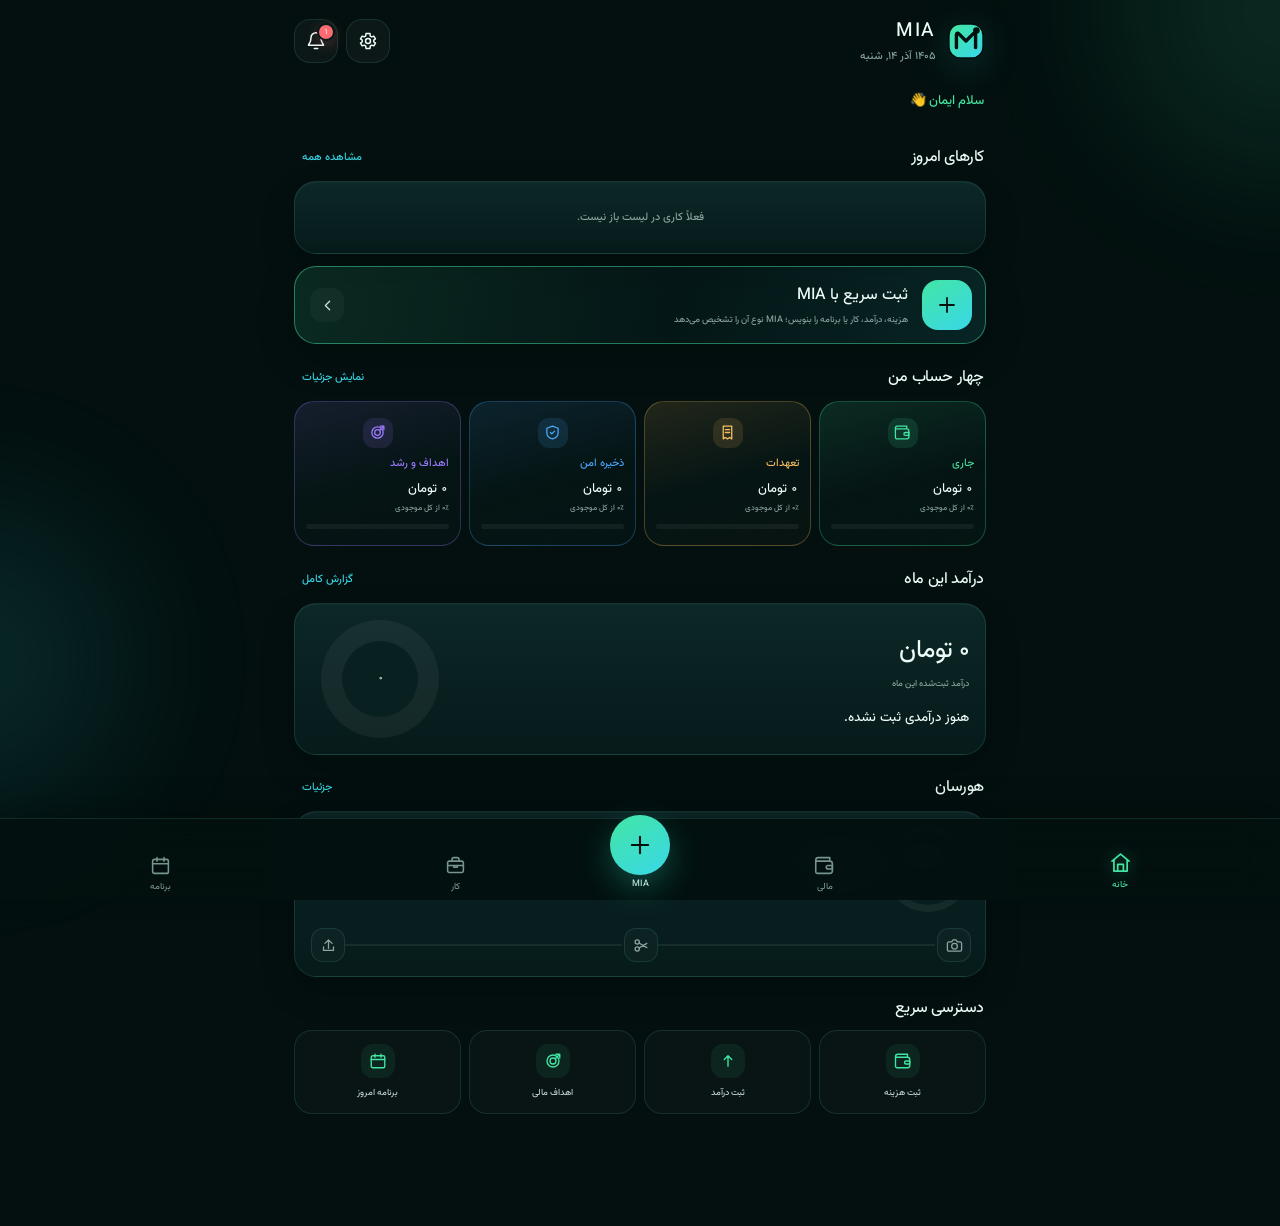
==== index.html @ 648a6f8f "Add files via upload" ====
<!doctype html>
<html lang="fa" dir="rtl">
<head>
<meta charset="utf-8">
<meta name="viewport" content="width=device-width,initial-scale=1,minimum-scale=1,maximum-scale=1,user-scalable=no,viewport-fit=cover,interactive-widget=resizes-content">
<meta name="theme-color" content="#041312">
<meta name="color-scheme" content="dark">
<meta name="apple-mobile-web-app-capable" content="yes">
<meta name="apple-mobile-web-app-status-bar-style" content="black-translucent">
<meta name="apple-mobile-web-app-title" content="MIA">
<title>MIA</title>
<link rel="manifest" href="manifest.json">
<link rel="apple-touch-icon" href="icon-192.png">
<link rel="preconnect" href="https://fonts.googleapis.com">
<link rel="preconnect" href="https://fonts.gstatic.com" crossorigin>
<link href="https://fonts.googleapis.com/css2?family=Vazirmatn:wght@400;500;600;700;800&display=swap" rel="stylesheet">
<link rel="stylesheet" href="styles.css">
</head>
<body>
<div class="bg-orb bg-a"></div><div class="bg-orb bg-b"></div>
<main class="app">
<header class="topbar">
  <div class="brand">
    <div class="brand-mark mia-logo-mark"><svg class="mia-logo-svg" viewBox="0 0 48 48" aria-hidden="true">
  <defs>
    <linearGradient id="miaG" x1="7" y1="7" x2="41" y2="41" gradientUnits="userSpaceOnUse">
      <stop stop-color="#42e6a4"/><stop offset="1" stop-color="#39d7e8"/>
    </linearGradient>
  </defs>
  <rect x="3.5" y="3.5" width="41" height="41" rx="13.5" fill="url(#miaG)"/>
  <path d="M12.5 32V16.2c0-1.4 1.7-2.1 2.7-1.1L24 24l8.8-8.9c1-1 2.7-.3 2.7 1.1V32"
        fill="none" stroke="#03110f" stroke-width="4.1" stroke-linecap="round" stroke-linejoin="round"/>
  <circle cx="36.5" cy="11.5" r="3.1" fill="#03110f"/>
</svg></div>
    <div><b>MIA</b><small id="todayLabel">دستیار مالی و کاری ایمان</small></div>
  </div>
  <div class="top-actions">
    <button class="icon-btn notification-btn" onclick="openNotifications()" aria-label="اعلان‌های MIA"><span data-icon="bell"></span><i id="notificationBadge">۰</i></button>
    <button class="icon-btn" onclick="openSettings()" aria-label="تنظیمات"><span data-icon="settings"></span></button>
  </div>
</header>

<!-- HOME -->
<section class="page active" id="home">
  <div class="hello home-welcome home-welcome-compact"><span>سلام ایمان 👋</span></div>

  <div class="section-head home-today-head"><h2>کارهای امروز</h2><button onclick="switchPage('planner');openPlannerTab('tasks')">مشاهده همه</button></div>
  <div class="panel compact-list home-task-card home-task-card-top" id="homeTasks"></div>

  <button class="quick-entry-card" onclick="openQuick()">
    <span class="quick-entry-icon" data-icon="plus"></span>
    <div><b>ثبت سریع با MIA</b><small>هزینه، درآمد، کار یا برنامه را بنویس؛ MIA نوع آن را تشخیص می‌دهد</small></div>
    <span class="quick-arrow" data-icon="chevron-left"></span>
  </button>

  <div class="section-head"><h2>چهار حساب من</h2><button onclick="switchPage('finance')">نمایش جزئیات</button></div>
  <div class="home-account-grid" id="homeAccounts"></div>

  <div class="section-head"><h2>درآمد این ماه</h2><button onclick="switchPage('finance');openFinanceTab('income')">گزارش کامل</button></div>
  <div class="panel home-income-card">
    <div class="home-income-copy">
      <strong id="homeIncomeTotal">۰ تومان</strong>
      <small id="homeIncomeTrend">درآمد ثبت‌شده این ماه</small>
      <div id="homeIncomeLegend" class="home-income-legend"></div>
    </div>
    <div class="donut home-donut" id="homeIncomeDonut"><span id="homeIncomeDonutText">۰</span></div>
  </div>

  <div class="section-head compact"><h2>هورسان</h2><button onclick="switchPage('work');openWorkTab('hoorsun')">جزئیات</button></div>
  <div class="panel home-hoorsun-card home-hoorsun-card-wide">
    <div class="home-hoorsun-top">
      <div class="ring mini-ring" id="homeReelRing"><strong id="homeReels">۰ / ۱۲</strong><small>ریلز</small></div>
      <div><b id="homeReelWeek">این هفته ۰ / ۳</b><small id="homeReelRemain">۱۲ ریلز باقی مانده</small></div>
    </div>
    <div class="home-stage-row">
      <span id="homeStageShoot" data-icon="camera"></span>
      <i></i>
      <span id="homeStageEdit" data-icon="scissors"></span>
      <i></i>
      <span id="homeStageUpload" data-icon="upload"></span>
    </div>
  </div>

  <div class="section-head"><h2>دسترسی سریع</h2></div>
  <div class="quick-access-grid">
    <button onclick="openQuick('expense')"><span data-icon="wallet"></span><small>ثبت هزینه</small></button>
    <button onclick="openQuick('income')"><span data-icon="arrow-up"></span><small>ثبت درآمد</small></button>
    <button onclick="switchPage('finance');openFinanceTab('overview')"><span data-icon="target"></span><small>اهداف مالی</small></button>
    <button onclick="switchPage('planner')"><span data-icon="calendar"></span><small>برنامه امروز</small></button>
  </div>
</section>

<!-- FINANCE -->
<section class="page" id="finance">
  <div class="page-title"><div><h1>مالی</h1><p>موجودی، بودجه و جریان درآمد در یک نگاه</p></div><button class="round-add" onclick="openQuick('expense')" aria-label="ثبت مالی"><span data-icon="plus"></span></button></div>

  <div class="finance-hero panel">
    <span>قابل خرج از حساب جاری</span>
    <strong id="financeSpendable">۰ تومان</strong>
    <small id="daysToPay">—</small>
  </div>

  <div class="segmented mia-subtabs" id="financeTabs">
    <button class="active" data-ftab="overview" onclick="openFinanceTab('overview')">نمای کلی</button>
    <button data-ftab="expenses" onclick="openFinanceTab('expenses')">هزینه‌ها</button>
    <button data-ftab="income" onclick="openFinanceTab('income')">درآمد</button>
    <button data-ftab="budget" onclick="openFinanceTab('budget')">بودجه</button>
  </div>

  <div class="finance-pane active" id="finance-overview">
    <div class="section-head"><h2>چهار حساب</h2><span>هر حساب را با بانک واقعی خودت هماهنگ کن</span></div>
    <div class="money-accounts" id="financeAccounts"></div>

    <div class="section-head"><h2>درآمد این ماه</h2><span id="incomeMonthTotal">۰ تومان</span></div>
    <div class="panel">
      <div class="income-donut-row">
        <div class="donut" id="incomeDonut"><span id="incomeDonutText">۰</span></div>
        <div class="income-legend" id="incomeLegend"></div>
      </div>
    </div>

    <div class="section-head"><h2>آخرین پیشنهاد تقسیم درآمد</h2></div>
    <div class="panel" id="lastAllocation"></div>

    <div class="section-head"><h2>اهداف</h2></div>
    <div id="goalsList"></div>
  </div>

  <div class="finance-pane" id="finance-expenses">
    <div class="section-head"><h2>ثبت سریع هزینه</h2><span>انتخاب دسته + وارد کردن مبلغ</span></div>
    <div class="expense-grid" id="expenseQuickGrid"></div>
    <div class="section-head"><h2>هزینه‌های اخیر</h2></div>
    <div class="panel transaction-list" id="expenseList"></div>
  </div>

  <div class="finance-pane" id="finance-income">
    <div class="section-head"><h2>منابع درآمد</h2><button onclick="openQuick('income')">+ درآمد</button></div>
    <div class="source-grid" id="incomeSourceCards"></div>
    <div class="section-head"><h2>دریافت‌های اخیر</h2></div>
    <div class="panel transaction-list" id="incomeList"></div>
  </div>

  <div class="finance-pane" id="finance-budget">
    <div class="section-head"><h2>بودجه دسته‌ها</h2><span>مصرف این ماه</span></div>
    <div id="budgetList"></div>
  </div>
</section>

<!-- WORK -->
<section class="page" id="work">
  <div class="page-title"><div><h1>کار</h1><p>پیگیری کار، خروجی و درآمد</p></div></div>
  <div class="segmented work-tabs mia-subtabs">
    <button class="active" data-wtab="hoorsun" onclick="openWorkTab('hoorsun')">هورسان</button>
    <button data-wtab="hirsa" onclick="openWorkTab('hirsa')">هیرسا</button>
    <button data-wtab="snapp" onclick="openWorkTab('snapp')">اسنپ</button>
    <button data-wtab="freelance" onclick="openWorkTab('freelance')">فریلنس</button>
  </div>

  <div class="work-pane active" id="work-hoorsun">
    <div class="reel-hero panel">
      <div class="ring" id="reelRing"><strong id="reelRingText">۰/۱۲</strong><small>ریلز</small></div>
      <div class="reel-copy"><span>چرخه فعلی هورسان</span><h2 id="reelValue">۰ تومان ارزش کار تکمیل‌شده</h2><p id="reelPlanText">هدف: ۳ ریلز در هفته</p></div>
    </div>
    <div class="section-head work-section-head"><h2>ریلز بعدی</h2><span id="stageProgressText">۰ از ۳ مرحله</span></div>
    <div class="reel-stages panel" id="reelStages">
      <button class="stage-card" id="stageShoot" onclick="toggleReelStage('shoot')">
        <span class="stage-icon" data-icon="camera"></span>
        <div><b>فیلم‌برداری</b><small>مرحله ۱</small></div>
        <span class="stage-check" data-icon="check"></span>
      </button>
      <button class="stage-card" id="stageEdit" onclick="toggleReelStage('edit')">
        <span class="stage-icon" data-icon="scissors"></span>
        <div><b>تدوین</b><small>مرحله ۲</small></div>
        <span class="stage-check" data-icon="check"></span>
      </button>
      <button class="stage-card" id="stageUpload" onclick="toggleReelStage('upload')">
        <span class="stage-icon" data-icon="upload"></span>
        <div><b>بارگذاری</b><small>مرحله ۳</small></div>
        <span class="stage-check" data-icon="check"></span>
      </button>
    </div>
    <div class="stage-hint">با تکمیل هر سه مرحله، یک ریلز به چرخه اضافه می‌شود و مراحل برای ریلز بعدی از نو آماده می‌شوند.</div>
    <div class="stats-3">
      <div><span>این هفته</span><b id="weekReels">۰ / ۳</b></div>
      <div><span>باقی‌مانده چرخه</span><b id="cycleRemain">۱۲</b></div>
      <div><span>روز فیلم‌برداری</span><b>پنجشنبه</b></div>
    </div>
    <div class="section-head"><h2>ریلزهای ثبت‌شده</h2></div>
    <div class="panel compact-list" id="reelsList"></div>
  </div>

  <div class="work-pane" id="work-hirsa">
    <div class="source-hero panel"><span>حقوق ثابت ماهانه</span><strong>۲۵ میلیون تومان</strong><small>پرداخت معمول: روزهای ۲۸ تا ۳۰</small></div>
    <div class="info-card warning"><b>درآمد پروژه‌ای هیرسا</b><p>تا زمان واریز واقعی، در بودجه و پول قابل خرج محاسبه نمی‌شود.</p></div>
    <button class="primary" onclick="openQuick('income','hirsa')">ثبت دریافت حقوق هیرسا</button>

    <div class="section-head hirsa-done-head">
      <div><h2>کارهای انجام‌شده هیرسا</h2><small>آخرین فعالیت‌های ثبت‌شده</small></div>
      <button onclick="openHirsaDone()">مشاهده همه</button>
    </div>

    <div class="hirsa-done-summary panel">
      <div class="hirsa-done-count">
        <span class="hirsa-done-icon" data-icon="check"></span>
        <div><strong id="hirsaDoneCount">۰</strong><small>کار انجام‌شده</small></div>
      </div>
      <div class="hirsa-done-month">
        <span>این ماه</span>
        <b id="hirsaDoneMonthCount">۰ مورد</b>
      </div>
    </div>

    <div class="hirsa-done-list" id="hirsaDoneList"></div>
  </div>

  <div class="work-pane" id="work-snapp">
    <div class="source-hero panel"><span>میانگین درآمد روزانه</span><strong>۸۵۰ هزار تومان</strong><small>منبع درآمد پشتیبان</small></div>
    <button class="primary" onclick="openQuick('income','snapp')">ثبت درآمد اسنپ</button>
    <div class="section-head"><h2>این ماه</h2></div><div class="panel" id="snappMonth"></div>
  </div>

  <div class="work-pane" id="work-freelance">
    <div class="source-hero panel"><span>تمرکز فریلنس</span><strong>طراحی سایت + تولید محتوا</strong><small>هدف: افزایش ارزش اقتصادی هر ساعت</small></div>
    <button class="primary" onclick="openProjectSheet()">+ پروژه فریلنس جدید</button>
    <div class="section-head"><h2>پروژه‌ها</h2></div><div id="projectsList"></div>
  </div>
</section>

<!-- PLANNER -->
<section class="page" id="planner">
  <div class="page-title"><div><h1>برنامه</h1><p>تقویم شمسی، کارها و برنامه‌های زمان‌دار</p></div><button class="round-add" onclick="openEventSheet()" aria-label="افزودن برنامه"><span data-icon="plus"></span></button></div>
  <div class="segmented planner-main-tabs">
    <button class="active" data-ptab="calendar" onclick="openPlannerTab('calendar')">تقویم</button>
    <button data-ptab="tasks" onclick="openPlannerTab('tasks')">کارهای باز</button>
    <button data-ptab="done" onclick="openPlannerTab('done')">انجام‌شده</button>
  </div>

  <div class="planner-pane active" id="planner-calendar">
    <div class="panel calendar-card">
      <div class="calendar-head"><button onclick="shiftMonth(-1)">‹</button><b id="monthTitle"></b><button onclick="shiftMonth(1)">›</button></div>
      <div class="week-labels"><span>ش</span><span>ی</span><span>د</span><span>س</span><span>چ</span><span>پ</span><span>ج</span></div>
      <div class="month-grid" id="monthGrid"></div>
    </div>
    <div class="section-head"><div><h2 id="selectedDate"></h2><small class="selected-day-help" id="selectedDayHelp">یک‌بار انتخاب کن؛ دوبار بزن تا جزئیات روز باز شود.</small></div><button onclick="addTaskForSelectedDay()">+ کار</button></div>
    <button class="panel day-preview-card" id="dayEvents" onclick="openSelectedDayDetails()">
      <span class="day-preview-icon" data-icon="calendar"></span>
      <div>
        <b id="dayPreviewTitle">جزئیات این روز</b>
        <small id="dayPreviewText">برای مشاهده کارها و برنامه‌ها، دوبار روی تاریخ بزن.</small>
      </div>
      <span class="day-preview-chevron" data-icon="chevron-left"></span>
    </button>
  </div>

  <div class="planner-pane" id="planner-tasks">
    <button class="primary" onclick="openTaskSheet()">+ کار جدید</button>
    <div class="panel compact-list" id="taskList"></div>
  </div>
  <div class="planner-pane" id="planner-done">
  <div id="monthlyDoneSummary"></div>
  <div class="section-head done-head"><div><h2>کارهای انجام‌شده</h2><small>مرتب‌شده بر اساس دسته و ماه</small></div><span>آرشیو ماهانه</span></div>
  <div class="done-filter-scroll" id="doneFilters"></div>
  <div id="doneList"></div>
</div>
</section>


<!-- SETTINGS PAGE -->
<section class="page" id="settingsPage">
  <div class="page-title settings-title">
    <div><h1>تنظیمات</h1><p>حساب، داده‌ها و شخصی‌سازی MIA</p></div>
    <button class="round-add" onclick="switchPage('home')" aria-label="بازگشت"><span data-icon="chevron-right"></span></button>
  </div>

  <div class="settings-profile panel">
    <div class="settings-avatar mia-settings-logo"><svg class="mia-logo-svg" viewBox="0 0 48 48" aria-hidden="true">
  <defs>
    <linearGradient id="miaG" x1="7" y1="7" x2="41" y2="41" gradientUnits="userSpaceOnUse">
      <stop stop-color="#42e6a4"/><stop offset="1" stop-color="#39d7e8"/>
    </linearGradient>
  </defs>
  <rect x="3.5" y="3.5" width="41" height="41" rx="13.5" fill="url(#miaG)"/>
  <path d="M12.5 32V16.2c0-1.4 1.7-2.1 2.7-1.1L24 24l8.8-8.9c1-1 2.7-.3 2.7 1.1V32"
        fill="none" stroke="#03110f" stroke-width="4.1" stroke-linecap="round" stroke-linejoin="round"/>
  <circle cx="36.5" cy="11.5" r="3.1" fill="#03110f"/>
</svg></div>
    <div><b>ایمان</b><small>دستیار شخصی مالی و کاری</small></div>
    <div class="settings-balance"><span>کل موجودی ثبت‌شده</span><strong id="settingsTotalBalance">۰ تومان</strong></div>
  </div>

  <div class="settings-group-title">مالی و حساب‌ها</div>
  <div class="panel settings-list">
    <button class="settings-row" onclick="switchPage('finance')"><span class="settings-row-icon account-current" data-icon="wallet"></span><div><b>چهار حساب مالی</b><small>جاری، تعهدات، ذخیره امن و اهداف</small></div><span data-icon="chevron-left"></span></button>
    <button class="settings-row" onclick="openQuick('income')"><span class="settings-row-icon" data-icon="arrow-up"></span><div><b>ثبت درآمد جدید</b><small>ثبت درآمد و پیشنهاد تقسیم هوشمند</small></div><span data-icon="chevron-left"></span></button>
  </div>

  <div class="settings-group-title">داده‌ها و ابزارها</div>
  <div class="panel settings-list">
    <a class="settings-row" href="setup-ios.html"><span class="settings-row-icon" data-icon="smartphone"></span><div><b>Action Button و یادآوری شبانه</b><small>ثبت سریع MIA + یادآوری روزانه ساعت ۰۰:۰۰ از iPhone</small></div><span data-icon="chevron-left"></span></a>
    <button class="settings-row" onclick="exportData()"><span class="settings-row-icon blue-icon" data-icon="download"></span><div><b>دریافت فایل پشتیبان</b><small>ذخیره اطلاعات MIA در قالب JSON</small></div><span data-icon="chevron-left"></span></button>
    <button class="settings-row" onclick="resetHoorsunCycle()"><span class="settings-row-icon purple-icon" data-icon="rotate-ccw"></span><div><b>شروع چرخه جدید هورسان</b><small>آرشیو چرخه فعلی و شروع ۱۲ ریلز جدید</small></div><span data-icon="chevron-left"></span></button>
  </div>

  <div class="settings-group-title">درباره MIA</div>
  <div class="panel settings-list">
    <div class="settings-static"><span class="settings-row-icon" data-icon="info"></span><div><b>MIA v0.9.1</b><small>دستیار مالی، کاری و برنامه‌ریزی شخصی ایمان</small></div></div>
  </div>
</section>

<div class="diagnostic" id="dbStatus">در حال آماده‌سازی…</div>
</main>

<!-- BOTTOM NAV -->
<nav class="bottomnav">
  <button class="nav active" data-page="home" onclick="switchPage('home')"><span class="nav-icon" data-icon="home"></span><small>خانه</small></button>
  <button class="nav" data-page="finance" onclick="switchPage('finance')"><span class="nav-icon" data-icon="wallet"></span><small>مالی</small></button>
  <button class="mia-action" onclick="openQuick()"><b><span data-icon="plus"></span></b><small>MIA</small></button>
  <button class="nav" data-page="work" onclick="switchPage('work')"><span class="nav-icon" data-icon="briefcase"></span><small>کار</small></button>
  <button class="nav" data-page="planner" onclick="switchPage('planner')"><span class="nav-icon" data-icon="calendar"></span><small>برنامه</small></button>
</nav>



<!-- CALENDAR DAY DETAIL -->
<div class="overlay" id="dayDetailSheet" onclick="closeOverlay(event,'dayDetailSheet')">
  <div class="sheet day-detail-sheet" onclick="event.stopPropagation()">
    <div class="handle"></div>
    <div class="sheet-title">
      <div>
        <span class="accent">جزئیات روز</span>
        <h2 id="dayDetailTitle">—</h2>
      </div>
      <button onclick="closeSheet('dayDetailSheet')">×</button>
    </div>

    <div class="day-detail-summary" id="dayDetailSummary"></div>
    <div class="day-detail-list" id="dayDetailList"></div>

    <div class="day-detail-actions">
      <button class="primary big" onclick="addTaskForSelectedDay()">
        <span data-icon="plus"></span>
        افزودن کار برای این روز
      </button>
      <button class="ghost" onclick="addEventForSelectedDay()">
        <span data-icon="calendar"></span>
        افزودن برنامه زمان‌دار
      </button>
    </div>
  </div>
</div>

<!-- NOTIFICATIONS -->
<div class="overlay" id="notificationSheet" onclick="closeOverlay(event,'notificationSheet')">
  <div class="sheet notification-sheet" onclick="event.stopPropagation()">
    <div class="handle"></div>
    <div class="sheet-title">
      <div><span class="accent">مرکز اعلان‌های MIA</span><h2>چه چیزی نیاز به توجه دارد؟</h2></div>
      <button onclick="closeSheet('notificationSheet')">×</button>
    </div>
    <div class="notification-summary" id="notificationSummary"></div>
    <div class="notification-list" id="notificationList"></div>
    <a class="notification-reminder-link" href="setup-ios.html">
      <span data-icon="bell"></span>
      <div><b>یادآوری شبانه ساعت ۰۰:۰۰</b><small>برای اعلان حتی وقتی MIA بسته است، از Reminder خود iPhone استفاده کن.</small></div>
      <span data-icon="chevron-left"></span>
    </a>
  </div>
</div>

<!-- QUICK ENTRY -->
<div class="overlay" id="quickSheet" onclick="closeOverlay(event,'quickSheet')">
  <div class="sheet quick-sheet" onclick="event.stopPropagation()">
    <div class="handle"></div>
    <div class="sheet-title"><div><span class="accent">ثبت سریع MIA</span><h2>چه چیزی ثبت کنیم؟</h2></div><button onclick="closeSheet('quickSheet')">×</button></div>
    <div class="quick-chips">
      <button onclick="prefillQuick('140 سیگار')">سیگار</button>
      <button onclick="prefillQuick('1.5 رستوران کیمیا')">کیمیا</button>
      <button onclick="prefillQuick('750 بنزین')">بنزین</button>
      <button onclick="prefillQuick('فیلم‌برداری هورسان انجام شد')">فیلم‌برداری هورسان</button>
    </div>
    <textarea id="quickInput" rows="3" placeholder="مثلاً: امروز باید ویدیو هورسان رو ادیت کنم&#10;یا: پیج هورسان رو افتتاح کردم"></textarea>
    <button class="primary big" onclick="submitQuick()">ثبت با MIA</button>
    <p class="quick-help">جمله را طبیعی بنویس؛ MIA عنوان کار، دسته، زمان و انجام‌شده یا باز بودن آن را خودش تشخیص می‌دهد.</p>
  </div>
</div>

<!-- AMOUNT SHEET -->
<div class="overlay" id="amountSheet" onclick="closeOverlay(event,'amountSheet')">
  <div class="sheet" onclick="event.stopPropagation()">
    <div class="handle"></div><div class="sheet-title"><div><span class="accent">ثبت هزینه</span><h2 id="amountCategoryTitle">مبلغ را وارد کن</h2></div><button onclick="closeSheet('amountSheet')">×</button></div>
    <div class="money-input"><input id="amountInput" inputmode="decimal" placeholder="مثلاً 140 یا 1.5"><span>تومان</span></div>
    <button class="primary big" onclick="saveQuickExpense()">ثبت هزینه</button>
  </div>
</div>

<!-- ALLOCATION -->
<div class="overlay" id="allocationSheet" onclick="closeOverlay(event,'allocationSheet')">
  <div class="sheet" onclick="event.stopPropagation()">
    <div class="handle"></div><div class="sheet-title"><div><span class="accent">تقسیم درآمد</span><h2 id="allocationTitle">پیشنهاد MIA</h2></div><button onclick="closeSheet('allocationSheet')">×</button></div>
    <p class="muted">MIA مبلغ و درصد پیشنهادی را حساب می‌کند. انتقال واقعی را خودت بین چهار بانک انجام بده؛ بعد دکمه «انتقال‌ها را انجام دادم» را بزن.</p>
    <div id="allocationRows"></div>
    <button class="primary big" onclick="confirmAllocation()">انتقال‌ها را انجام دادم</button>
    <button class="ghost big" onclick="closeSheet('allocationSheet')">بعداً انجام می‌دهم</button>
  </div>
</div>

<!-- ACCOUNT -->
<div class="overlay" id="accountSheet" onclick="closeOverlay(event,'accountSheet')">
  <div class="sheet" onclick="event.stopPropagation()">
    <div class="handle"></div><div class="sheet-title"><div><span class="accent">تطبیق با بانک</span><h2 id="accountSheetTitle"></h2></div><button onclick="closeSheet('accountSheet')">×</button></div>
    <label class="field-label">نام بانک / کارت این حساب</label>
    <input class="text-input" id="accountBankInput" placeholder="مثلاً ملت، پاسارگاد، سامان...">
    <label class="field-label account-balance-label">موجودی واقعی بانک</label>
    <div class="money-input"><input id="accountBalanceInput" inputmode="decimal"><span>تومان</span></div>
    <p class="muted account-note">این عدد فقط موجودی همین حساب را اصلاح می‌کند و درآمد یا هزینه جدید محسوب نمی‌شود.</p>
    <button class="primary big" onclick="saveAccountBalance()">ذخیره و تطبیق با بانک</button>
  </div>
</div>

<!-- EVENT -->
<div class="overlay" id="eventSheet" onclick="closeOverlay(event,'eventSheet')">
  <div class="sheet" onclick="event.stopPropagation()">
    <div class="handle"></div><div class="sheet-title"><div><span class="accent" id="eventModeLabel">برنامه جدید</span><h2 id="eventDateText"></h2></div><button onclick="closeSheet('eventSheet')">×</button></div>
    <input class="text-input" id="eventTitle" placeholder="عنوان برنامه">
    <div class="two-col"><input class="text-input" id="eventTime" type="time" value="10:00"><input class="text-input" id="eventDuration" inputmode="numeric" value="60" placeholder="مدت"></div>
    <button class="primary big" id="eventSaveBtn" onclick="saveEvent()">ثبت در تقویم</button>
  </div>
</div>

<!-- TASK -->
<div class="overlay" id="taskSheet" onclick="closeOverlay(event,'taskSheet')">
  <div class="sheet" onclick="event.stopPropagation()">
    <div class="handle"></div><div class="sheet-title"><div><span class="accent">کار جدید</span><h2>چه کاری باید انجام شود؟</h2><small class="sheet-date" id="taskDateText"></small></div><button onclick="closeSheet('taskSheet')">×</button></div>
    <input class="text-input" id="taskTitle" placeholder="عنوان کار">
    <button class="primary big" onclick="saveTask()">افزودن کار</button>
  </div>
</div>

<!-- PROJECT -->
<div class="overlay" id="projectSheet" onclick="closeOverlay(event,'projectSheet')">
  <div class="sheet" onclick="event.stopPropagation()">
    <div class="handle"></div><div class="sheet-title"><div><span class="accent">پروژه فریلنس</span><h2>پروژه جدید</h2></div><button onclick="closeSheet('projectSheet')">×</button></div>
    <input class="text-input" id="projectTitle" placeholder="نام پروژه">
    <input class="text-input" id="projectValue" inputmode="decimal" placeholder="ارزش پروژه، مثلاً 25 میلیون">
    <button class="primary big" onclick="saveProject()">ثبت پروژه</button>
  </div>
</div>

<div class="toast" id="toast"><span id="toastText"></span><button id="toastAction"></button></div>
<script type="module" src="app.js"></script><script>if("serviceWorker" in navigator)navigator.serviceWorker.register("./sw.js").catch(()=>{});</script>
</body></html>
---- styles.css ----
:root{
  --bg:#03100f;--bg2:#06191a;--panel:#0a2020;--panel2:#0d2929;--text:#eefcf8;--muted:#8ba6a2;
  --green:#42e6a4;--green2:#1dbd88;--cyan:#39d7e8;--cyan2:#1aa6bd;--line:rgba(111,242,220,.12);
  --green:#42e6a4;--yellow:#f4bf62;--blue:#4aa8ff;--purple:#9b7cff;
  --danger:#ff7676;--warn:#f4bf62;--navh:82px;
  --r-icon:14px;--r-control:16px;--r-card:22px;--r-hero:28px;--r-sheet:28px;
}
*{box-sizing:border-box;-webkit-tap-highlight-color:transparent}
html,body{margin:0;min-height:100%;background:var(--bg);color:var(--text);font-family:"Vazirmatn","Peyda",-apple-system,BlinkMacSystemFont,"SF Pro Display","SF Pro Text","Helvetica Neue",Arial,sans-serif}
body{overflow-x:hidden;-webkit-font-smoothing:antialiased;text-rendering:optimizeLegibility}
button,input,textarea{font:inherit}
button{cursor:pointer}
button,input,textarea,a{-webkit-touch-callout:none}
.bg-orb{position:fixed;border-radius:50%;filter:blur(80px);opacity:.12;pointer-events:none}
.bg-a{width:320px;height:320px;background:var(--green);top:-150px;right:-160px}
.bg-b{width:300px;height:300px;background:var(--cyan);bottom:90px;left:-180px}
.app{max-width:720px;margin:auto;padding:calc(env(safe-area-inset-top) + 12px) 14px calc(var(--navh) + env(safe-area-inset-bottom) + 30px);position:relative;z-index:1}
.topbar{height:58px;display:flex;align-items:center;justify-content:space-between;margin-bottom:8px}
.brand{display:flex;align-items:center;gap:10px}.brand-mark{width:40px;height:40px;border-radius:14px;display:grid;place-items:center;font-weight:800;font-size:20px;color:#02100e;background:linear-gradient(145deg,var(--green),var(--cyan));box-shadow:0 8px 25px rgba(54,220,196,.18)}
.brand b{display:block;font-size:19px;letter-spacing:.08em}.brand small{display:block;color:var(--muted);font-size:11px;margin-top:2px}
.icon-btn,.round-add{width:44px;height:44px;border-radius:15px;border:1px solid var(--line);background:rgba(255,255,255,.035);color:var(--text);font-size:20px}
.page{display:none}.page.active{display:block;animation:pageIn .22s ease}@keyframes pageIn{from{opacity:.4;transform:translateY(5px)}to{opacity:1;transform:none}}
.hello{padding:12px 2px 16px}.hello span{font-size:13px;color:var(--green)}.hello h1{font-size:22px;line-height:1.6;margin:4px 0 0;font-weight:650}
.panel,.hero-card,.mini-card,.money-card,.source-card,.budget-card,.goal-card{border-radius:var(--r-card);background:linear-gradient(180deg,rgba(14,43,43,.88),rgba(7,28,28,.9));border:1px solid var(--line);box-shadow:inset 0 1px 0 rgba(255,255,255,.03),0 14px 35px rgba(0,0,0,.18)}
.hero-card{width:100%;text-align:right;border-radius:28px;padding:20px;border-color:rgba(57,215,232,.22);color:var(--text);position:relative;overflow:hidden}
.hero-card:before{content:"";position:absolute;width:180px;height:180px;border-radius:50%;background:radial-gradient(circle,rgba(57,215,232,.18),transparent 68%);left:-50px;top:-80px}
.hero-label{font-size:12px;color:#b8cfcb;display:block}.hero-card strong{font-size:31px;display:block;margin:5px 0}.hero-card small{font-size:11px;color:var(--muted)}
.hero-line{height:5px;background:rgba(255,255,255,.05);border-radius:99px;margin-top:15px;overflow:hidden}.hero-line i{display:block;height:100%;width:50%;background:linear-gradient(90deg,var(--green),var(--cyan));border-radius:inherit}
.home-grid{display:grid;grid-template-columns:1fr 1fr;gap:9px;margin-top:9px}.mini-card{text-align:right;border-radius:20px;padding:14px;color:var(--text);border:1px solid var(--line);min-height:100px}.mini-card span{font-size:11px;color:var(--muted)}.mini-card strong{display:block;font-size:19px;margin:6px 0}.mini-card small{font-size:10px;color:#b7ceca}
.section-head{display:flex;align-items:center;justify-content:space-between;margin:19px 2px 9px}.section-head h2{font-size:16px;margin:0}.section-head button,.section-head span{border:0;background:none;color:var(--cyan);font-size:11px;padding:6px}
.account-strip{display:grid;grid-template-columns:repeat(4,1fr);gap:7px}.account-mini{border-radius:18px;padding:11px 7px;text-align:center;background:rgba(255,255,255,.025);border:1px solid var(--line)}.account-mini b{display:block;font-size:11px}.account-mini span{display:block;font-size:11px;margin-top:5px;color:#cfe9e4}
.page-title{display:flex;align-items:center;justify-content:space-between;margin:8px 2px 14px}.page-title h1{font-size:27px;margin:0}.page-title p{font-size:11px;color:var(--muted);margin:4px 0 0}
.finance-hero{border-radius:24px;padding:18px}.finance-hero span{font-size:11px;color:var(--muted)}.finance-hero strong{display:block;font-size:29px;margin:5px 0}.finance-hero small{font-size:11px;color:#b7ceca}
.segmented{display:flex;gap:5px;padding:5px;background:rgba(255,255,255,.025);border:1px solid var(--line);border-radius:17px;margin:12px 0}.segmented button{flex:1;min-height:40px;border:0;border-radius:12px;background:transparent;color:var(--muted);font-size:11px}.segmented button.active{background:linear-gradient(145deg,rgba(66,230,164,.16),rgba(57,215,232,.12));color:var(--text);box-shadow:inset 0 0 0 1px rgba(66,230,164,.13)}
.finance-pane,.work-pane,.planner-pane{display:none}.finance-pane.active,.work-pane.active,.planner-pane.active{display:block}
.money-accounts{display:grid;grid-template-columns:1fr 1fr;gap:9px}.money-card{border-radius:22px;padding:15px;text-align:right;color:var(--text);border:1px solid var(--line);min-height:126px}.money-card .money-icon{width:36px;height:36px;border-radius:13px;display:grid;place-items:center;margin-bottom:10px;background:rgba(66,230,164,.09);color:var(--green)}.money-card b{display:block;font-size:14px}.money-card strong{display:block;font-size:19px;margin:5px 0}.money-card small{display:block;color:var(--muted);font-size:10px}.money-card.current{border-color:rgba(57,215,232,.22)}.money-card.safe{border-color:rgba(66,230,164,.25)}
.income-donut-row{display:grid;grid-template-columns:125px 1fr;gap:14px;padding:15px;align-items:center}.donut{width:112px;height:112px;border-radius:50%;display:grid;place-items:center;background:conic-gradient(var(--green) 0 50%,var(--cyan) 50% 85%,#f4bf62 85% 100%);position:relative}.donut:after{content:"";position:absolute;width:72px;height:72px;background:#092020;border-radius:50%}.donut span{z-index:1;font-size:12px}.income-legend{display:grid;gap:8px}.legend-row{display:grid;grid-template-columns:9px 1fr auto;gap:7px;align-items:center;font-size:11px}.legend-row i{width:8px;height:8px;border-radius:50%}.legend-row small{color:var(--muted)}
.allocation-item{display:grid;grid-template-columns:1fr auto;gap:5px;align-items:center;padding:10px 0;border-bottom:1px solid var(--line)}.allocation-item:last-child{border:0}.allocation-item b{font-size:12px}.allocation-item span{font-size:12px}.allocation-item small{display:block;color:var(--muted);font-size:9px}
.goal-card{border-radius:19px;padding:13px;margin-bottom:8px}.goal-top{display:flex;justify-content:space-between;align-items:center}.goal-top b{font-size:12px}.goal-top span{font-size:11px;color:var(--green)}.bar{height:6px;background:rgba(255,255,255,.055);border-radius:99px;margin-top:9px;overflow:hidden}.bar i{height:100%;display:block;background:linear-gradient(90deg,var(--green),var(--cyan));border-radius:inherit}
.expense-grid{display:grid;grid-template-columns:repeat(3,1fr);gap:8px}.expense-cat{min-height:82px;border:1px solid var(--line);background:rgba(255,255,255,.025);border-radius:18px;color:var(--text);display:grid;place-items:center;padding:8px}.expense-cat i{font-style:normal;font-size:22px}.expense-cat span{font-size:10px}
.transaction-list{padding:5px 13px}.tx-row{display:grid;grid-template-columns:42px 1fr auto;gap:9px;align-items:center;padding:11px 0;border-bottom:1px solid var(--line)}.tx-row:last-child{border:0}.tx-icon{width:38px;height:38px;border-radius:13px;display:grid;place-items:center;background:rgba(255,255,255,.035)}.tx-row b{display:block;font-size:12px}.tx-row small{font-size:9px;color:var(--muted)}.tx-amount{font-size:12px}.tx-amount.expense{color:#ff9898}.tx-amount.income{color:var(--green)}
.source-grid{display:grid;grid-template-columns:1fr 1fr;gap:8px}.source-card{border-radius:19px;padding:13px}.source-card b{display:block;font-size:12px}.source-card strong{display:block;font-size:17px;margin:6px 0}.source-card small{font-size:9px;color:var(--muted)}
.budget-card{border-radius:18px;padding:12px;margin-bottom:8px}.budget-top{display:flex;justify-content:space-between}.budget-top b{font-size:11px}.budget-top span{font-size:10px;color:var(--muted)}
.reel-hero{border-radius:25px;padding:17px;display:grid;grid-template-columns:105px 1fr;gap:14px;align-items:center}.ring{width:96px;height:96px;border-radius:50%;display:grid;place-content:center;text-align:center;background:conic-gradient(var(--green) 0 0%,rgba(255,255,255,.06) 0);position:relative}.ring:after{content:"";position:absolute;inset:8px;border-radius:50%;background:#092020}.ring strong,.ring small{z-index:1}.ring strong{font-size:19px}.ring small{font-size:9px;color:var(--muted)}.reel-copy span{font-size:10px;color:var(--green)}.reel-copy h2{font-size:16px;line-height:1.6;margin:5px 0}.reel-copy p{font-size:10px;color:var(--muted)}
.primary,.ghost{border-radius:16px;min-height:44px;padding:10px 14px;font-weight:600;border:0}.primary{background:linear-gradient(135deg,var(--green),var(--cyan));color:#03110f}.ghost{background:rgba(255,255,255,.035);color:var(--text);border:1px solid var(--line)}.big{width:100%;min-height:52px;font-size:13px;margin-top:10px}
.stats-3{display:grid;grid-template-columns:repeat(3,1fr);gap:7px;margin:10px 0}.stats-3>div{text-align:center;padding:11px 5px;border-radius:17px;border:1px solid var(--line);background:rgba(255,255,255,.025)}.stats-3 span{display:block;font-size:9px;color:var(--muted)}.stats-3 b{display:block;font-size:12px;margin-top:5px}
.pipeline{display:flex;align-items:center;justify-content:space-between;padding:13px 9px;border-radius:20px}.pipeline div{text-align:center}.pipeline i{width:28px;height:28px;border-radius:10px;background:rgba(66,230,164,.1);color:var(--green);display:grid;place-items:center;margin:auto;font-size:10px}.pipeline span{font-size:8px;display:block;margin-top:5px}.pipeline em{color:#4d7772;font-style:normal}
.source-hero{border-radius:24px;padding:18px;margin-bottom:10px}.source-hero span{font-size:10px;color:var(--muted)}.source-hero strong{display:block;font-size:22px;margin:6px 0}.source-hero small{font-size:10px;color:#b7ceca}.info-card{border-radius:18px;padding:13px;margin:9px 0}.info-card.warning{background:rgba(244,191,98,.055);border:1px solid rgba(244,191,98,.13)}.info-card b{font-size:12px}.info-card p{font-size:10px;color:var(--muted);line-height:1.8;margin:5px 0 0}
.project-card{width:100%;text-align:right;color:var(--text);border:1px solid var(--line);background:rgba(255,255,255,.025);border-radius:18px;padding:13px;margin-bottom:7px}.project-card b{display:block}.project-card small{color:var(--muted);font-size:9px}
.calendar-card{border-radius:22px;padding:11px}.calendar-head{display:grid;grid-template-columns:40px 1fr 40px;align-items:center;margin-bottom:10px}.calendar-head b{text-align:center}.calendar-head button{height:38px;border:0;border-radius:12px;background:rgba(255,255,255,.035);color:var(--text)}.week-labels,.month-grid{display:grid;grid-template-columns:repeat(7,1fr);gap:4px}.week-labels span{text-align:center;font-size:9px;color:var(--muted);padding:6px}.day-cell{aspect-ratio:1;border:0;border-radius:12px;background:transparent;color:#dcefeb;font-size:11px;position:relative}.day-cell.muted{opacity:.28}.day-cell.today{box-shadow:inset 0 0 0 1px var(--cyan)}.day-cell.selected{background:linear-gradient(145deg,rgba(66,230,164,.18),rgba(57,215,232,.12));color:white}.day-dot{position:absolute;width:4px;height:4px;border-radius:50%;background:var(--green);bottom:5px;left:50%;transform:translateX(-50%)}
.timeline{padding:4px 13px}.event-row,.list-row{display:grid;grid-template-columns:52px 1fr auto;gap:8px;align-items:center;padding:11px 0;border-bottom:1px solid var(--line)}.event-row:last-child,.list-row:last-child{border:0}.event-time{font-size:11px;color:var(--cyan)}.event-row b,.list-row b{font-size:12px}.event-row small,.list-row small{display:block;color:var(--muted);font-size:9px;margin-top:2px}.check-btn{width:36px;height:36px;border-radius:12px;border:1px solid var(--line);background:rgba(255,255,255,.03);color:var(--green)}
.compact-list{padding:5px 13px}.empty{text-align:center;padding:22px 8px;color:var(--muted);font-size:11px}
.bottomnav{position:fixed;z-index:50;right:0;left:0;bottom:0;height:calc(var(--navh) + env(safe-area-inset-bottom));padding:7px 13px env(safe-area-inset-bottom);display:grid;grid-template-columns:1fr 1fr 74px 1fr 1fr;align-items:end;background:rgba(3,16,15,.94);border-top:1px solid var(--line);backdrop-filter:blur(18px);-webkit-backdrop-filter:blur(18px)}
.nav{height:60px;border:0;background:transparent;color:#77948f;display:grid;place-items:center;align-content:center;gap:3px}.nav span{font-size:19px}.nav small{font-size:9px}.nav.active{color:var(--green)}.mia-action{border:0;background:transparent;color:white;display:grid;place-items:center;gap:2px;transform:translateY(-12px)}.mia-action b{width:60px;height:60px;border-radius:50%;display:grid;place-items:center;font-size:28px;color:#03110f;background:linear-gradient(145deg,var(--green),var(--cyan));box-shadow:0 12px 30px rgba(47,221,190,.28)}.mia-action small{font-size:9px;color:#bde8df}
.overlay{position:fixed;z-index:100;inset:0;background:rgba(0,8,8,.64);display:none;align-items:flex-end;justify-content:center;padding:0}.overlay.show{display:flex}.sheet{width:min(720px,100%);max-height:88dvh;overflow:auto;background:#08201f;border:1px solid rgba(111,242,220,.14);border-radius:28px 28px 0 0;padding:10px 16px calc(18px + env(safe-area-inset-bottom));box-shadow:0 -25px 70px rgba(0,0,0,.4);animation:sheetUp .24s ease}@keyframes sheetUp{from{transform:translateY(45px);opacity:.4}to{transform:none;opacity:1}}.handle{width:44px;height:5px;border-radius:99px;background:#31514d;margin:0 auto 12px}.sheet-title{display:flex;align-items:flex-start;justify-content:space-between;margin-bottom:13px}.sheet-title h2{font-size:21px;margin:4px 0}.sheet-title>button{width:38px;height:38px;border-radius:13px;border:1px solid var(--line);background:rgba(255,255,255,.03);color:white;font-size:20px}.accent{font-size:10px;color:var(--green);letter-spacing:.04em}.quick-chips{display:flex;gap:6px;overflow:auto;padding-bottom:8px}.quick-chips button{white-space:nowrap;border:1px solid var(--line);border-radius:99px;background:rgba(255,255,255,.03);color:#cce4df;padding:7px 10px;font-size:10px}.quick-sheet textarea,.text-input{width:100%;border:1px solid var(--line);background:#061817;color:white;border-radius:18px;padding:13px;outline:none;resize:none;font-size:14px}.quick-sheet textarea{min-height:100px;line-height:1.8}.quick-sheet textarea:focus,.text-input:focus{border-color:rgba(66,230,164,.35);box-shadow:0 0 0 3px rgba(66,230,164,.05)}.quick-help,.muted{font-size:10px;color:var(--muted);line-height:1.8}.money-input{display:flex;align-items:center;border:1px solid var(--line);background:#061817;border-radius:18px;padding:0 12px}.money-input input{width:100%;height:55px;border:0;outline:none;background:none;color:white;font-size:22px;text-align:right}.money-input span{font-size:10px;color:var(--muted)}.field-label{font-size:10px;color:var(--muted);display:block;margin-bottom:6px}.two-col{display:grid;grid-template-columns:1fr 1fr;gap:8px;margin-top:8px}.settings-row{width:100%;display:flex;justify-content:space-between;align-items:center;text-align:right;background:transparent;color:var(--text);text-decoration:none;border:0;border-bottom:1px solid var(--line);padding:13px 2px}.settings-row b{display:block;font-size:12px}.settings-row small{display:block;font-size:9px;color:var(--muted);margin-top:3px}
.toast{position:fixed;z-index:200;bottom:calc(var(--navh) + env(safe-area-inset-bottom) + 12px);left:14px;right:14px;max-width:690px;margin:auto;background:#10302e;border:1px solid var(--line);border-radius:16px;padding:11px 13px;display:none;align-items:center;justify-content:space-between;gap:10px;box-shadow:0 14px 35px rgba(0,0,0,.3)}.toast.show{display:flex}.toast span{font-size:11px}.toast button{border:0;background:none;color:var(--cyan);font-size:10px}
.diagnostic{display:none}
@media(max-width:390px){.app{padding-left:11px;padding-right:11px}.income-donut-row{grid-template-columns:105px 1fr}.donut{width:96px;height:96px}.donut:after{width:62px;height:62px}.home-grid{grid-template-columns:1fr 1fr}.account-strip{gap:5px}.account-mini{padding:9px 4px}.money-card{padding:13px}.reel-hero{grid-template-columns:92px 1fr}.ring{width:84px;height:84px}.expense-grid{grid-template-columns:repeat(3,1fr)}}
@media(prefers-reduced-motion:reduce){*{animation:none!important;transition:none!important;scroll-behavior:auto!important}}

/* MIA v0.8.1 polish */
button{font-family:inherit}svg{display:block;width:100%;height:100%;fill:none;stroke:currentColor;stroke-width:1.8;stroke-linecap:round;stroke-linejoin:round}
.icon-btn,.round-add{border-radius:var(--r-control)}.icon-btn span,.round-add span{width:20px;height:20px;display:grid;place-items:center;margin:auto}.brand-mark{border-radius:var(--r-icon)}
.hero-card,.finance-hero,.reel-hero,.source-hero{border-radius:var(--r-hero)}.mini-card,.account-mini,.money-card,.source-card,.budget-card,.goal-card,.project-card,.calendar-card,.info-card,.stats-3>div{border-radius:var(--r-card)}
.segmented{border-radius:var(--r-card)}.segmented button,.primary,.ghost{border-radius:var(--r-control)}.sheet{border-radius:var(--r-sheet) var(--r-sheet) 0 0}.quick-sheet textarea,.text-input,.money-input{border-radius:var(--r-control)}
.empty{border-radius:var(--r-card);background:linear-gradient(180deg,rgba(14,43,43,.48),rgba(7,28,28,.46));border:1px solid var(--line);margin:6px 0}.compact-list>.empty,.timeline>.empty{border:0;background:transparent;margin:0}

.account-current{--account-color:var(--green);--account-rgb:66,230,164}.account-obligations{--account-color:var(--yellow);--account-rgb:244,191,98}.account-safe{--account-color:var(--blue);--account-rgb:74,168,255}.account-growth{--account-color:var(--purple);--account-rgb:155,124,255}
.account-mini{position:relative;overflow:hidden;min-height:96px;padding:10px 6px;border-color:rgba(var(--account-rgb),.23);background:linear-gradient(180deg,rgba(var(--account-rgb),.105),rgba(var(--account-rgb),.035))}
.account-mini-icon{width:30px;height:30px;border-radius:11px;display:grid;place-items:center;margin:0 auto 7px;color:var(--account-color);background:rgba(var(--account-rgb),.12)}.account-mini-icon svg{width:17px;height:17px}.account-mini b{color:var(--account-color)}
.money-card{border-color:rgba(var(--account-rgb),.27)!important;background:linear-gradient(155deg,rgba(var(--account-rgb),.12),rgba(8,31,30,.82) 48%,rgba(var(--account-rgb),.035))}.money-card .money-icon{border-radius:var(--r-icon);background:rgba(var(--account-rgb),.13);color:var(--account-color)}.money-card .money-icon svg{width:19px;height:19px}.money-card b{color:var(--account-color)}
.account-accent-current{--allocation:var(--green)}.account-accent-obligations{--allocation:var(--yellow)}.account-accent-safe{--allocation:var(--blue)}.account-accent-growth{--allocation:var(--purple)}.allocation-item b{display:flex;align-items:center;gap:7px}.allocation-dot{width:8px;height:8px;border-radius:50%;background:var(--allocation)}

.nav-icon{width:22px;height:22px;display:grid;place-items:center}.nav-icon svg{width:21px;height:21px}.mia-action b span{width:28px;height:28px}.expense-cat i{font-style:normal;width:36px;height:36px;border-radius:var(--r-icon);display:grid;place-items:center;background:rgba(57,215,232,.07);color:var(--cyan)}.expense-cat i svg{width:20px;height:20px}
.tx-icon,.row-icon{border-radius:var(--r-icon)}.tx-icon svg,.row-icon svg{width:18px;height:18px}.settings-row{display:grid;grid-template-columns:38px 1fr 22px;gap:10px}.settings-row-icon{width:36px;height:36px;border-radius:var(--r-icon);display:grid;place-items:center;background:rgba(66,230,164,.07);color:var(--green)}.settings-row-icon svg,.settings-row>span:last-child svg{width:18px;height:18px}

.reel-stages{padding:8px;display:grid;gap:7px}.stage-card{width:100%;min-height:68px;border:1px solid var(--line);background:rgba(255,255,255,.022);color:var(--text);border-radius:var(--r-control);display:grid;grid-template-columns:44px 1fr 34px;align-items:center;gap:10px;text-align:right;padding:9px 10px}.stage-icon{width:42px;height:42px;border-radius:var(--r-icon);display:grid;place-items:center;background:rgba(57,215,232,.07);color:var(--cyan)}.stage-icon svg{width:21px;height:21px}.stage-card b{display:block;font-size:13px}.stage-card small{display:block;font-size:9px;color:var(--muted);margin-top:3px}.stage-check{width:30px;height:30px;border-radius:11px;display:grid;place-items:center;border:1px solid rgba(255,255,255,.08);color:transparent}.stage-check svg{width:17px;height:17px}.stage-card.done{border-color:rgba(66,230,164,.28);background:linear-gradient(90deg,rgba(66,230,164,.11),rgba(66,230,164,.025))}.stage-card.done .stage-icon{background:rgba(66,230,164,.13);color:var(--green)}.stage-card.done .stage-check{background:var(--green);color:#03110f;border-color:var(--green)}.stage-hint{font-size:10px;color:var(--muted);line-height:1.8;padding:8px 3px 1px}.status-pill{padding:5px 8px;border-radius:99px;background:rgba(66,230,164,.08);color:var(--green);font-size:9px}.reel-history-row{grid-template-columns:40px 1fr auto}

.calendar-card{overflow:hidden}.month-grid{gap:5px}.day-cell{border-radius:var(--r-icon);display:grid;place-items:center;align-content:center;gap:4px;min-height:43px}.day-indicator{width:7px;height:7px;border-radius:50%;background:var(--cyan);box-shadow:0 0 0 3px rgba(57,215,232,.07)}.day-indicator.task{background:var(--green);box-shadow:0 0 0 3px rgba(66,230,164,.07)}.day-indicator.mixed{background:linear-gradient(135deg,var(--green) 0 50%,var(--cyan) 50%)}
.row-actions{display:flex;gap:5px}.mini-action{width:34px;height:34px;border-radius:12px;border:1px solid var(--line);background:rgba(255,255,255,.025);color:var(--muted);display:grid;place-items:center}.mini-action svg{width:16px;height:16px}.mini-action.success{color:var(--green)}.mini-action.danger{color:#ff9292}.check-btn{display:grid;place-items:center;border-radius:12px}.check-btn svg{width:18px;height:18px}.done-check{background:rgba(66,230,164,.10);color:var(--green)}.sheet-date{display:block;color:var(--muted);font-size:10px;margin-top:5px}
.month-summary{padding:15px;margin-bottom:12px;border-color:rgba(66,230,164,.16)}.month-summary-head{display:flex;align-items:center;justify-content:space-between}.month-summary-head span:first-child{font-size:10px;color:var(--muted);display:block}.month-summary-head b{font-size:16px;display:block;margin-top:4px}.summary-check{width:44px;height:44px;border-radius:var(--r-icon);display:grid;place-items:center;background:rgba(66,230,164,.11);color:var(--green)}.summary-check svg{width:24px;height:24px}.summary-grid{display:grid;grid-template-columns:repeat(4,1fr);gap:6px;margin-top:13px}.summary-grid>div{text-align:center;padding:9px 4px;border-radius:14px;background:rgba(255,255,255,.026);border:1px solid var(--line)}.summary-grid b{display:block;font-size:15px}.summary-grid span{font-size:8px;color:var(--muted)}.done-month-group{margin-bottom:12px}.done-month-title{display:flex;justify-content:space-between;align-items:center;padding:4px 3px 7px}.done-month-title b{font-size:13px}.done-month-title span{font-size:9px;color:var(--muted)}
.bottomnav{box-shadow:0 -10px 32px rgba(0,0,0,.22)}


/* ==========================================================
   MIA v0.8.2 — Visual Dashboard
   ========================================================== */
.top-actions{display:flex;gap:8px;direction:ltr}
.notification-btn{position:relative}.notification-btn i{position:absolute;width:7px;height:7px;border-radius:50%;background:var(--green);top:7px;right:7px;box-shadow:0 0 10px rgba(66,230,164,.55)}

.home-welcome{padding-top:18px}
.quick-entry-card{
  width:100%;display:grid;grid-template-columns:52px 1fr 36px;align-items:center;gap:12px;text-align:right;
  border-radius:var(--r-card);padding:13px;border:1px solid rgba(66,230,164,.48);color:var(--text);
  background:linear-gradient(100deg,rgba(66,230,164,.12),rgba(57,215,232,.035) 55%,rgba(57,215,232,.10));
  box-shadow:0 16px 38px rgba(0,0,0,.20);
}
.quick-entry-icon{width:50px;height:50px;border-radius:16px;display:grid;place-items:center;background:linear-gradient(145deg,var(--green),var(--cyan));color:#03110f}
.quick-entry-icon svg{width:24px;height:24px}.quick-entry-card b{font-size:16px}.quick-entry-card small{display:block;color:var(--muted);font-size:9px;margin-top:5px}
.quick-arrow{width:34px;height:34px;border-radius:12px;display:grid;place-items:center;background:rgba(255,255,255,.035);color:#bfe7df}.quick-arrow svg{width:17px;height:17px}

.home-account-grid{display:grid;grid-template-columns:repeat(4,1fr);gap:8px}
.home-account-card{position:relative;overflow:hidden;text-align:right;min-height:145px;padding:11px;border-radius:20px;border:1px solid rgba(var(--account-rgb),.28);color:var(--text);background:linear-gradient(165deg,rgba(var(--account-rgb),.13),rgba(6,22,22,.78) 55%,rgba(var(--account-rgb),.025))}
.home-account-card b{font-size:11px;color:var(--account-color);display:block}.home-account-card strong{font-size:13px;display:block;margin:7px 0 3px;line-height:1.55}.home-account-card small{font-size:8px;color:var(--muted);display:block}
.mini-progress{height:5px;border-radius:99px;background:rgba(255,255,255,.055);overflow:hidden;margin-top:10px}.mini-progress i{height:100%;display:block;background:var(--account-color,var(--green));border-radius:inherit}

.home-income-card{display:grid;grid-template-columns:1fr 128px;gap:14px;padding:16px;align-items:center}
.home-income-copy strong{display:block;font-size:25px}.home-income-copy>small{font-size:9px;color:var(--muted)}
.home-income-legend{display:grid;grid-template-columns:1fr 1fr;gap:7px;margin-top:12px}
.home-income-legend>div{display:grid;grid-template-columns:8px 1fr auto;align-items:center;gap:6px;font-size:9px}.home-income-legend i{width:7px;height:7px;border-radius:50%}
.home-donut{width:118px;height:118px}.home-donut:after{width:76px;height:76px}.home-donut span{max-width:66px;text-align:center;font-size:8px;line-height:1.4}

.home-two-col{display:grid;grid-template-columns:1fr 1fr;gap:10px}.section-head.compact{margin-top:18px}
.home-task-card{min-height:180px}
.home-hoorsun-card{min-height:180px;padding:14px}.home-hoorsun-top{display:grid;grid-template-columns:92px 1fr;align-items:center;gap:10px}.home-hoorsun-top b{font-size:13px}.home-hoorsun-top small{display:block;color:var(--muted);font-size:9px;margin-top:5px}
.mini-ring{width:86px;height:86px}.mini-ring:after{inset:7px}.mini-ring strong{font-size:14px}
.home-stage-row{display:grid;grid-template-columns:36px 1fr 36px 1fr 36px;align-items:center;margin-top:16px}.home-stage-row span{width:34px;height:34px;border-radius:12px;display:grid;place-items:center;border:1px solid var(--line);color:var(--muted);background:rgba(255,255,255,.025)}.home-stage-row span.done{color:#04120f;background:var(--green);border-color:var(--green)}.home-stage-row span svg{width:17px;height:17px}.home-stage-row i{height:2px;background:rgba(255,255,255,.07)}.home-stage-row span.done+i{background:rgba(66,230,164,.45)}

.quick-access-grid{display:grid;grid-template-columns:repeat(4,1fr);gap:8px}
.quick-access-grid button{min-height:84px;border-radius:18px;border:1px solid var(--line);background:rgba(255,255,255,.025);color:var(--text);display:grid;place-items:center;align-content:center;gap:8px;padding:8px}
.quick-access-grid span{width:34px;height:34px;border-radius:12px;display:grid;place-items:center;background:rgba(66,230,164,.07);color:var(--green)}.quick-access-grid span svg{width:18px;height:18px}.quick-access-grid small{font-size:9px;color:#c5d9d5}

.money-card{position:relative}.money-card-pct{position:absolute;left:12px;top:13px;padding:4px 7px;border-radius:9px;background:rgba(var(--account-rgb),.10);color:var(--account-color);font-size:9px}
.money-card .mini-progress{margin:9px 0 7px}.money-card .mini-progress i{background:var(--account-color)}

.settings-title{margin-top:8px}.settings-profile{display:grid;grid-template-columns:58px 1fr auto;align-items:center;gap:12px;padding:15px}.settings-avatar{width:56px;height:56px;border-radius:18px;display:grid;place-items:center;background:linear-gradient(145deg,var(--green),var(--cyan));font-size:28px;font-weight:800;color:#03110f}.settings-profile b{font-size:17px}.settings-profile small{display:block;color:var(--muted);font-size:9px;margin-top:3px}.settings-balance{text-align:left}.settings-balance span{display:block;color:var(--muted);font-size:8px}.settings-balance strong{display:block;font-size:13px;margin-top:4px}
.settings-group-title{font-size:12px;color:#cbdeda;margin:20px 3px 8px}.settings-list{padding:0 12px}.settings-list .settings-row:last-child{border-bottom:0}.settings-static{display:grid;grid-template-columns:38px 1fr;gap:10px;align-items:center;padding:13px 2px}.settings-static b{font-size:12px}.settings-static small{display:block;color:var(--muted);font-size:9px;margin-top:3px}.blue-icon{color:var(--blue);background:rgba(74,168,255,.08)}.purple-icon{color:var(--purple);background:rgba(155,124,255,.08)}

@media(max-width:520px){
  .home-account-grid{grid-template-columns:1fr 1fr}.home-account-card{min-height:125px}
  .home-two-col{grid-template-columns:1fr}.home-income-card{grid-template-columns:1fr 108px}
  .home-donut{width:100px;height:100px}.home-donut:after{width:64px;height:64px}
}


/* ==========================================================
   MIA v0.8.3 — Spec Complete
   ========================================================== */
.account-balance-label{margin-top:14px}
.account-note{margin:7px 2px 0}
.selected-day-help{display:block;color:var(--muted);font-size:9px;margin-top:4px}

.source-card-top{display:flex;align-items:center;justify-content:space-between}
.source-card-top span{font-size:10px;color:var(--green);padding:3px 7px;border-radius:9px;background:rgba(66,230,164,.07)}
.source-progress{height:5px;border-radius:99px;background:rgba(255,255,255,.055);overflow:hidden;margin:9px 0 7px}
.source-progress i{display:block;height:100%;border-radius:inherit}

.month-closed{display:flex!important;align-items:center;gap:5px!important}
.month-closed i{width:15px;height:15px;display:grid;place-items:center;color:var(--green)}
.month-closed i svg{width:14px;height:14px}

/* tighter iOS visual consistency */
.money-card,.home-account-card,.stage-card,.event-row,.list-row,.settings-row,.expense-cat,.source-card,.budget-card,.goal-card{
  -webkit-font-smoothing:antialiased;
}
.event-row,.list-row{border-radius:0}
.event-row:first-child,.list-row:first-child{border-top-left-radius:14px;border-top-right-radius:14px}
.event-row:last-child,.list-row:last-child{border-bottom-left-radius:14px;border-bottom-right-radius:14px}


/* ==========================================================
   MIA v0.8.4 — Persian Typography + Smart Done Categories
   ========================================================== */
html,body,button,input,textarea,select{
  font-family:"Vazirmatn","Peyda",-apple-system,BlinkMacSystemFont,"SF Pro Display","SF Pro Text","Helvetica Neue",Arial,sans-serif;
  font-variation-settings:"wght" 450;
}
h1,h2,h3,.page-title h1,.hero-card strong,.finance-hero strong,.reel-copy strong,.home-income-copy strong{
  font-weight:700;
  letter-spacing:-.025em;
}
b,strong,.brand b,.section-head h2{font-weight:650}
small,.muted{font-weight:400}
input,textarea{font-weight:450}
.money-card strong,.home-account-card strong,.tx-amount,.summary-grid b{font-variant-numeric:tabular-nums}

/* Done section */
.done-head small{display:block;color:var(--muted);font-size:9px;margin-top:4px}
.done-filter-scroll{
  display:flex;gap:7px;overflow-x:auto;scrollbar-width:none;padding:2px 1px 12px;
  -webkit-overflow-scrolling:touch;
}
.done-filter-scroll::-webkit-scrollbar{display:none}
.done-filter{
  --cat-color:var(--green);--cat-rgb:66,230,164;
  flex:0 0 auto;height:42px;padding:0 10px;border-radius:14px;border:1px solid var(--line);
  background:rgba(255,255,255,.025);color:var(--muted);display:flex;align-items:center;gap:6px;
}
.done-filter>span{width:25px;height:25px;border-radius:9px;display:grid;place-items:center;background:rgba(var(--cat-rgb),.08);color:var(--cat-color)}
.done-filter>span svg{width:14px;height:14px}
.done-filter b{font-size:10px;white-space:nowrap}.done-filter small{min-width:18px;height:18px;border-radius:8px;display:grid;place-items:center;background:rgba(255,255,255,.05);font-size:8px}
.done-filter.active{border-color:rgba(var(--cat-rgb),.30);background:rgba(var(--cat-rgb),.10);color:var(--text);box-shadow:inset 0 0 0 1px rgba(var(--cat-rgb),.04)}
.done-filter.active small{background:rgba(var(--cat-rgb),.15);color:var(--cat-color)}

.cat-hirsa{--cat-color:#f4bf62;--cat-rgb:244,191,98}
.cat-hoorsun{--cat-color:#42e6a4;--cat-rgb:66,230,164}
.cat-freelance{--cat-color:#8c9fff;--cat-rgb:140,159,255}
.cat-personal{--cat-color:#39d7e8;--cat-rgb:57,215,232}
.cat-other{--cat-color:#9baaa7;--cat-rgb:155,170,167}

.done-card-list{display:grid;gap:8px}
.done-card{
  --cat-color:#9baaa7;--cat-rgb:155,170,167;
  display:grid;grid-template-columns:46px 1fr auto;align-items:center;gap:10px;padding:11px;
  border-radius:18px;border:1px solid rgba(var(--cat-rgb),.16);
  background:
    radial-gradient(circle at 100% 0,rgba(var(--cat-rgb),.08),transparent 38%),
    linear-gradient(150deg,rgba(var(--cat-rgb),.055),rgba(7,27,27,.84) 55%);
}
.done-cat-icon{width:44px;height:44px;border-radius:14px;display:grid;place-items:center;background:rgba(var(--cat-rgb),.10);color:var(--cat-color);border:1px solid rgba(var(--cat-rgb),.12)}
.done-cat-icon span{width:21px;height:21px}.done-cat-icon svg{width:21px;height:21px}
.done-card-copy{min-width:0}.done-card-copy>b{display:block;font-size:12px;line-height:1.75;margin-top:5px;white-space:normal}.done-card-copy>small{display:block;color:var(--muted);font-size:8px;margin-top:3px}
.done-card-top{display:flex;align-items:center;gap:6px;flex-wrap:wrap}
.done-category-badge{height:23px;padding:0 8px;border-radius:9px;display:inline-flex;align-items:center;background:rgba(var(--cat-rgb),.10);color:var(--cat-color);font-size:8px;font-weight:600}
.done-status{height:23px;padding:0 7px;border-radius:9px;display:inline-flex;align-items:center;gap:4px;background:rgba(66,230,164,.07);color:#72eab6;font-size:8px}
.done-status i{width:12px;height:12px;display:grid;place-items:center}.done-status svg{width:11px;height:11px}
.done-actions{display:flex;flex-direction:column;gap:5px}.done-actions .mini-action{width:31px;height:31px;border-radius:10px}
.done-month-title{margin-top:4px}
.done-month-title b{font-size:12px}.done-month-title .month-closed{font-size:8px}

@media(max-width:390px){
  .done-card{grid-template-columns:42px 1fr auto;padding:10px;gap:8px}
  .done-cat-icon{width:40px;height:40px;border-radius:13px}
  .done-actions .mini-action{width:29px;height:29px}
}

/* MIA v0.8.5 UX audit polish */
.notification-btn i{display:none}
.quick-help{line-height:1.9}
.selected-day-help{line-height:1.6}
.settings-static small,.settings-row small{line-height:1.65}
.stage-hint{max-width:95%}


/* ==========================================================
   MIA v0.8.6 — Smart Tasks + Motion + Notification Center
   ========================================================== */
html{scroll-behavior:smooth;overflow-x:hidden}
body{
  overflow-x:hidden!important;
  overflow-y:auto!important;
  overscroll-behavior-y:auto;
  -webkit-overflow-scrolling:touch;
}
.app{min-height:100dvh}
.page{transform-origin:50% 18%}
.page.active{display:block;animation:none}
.page.page-entering{animation:miaPageEnter .34s cubic-bezier(.22,.8,.22,1) both}
.page.page-leaving{display:block;position:absolute;inset:auto 14px;pointer-events:none;animation:miaPageLeave .12s ease both}
@keyframes miaPageEnter{from{opacity:0;transform:translateY(10px) scale(.992);filter:blur(2px)}to{opacity:1;transform:none;filter:none}}
@keyframes miaPageLeave{to{opacity:0;transform:translateY(-4px) scale(.995)}}

.panel,.hero-card,.money-card,.source-card,.budget-card,.goal-card,.home-account-card,.done-card,
.quick-entry-card,.stage-card,.settings-row,.list-row,.event-row,.expense-cat,.quick-access-grid button{
  transition:transform .22s cubic-bezier(.2,.75,.2,1),border-color .22s ease,background-color .22s ease,box-shadow .22s ease,opacity .22s ease;
}
button{transition:transform .16s ease,opacity .16s ease,background-color .2s ease,border-color .2s ease}
button:active,.settings-row:active{transform:scale(.975)}
@media(hover:hover) and (pointer:fine){
  .panel:hover,.money-card:hover,.source-card:hover,.goal-card:hover,.home-account-card:hover,.done-card:hover,.quick-entry-card:hover,.stage-card:hover,.expense-cat:hover,.quick-access-grid button:hover{
    transform:translateY(-2px);border-color:rgba(111,242,220,.22);box-shadow:0 16px 38px rgba(0,0,0,.22);
  }
  button:hover{filter:brightness(1.055)}
}

.overlay.show{animation:miaOverlayIn .18s ease both}
.overlay.show .sheet{animation:miaSheetSpring .34s cubic-bezier(.16,.85,.25,1.05) both}
@keyframes miaOverlayIn{from{background:rgba(0,8,8,0)}to{background:rgba(0,8,8,.64)}}
@keyframes miaSheetSpring{from{transform:translateY(52px) scale(.985);opacity:0}to{transform:none;opacity:1}}

.bottomnav .nav,.bottomnav .mia-action{transition:transform .22s cubic-bezier(.2,.8,.2,1),color .22s ease,background-color .22s ease}
.bottomnav .nav.active{transform:translateY(-2px)}
.bottomnav .nav.active .nav-icon{filter:drop-shadow(0 0 8px rgba(66,230,164,.42))}
.mia-action b{animation:miaActionFloat 3.4s ease-in-out infinite}
@keyframes miaActionFloat{0%,100%{transform:translateY(0)}50%{transform:translateY(-3px)}}

/* MIA identity */
.mia-logo-mark{padding:0!important;background:none!important;box-shadow:none!important;overflow:visible}
.mia-logo-svg{width:100%;height:100%;display:block;filter:drop-shadow(0 8px 18px rgba(57,215,232,.16))}
.mia-logo-svg circle{transform-origin:36.5px 11.5px;animation:miaLogoDot 2.8s ease-in-out infinite}
@keyframes miaLogoDot{0%,100%{opacity:1;transform:scale(1)}50%{opacity:.55;transform:scale(.72)}}
.mia-home-signature{display:flex;align-items:center;gap:9px;margin:6px 2px 2px;opacity:.94}
.mia-home-logo{width:34px;height:34px}
.mia-home-signature b{font-size:15px;letter-spacing:.12em}.mia-home-signature small{display:block;color:var(--muted);font-size:7.5px;letter-spacing:.08em;margin-top:1px}
.mia-settings-logo{padding:0!important;background:none!important}.mia-settings-logo .mia-logo-svg{width:56px;height:56px}

/* Notification center */
.notification-btn i{
  display:grid!important;place-items:center;position:absolute!important;top:3px!important;right:2px!important;
  min-width:18px!important;height:18px!important;padding:0 4px;border-radius:99px!important;
  background:#ff6b73!important;color:white!important;font-style:normal;font-size:8px;font-weight:700;
  border:2px solid #061817;box-shadow:0 4px 14px rgba(255,107,115,.28)!important;
}
.notification-btn i.hidden{display:none!important}
.notification-sheet{max-height:82dvh}
.notification-summary{display:flex;align-items:center;justify-content:space-between;padding:13px 14px;margin-bottom:9px;border-radius:18px;border:1px solid rgba(66,230,164,.14);background:linear-gradient(135deg,rgba(66,230,164,.085),rgba(57,215,232,.04))}
.notification-summary b{display:block;font-size:13px}.notification-summary small{display:block;color:var(--muted);font-size:8px;margin-top:3px}
.notification-summary>span{width:38px;height:38px;border-radius:13px;display:grid;place-items:center;background:rgba(66,230,164,.09);color:var(--green)}
.notification-summary>span svg{width:19px;height:19px}
.notification-list{display:grid;gap:7px}
.notification-item{--tone:66,230,164;width:100%;display:grid;grid-template-columns:42px 1fr 25px;gap:10px;align-items:center;text-align:right;padding:10px;border-radius:17px;border:1px solid rgba(var(--tone),.12);background:rgba(var(--tone),.035);color:var(--text)}
.notification-item.tone-blue{--tone:74,168,255}.notification-item.tone-purple{--tone:155,124,255}.notification-item.tone-yellow{--tone:244,191,98}
.notification-item-icon{width:40px;height:40px;border-radius:13px;display:grid;place-items:center;background:rgba(var(--tone),.09);color:rgb(var(--tone))}
.notification-item-icon svg{width:19px;height:19px}.notification-item b{display:block;font-size:11px}.notification-item small{display:block;color:var(--muted);font-size:8px;line-height:1.7;margin-top:3px}
.notification-chevron{width:18px;height:18px;color:var(--muted)}
.notification-reminder-link{display:grid;grid-template-columns:38px 1fr 20px;gap:9px;align-items:center;margin-top:10px;padding:11px;border-radius:17px;border:1px solid var(--line);background:rgba(255,255,255,.025);text-decoration:none;color:var(--text)}
.notification-reminder-link>span:first-child{width:36px;height:36px;border-radius:12px;display:grid;place-items:center;background:rgba(57,215,232,.07);color:var(--cyan)}
.notification-reminder-link span svg{width:17px;height:17px}.notification-reminder-link b{display:block;font-size:10px}.notification-reminder-link small{display:block;color:var(--muted);font-size:8px;line-height:1.65;margin-top:3px}

/* Smart task list */
.task-row{--cat-color:#9baaa7;--cat-rgb:155,170,167;grid-template-columns:38px 1fr 34px!important}
.task-row-copy{min-width:0}.task-row-copy>b{display:block;font-size:11.5px;line-height:1.7;margin-top:4px}
.task-row-meta{display:flex;align-items:center;gap:6px}.task-row-meta small{font-size:8px!important;color:var(--muted)}
.task-cat-pill{height:20px;padding:0 7px;border-radius:8px;display:inline-flex;align-items:center;background:rgba(var(--cat-rgb),.09);color:var(--cat-color);font-size:7.5px;font-weight:650}
.task-row .check-btn{border-color:rgba(var(--cat-rgb),.18);color:var(--cat-color);background:rgba(var(--cat-rgb),.055)}
.home-task-card .task-row{min-height:66px}

/* Horizontal scroll only where it adds value */
.done-filter-scroll,.quick-chips,.work-tabs{
  overflow-x:auto!important;overflow-y:hidden!important;-webkit-overflow-scrolling:touch;
  scrollbar-width:none;overscroll-behavior-x:contain;scroll-snap-type:x proximity;
}
.done-filter-scroll::-webkit-scrollbar,.quick-chips::-webkit-scrollbar,.work-tabs::-webkit-scrollbar{display:none}
.done-filter,.quick-chips button,.work-tabs button{scroll-snap-align:start}
@media(max-width:430px){
  .work-tabs{justify-content:flex-start!important}
  .work-tabs button{flex:0 0 auto!important;min-width:88px}
  .planner-main-tabs{overflow-x:auto;scrollbar-width:none;-webkit-overflow-scrolling:touch}
  .planner-main-tabs::-webkit-scrollbar{display:none}
  .planner-main-tabs button{min-width:92px}
}
@media(prefers-reduced-motion:reduce){
  .mia-action b,.mia-logo-svg circle{animation:none!important}
}


/* ==========================================================
   MIA v0.8.7 — Home cleanup
   ========================================================== */
.mia-home-signature{display:none!important}
.home-welcome-compact{
  padding-top:10px;
  margin-bottom:2px;
}
.home-welcome-compact span{
  font-size:13px;
  font-weight:700;
  color:var(--green);
}
.home-today-head{
  margin-top:14px;
}
.home-task-card-top{
  min-height:auto;
  max-height:226px;
  overflow-y:auto;
  overscroll-behavior:contain;
  -webkit-overflow-scrolling:touch;
  scrollbar-width:none;
  margin-bottom:12px;
}
.home-task-card-top::-webkit-scrollbar{display:none}
.home-hoorsun-card-wide{
  width:100%;
  min-height:150px;
}


/* ==========================================================
   MIA v0.8.8 — Interaction Polish
   1. Expense quick-sheet fix
   2. Zoom lock
   3. Selection/long-press lock
   4. Smooth page & notification motion
   5. Native-feeling +MIA bottom sheet
   ========================================================== */

/* Native app interaction: scrolling allowed, pinch zoom disallowed. */
html,body{
  width:100%;
  max-width:100%;
  overflow-x:hidden!important;
  touch-action:pan-x pan-y;
  -webkit-text-size-adjust:100%;
}
body{
  overscroll-behavior-x:none;
  -webkit-tap-highlight-color:transparent;
  -webkit-user-select:none!important;
  user-select:none!important;
  -webkit-touch-callout:none!important;
}
body *{
  -webkit-user-select:inherit;
  user-select:inherit;
  -webkit-touch-callout:inherit;
}
input,textarea,select,[contenteditable="true"]{
  -webkit-user-select:text!important;
  user-select:text!important;
  -webkit-touch-callout:default!important;
  touch-action:manipulation;
}
/* iOS Safari will auto-zoom focused fields below 16px. */
input,textarea,select{
  font-size:16px!important;
}
.money-input input{font-size:22px!important}

/* Expense cards get a clear press response so the sheet feels connected. */
.expense-cat{
  cursor:pointer;
  touch-action:manipulation;
}
.expense-cat:active{
  transform:scale(.965)!important;
  border-color:rgba(57,215,232,.34)!important;
  background:rgba(57,215,232,.075)!important;
}

/* ----------------------------------------------------------
   Native-feeling Bottom Sheets
   Keep overlays mounted so closing can animate instead of
   disappearing immediately.
   ---------------------------------------------------------- */
.overlay{
  display:flex!important;
  opacity:0;
  visibility:hidden;
  pointer-events:none;
  background:rgba(0,8,8,0)!important;
  transition:
    opacity .24s ease,
    background-color .24s ease,
    visibility 0s linear .31s;
  will-change:opacity;
}
.overlay.show{
  opacity:1;
  visibility:visible;
  pointer-events:auto;
  background:rgba(0,8,8,.64)!important;
  transition-delay:0s;
  animation:none!important;
}
.overlay.closing{
  pointer-events:none;
}
.overlay .sheet{
  opacity:0;
  transform:translate3d(0,44px,0) scale(.985);
  transform-origin:50% 100%;
  animation:none!important;
  transition:
    transform .31s cubic-bezier(.22,.88,.26,1),
    opacity .20s ease;
  will-change:transform,opacity;
  -webkit-overflow-scrolling:touch;
}
.overlay.show .sheet{
  opacity:1;
  transform:translate3d(0,0,0) scale(1);
  animation:none!important;
}
.overlay:not(.show) .sheet{
  transition:
    transform .25s cubic-bezier(.4,0,.7,.2),
    opacity .18s ease;
}

/* +MIA feels slightly more springy than utility sheets. */
#quickSheet .sheet{
  transition:
    transform .34s cubic-bezier(.18,.9,.24,1.04),
    opacity .21s ease;
}
#notificationSheet .sheet{
  transition:
    transform .32s cubic-bezier(.2,.84,.24,1),
    opacity .21s ease;
}

/* ----------------------------------------------------------
   Bottom navigation / page transitions
   RTL tab order: Home -> Finance -> Work -> Planner.
   ---------------------------------------------------------- */
.app{position:relative}
.page{
  transform-origin:50% 10%;
  backface-visibility:hidden;
  -webkit-backface-visibility:hidden;
}
.page.active{display:block;animation:none!important}
.page.page-entering{
  animation:none!important;
  opacity:0;
}
.page.page-entering.motion-forward{
  transform:translate3d(-18px,2px,0) scale(.995);
}
.page.page-entering.motion-back{
  transform:translate3d(18px,2px,0) scale(.995);
}
.page.active:not(.page-entering):not(.page-leaving){
  opacity:1;
  transform:translate3d(0,0,0) scale(1);
  transition:
    transform .32s cubic-bezier(.22,.8,.22,1),
    opacity .25s ease;
}
.page.page-entering.active{
  transition:
    transform .32s cubic-bezier(.22,.8,.22,1),
    opacity .25s ease;
}
.page.page-entering.active:not(.dummy){
  opacity:1;
  transform:translate3d(0,0,0) scale(1);
}
.page.page-leaving{
  display:block!important;
  position:absolute;
  left:14px;
  right:14px;
  pointer-events:none;
  z-index:0;
  animation:none!important;
  transition:
    transform .27s cubic-bezier(.4,0,.5,1),
    opacity .20s ease;
}
.page.page-leaving.motion-forward{
  opacity:0;
  transform:translate3d(14px,-1px,0) scale(.997);
}
.page.page-leaving.motion-back{
  opacity:0;
  transform:translate3d(-14px,-1px,0) scale(.997);
}
.page.active:not(.page-leaving){position:relative;z-index:1}

.bottomnav .nav{
  transition:
    color .24s ease,
    transform .25s cubic-bezier(.2,.8,.2,1),
    background-color .24s ease,
    opacity .24s ease!important;
}
.bottomnav .nav .nav-icon{
  transition:transform .25s cubic-bezier(.2,.8,.2,1),filter .24s ease;
}
.bottomnav .nav.active .nav-icon{
  transform:translateY(-2px) scale(1.08);
}
.bottomnav .nav:active{transform:scale(.94)}

/* Horizontal movement exists only where a horizontal list is intended. */
.done-filter-scroll,.quick-chips,.work-tabs,.planner-main-tabs{
  touch-action:pan-x pan-y;
}


/* ==========================================================
   MIA v0.8.9 — Hirsa completed work inside Work > Hirsa
   ========================================================== */
.hirsa-done-head{margin-top:22px}
.hirsa-done-summary{
  display:grid;
  grid-template-columns:1fr auto;
  align-items:center;
  gap:14px;
  padding:14px;
  margin-bottom:8px;
  background:linear-gradient(135deg,rgba(66,230,164,.07),rgba(57,215,232,.025));
  border-color:rgba(66,230,164,.14);
}
.hirsa-done-count{display:flex;align-items:center;gap:10px}
.hirsa-done-icon{
  width:42px;height:42px;border-radius:14px;
  display:grid;place-items:center;
  color:var(--green);
  background:rgba(66,230,164,.10);
  border:1px solid rgba(66,230,164,.14);
}
.hirsa-done-icon svg{width:20px;height:20px}
.hirsa-done-count strong{display:block;font-size:19px;line-height:1}
.hirsa-done-count small{display:block;color:var(--muted);font-size:8px;margin-top:5px}
.hirsa-done-month{text-align:left}
.hirsa-done-month span{display:block;color:var(--muted);font-size:8px}
.hirsa-done-month b{display:block;color:var(--green);font-size:11px;margin-top:4px}

.hirsa-done-list{
  display:grid;
  gap:7px;
  max-height:330px;
  overflow-y:auto;
  -webkit-overflow-scrolling:touch;
  scrollbar-width:none;
}
.hirsa-done-list::-webkit-scrollbar{display:none}
.hirsa-done-row{
  display:grid;
  grid-template-columns:38px 1fr auto;
  align-items:center;
  gap:9px;
  padding:10px;
  border-radius:17px;
  border:1px solid rgba(66,230,164,.105);
  background:rgba(66,230,164,.025);
  transition:transform .2s ease,border-color .2s ease,background-color .2s ease;
}
.hirsa-done-row-icon{
  width:36px;height:36px;border-radius:12px;
  display:grid;place-items:center;
  color:var(--green);
  background:rgba(66,230,164,.08);
}
.hirsa-done-row-icon svg{width:17px;height:17px}
.hirsa-done-row b{display:block;font-size:10.5px;line-height:1.65}
.hirsa-done-row small{display:block;color:var(--muted);font-size:7.5px;margin-top:2px}
.hirsa-done-status{
  white-space:nowrap;
  padding:5px 7px;
  border-radius:9px;
  color:var(--green);
  background:rgba(66,230,164,.08);
  font-size:7.5px;
}
@media(hover:hover) and (pointer:fine){
  .hirsa-done-row:hover{
    transform:translateY(-1px);
    border-color:rgba(66,230,164,.22);
    background:rgba(66,230,164,.045);
  }
}


/* ==========================================================
   MIA v0.9.0 — Finance / Work Tab Motion + Calendar Interaction
   ========================================================== */

/* Finance and Work segmented headers */
.mia-subtabs{
  position:relative;
  isolation:isolate;
}
.mia-subtabs button{
  position:relative;
  overflow:hidden;
  cursor:pointer;
  transition:
    color .22s ease,
    background-color .22s ease,
    transform .18s cubic-bezier(.2,.75,.2,1),
    box-shadow .22s ease,
    border-color .22s ease!important;
}
.mia-subtabs button::before{
  content:"";
  position:absolute;
  inset:3px;
  border-radius:10px;
  background:linear-gradient(145deg,rgba(66,230,164,.10),rgba(57,215,232,.07));
  opacity:0;
  transform:scale(.92);
  transition:opacity .2s ease,transform .2s ease;
  z-index:-1;
}
.mia-subtabs button::after{
  content:"";
  position:absolute;
  right:22%;
  left:22%;
  bottom:4px;
  height:2px;
  border-radius:99px;
  background:linear-gradient(90deg,var(--green),var(--cyan));
  opacity:0;
  transform:scaleX(.35);
  transition:opacity .22s ease,transform .24s cubic-bezier(.2,.8,.2,1);
}
.mia-subtabs button.active::after{
  opacity:.88;
  transform:scaleX(1);
}
.mia-subtabs button.active{
  color:var(--text)!important;
  box-shadow:inset 0 0 0 1px rgba(66,230,164,.16),0 7px 18px rgba(0,0,0,.12)!important;
}
.mia-subtabs button.tab-pop{
  animation:miaTabPop .28s cubic-bezier(.22,.82,.25,1) both;
}
@keyframes miaTabPop{
  0%{transform:scale(.965)}
  55%{transform:scale(1.018)}
  100%{transform:scale(1)}
}
@media(hover:hover) and (pointer:fine){
  .mia-subtabs button:not(.active):hover{
    color:#d9f3ed;
    transform:translateY(-1px);
  }
  .mia-subtabs button:not(.active):hover::before{
    opacity:1;
    transform:scale(1);
  }
}
.mia-subtabs button:active{
  transform:scale(.965)!important;
}
.mia-subtabs button:active::before{
  opacity:1;
  transform:scale(.98);
}

/* Finance and Work pane entry/exit — no more instant content swap */
.finance-pane,.work-pane{
  transform-origin:50% 8%;
}
.finance-pane.pane-leaving,.work-pane.pane-leaving{
  display:block!important;
  opacity:0;
  pointer-events:none;
  transition:opacity .085s ease,transform .085s ease;
}
.finance-pane.pane-leaving.pane-forward,.work-pane.pane-leaving.pane-forward{
  transform:translate3d(8px,-1px,0) scale(.997);
}
.finance-pane.pane-leaving.pane-back,.work-pane.pane-leaving.pane-back{
  transform:translate3d(-8px,-1px,0) scale(.997);
}
.finance-pane.active.pane-entering,.work-pane.active.pane-entering{
  opacity:0;
}
.finance-pane.active.pane-entering.pane-forward,.work-pane.active.pane-entering.pane-forward{
  transform:translate3d(-12px,4px,0) scale(.995);
}
.finance-pane.active.pane-entering.pane-back,.work-pane.active.pane-entering.pane-back{
  transform:translate3d(12px,4px,0) scale(.995);
}
.finance-pane.active:not(.pane-entering),.work-pane.active:not(.pane-entering){
  opacity:1;
  transform:translate3d(0,0,0) scale(1);
  transition:
    opacity .22s ease,
    transform .25s cubic-bezier(.22,.8,.22,1);
}

/* Calendar day hover / press */
.day-cell{
  cursor:pointer;
  isolation:isolate;
  transition:
    transform .18s cubic-bezier(.2,.8,.2,1),
    background-color .2s ease,
    box-shadow .22s ease,
    color .2s ease,
    opacity .2s ease!important;
}
.day-cell::before{
  content:"";
  position:absolute;
  inset:3px;
  border-radius:10px;
  background:rgba(57,215,232,.07);
  opacity:0;
  transform:scale(.78);
  transition:opacity .18s ease,transform .2s ease;
  z-index:-1;
}
@media(hover:hover) and (pointer:fine){
  .day-cell:not(.selected):hover{
    color:white;
    transform:translateY(-2px) scale(1.035);
    box-shadow:0 8px 18px rgba(0,0,0,.16);
  }
  .day-cell:not(.selected):hover::before{
    opacity:1;
    transform:scale(1);
  }
}
.day-cell:active{
  transform:scale(.91)!important;
}
.day-cell.selected{
  box-shadow:inset 0 0 0 1px rgba(57,215,232,.62),0 7px 20px rgba(0,0,0,.14);
}
.day-cell.day-opened{
  animation:miaDayOpen .38s cubic-bezier(.2,.8,.2,1);
}
@keyframes miaDayOpen{
  0%{transform:scale(.9)}
  58%{transform:scale(1.08)}
  100%{transform:scale(1)}
}

/* A single click selects the date. Double click/tap opens its details softly. */
#dayEvents{
  overflow:hidden;
  transform-origin:50% 0;
  transition:
    opacity .24s ease,
    transform .28s cubic-bezier(.22,.8,.22,1),
    max-height .3s ease,
    padding-top .26s ease,
    padding-bottom .26s ease,
    border-color .22s ease;
}
#dayEvents.day-events-awaiting{
  max-height:0!important;
  opacity:0;
  transform:translateY(-8px) scaleY(.96);
  padding-top:0!important;
  padding-bottom:0!important;
  border-color:transparent!important;
  pointer-events:none;
}
#dayEvents.day-events-reveal{
  animation:miaDayDetailsReveal .42s cubic-bezier(.2,.84,.22,1) both;
}
@keyframes miaDayDetailsReveal{
  0%{opacity:0;transform:translateY(-9px) scale(.985)}
  62%{opacity:1;transform:translateY(2px) scale(1.003)}
  100%{opacity:1;transform:none}
}
#dayEvents.day-events-reveal .event-row{
  animation:miaEventRowIn .34s ease both;
}
#dayEvents.day-events-reveal .event-row:nth-child(2){animation-delay:.035s}
#dayEvents.day-events-reveal .event-row:nth-child(3){animation-delay:.07s}
#dayEvents.day-events-reveal .event-row:nth-child(4){animation-delay:.105s}
#dayEvents.day-events-reveal .event-row:nth-child(5){animation-delay:.14s}
@keyframes miaEventRowIn{
  from{opacity:0;transform:translateY(7px)}
  to{opacity:1;transform:none}
}

/* Hover feedback for daily task/event rows */
#dayEvents .event-row{
  border-radius:13px;
  padding-inline:7px;
  transition:
    background-color .2s ease,
    transform .18s ease,
    border-color .2s ease!important;
}
@media(hover:hover) and (pointer:fine){
  #dayEvents .event-row:hover{
    background:rgba(57,215,232,.045);
    transform:translateX(-2px);
  }
}
#dayEvents .event-row:active{
  background:rgba(66,230,164,.055);
  transform:scale(.99);
}

.selected-day-help{
  transition:color .2s ease,opacity .2s ease;
}


/* ==========================================================
   MIA v0.9.1 — Calendar Day Popup + Overdue Alerts
   ========================================================== */

/* Inline calendar preview */
.day-preview-card{
  width:100%;
  display:grid;
  grid-template-columns:42px 1fr 22px;
  gap:10px;
  align-items:center;
  text-align:right;
  padding:11px 12px!important;
  color:var(--text);
  cursor:pointer;
}
.day-preview-icon{
  width:40px;height:40px;border-radius:13px;
  display:grid;place-items:center;
  color:var(--cyan);
  background:rgba(57,215,232,.07);
}
.day-preview-icon svg{width:19px;height:19px}
.day-preview-card b{display:block;font-size:11px}
.day-preview-card small{display:block;color:var(--muted);font-size:8px;line-height:1.7;margin-top:3px}
.day-preview-chevron{width:17px;height:17px;color:var(--muted)}
@media(hover:hover) and (pointer:fine){
  .day-preview-card:hover{
    transform:translateY(-1px);
    border-color:rgba(57,215,232,.2);
    background:rgba(57,215,232,.035);
  }
}

/* Calendar day detail bottom sheet */
.day-detail-sheet{
  max-height:86dvh;
  display:flex;
  flex-direction:column;
}
.day-detail-summary{
  display:grid;
  grid-template-columns:repeat(4,1fr);
  gap:6px;
  margin-bottom:10px;
}
.day-detail-summary>div{
  text-align:center;
  padding:9px 4px;
  border-radius:14px;
  background:rgba(255,255,255,.026);
  border:1px solid var(--line);
}
.day-detail-summary b{display:block;font-size:16px}
.day-detail-summary span{display:block;color:var(--muted);font-size:8px;margin-top:2px}

.day-detail-list{
  display:grid;
  gap:7px;
  overflow-y:auto;
  max-height:48dvh;
  padding:1px 1px 8px;
  scrollbar-width:none;
  -webkit-overflow-scrolling:touch;
}
.day-detail-list::-webkit-scrollbar{display:none}

.day-detail-row{
  display:grid;
  grid-template-columns:40px 1fr auto;
  gap:9px;
  align-items:center;
  padding:10px;
  border-radius:17px;
  border:1px solid var(--line);
  background:rgba(255,255,255,.022);
  animation:miaDayPopupRow .28s ease both;
}
.day-detail-row:nth-child(2){animation-delay:.025s}
.day-detail-row:nth-child(3){animation-delay:.05s}
.day-detail-row:nth-child(4){animation-delay:.075s}
.day-detail-row:nth-child(5){animation-delay:.1s}
@keyframes miaDayPopupRow{
  from{opacity:0;transform:translateY(7px)}
  to{opacity:1;transform:none}
}
.day-detail-row-icon{
  width:38px;height:38px;border-radius:13px;
  display:grid;place-items:center;
  background:rgba(66,230,164,.07);
  color:var(--green);
}
.day-detail-row.event .day-detail-row-icon{
  color:var(--cyan);
  background:rgba(57,215,232,.07);
}
.day-detail-row.overdue{
  border-color:rgba(255,107,115,.22);
  background:rgba(255,107,115,.035);
}
.day-detail-row.overdue .day-detail-row-icon{
  color:#ff6b73;
  background:rgba(255,107,115,.09);
}
.day-detail-row.done{opacity:.72}
.day-detail-row-icon svg{width:18px;height:18px}
.day-detail-row b{display:block;font-size:11px;line-height:1.65}
.day-detail-row small{display:flex;align-items:center;gap:6px;color:var(--muted);font-size:8px;margin-top:3px}
.day-detail-category{
  padding:3px 6px;
  border-radius:7px;
  color:var(--cyan);
  background:rgba(57,215,232,.06);
}
.day-detail-row-actions{display:flex;gap:5px}
.day-detail-actions{
  display:grid;
  grid-template-columns:1fr 1fr;
  gap:8px;
  padding-top:9px;
  margin-top:auto;
  border-top:1px solid var(--line);
}
.day-detail-actions .primary,
.day-detail-actions .ghost{
  min-height:46px;
  display:flex;
  align-items:center;
  justify-content:center;
  gap:7px;
}
.day-detail-actions span{width:18px;height:18px}

/* Better double-tap affordance */
.day-cell.selected{
  position:relative;
}
.day-cell.selected::after{
  content:"••";
  position:absolute;
  left:50%;
  bottom:1px;
  transform:translateX(-50%);
  color:rgba(57,215,232,.72);
  font-size:7px;
  letter-spacing:1px;
}

/* Red overdue notifications */
.notification-item.tone-red{--tone:255,107,115}
.notification-item.tone-red{
  border-color:rgba(255,107,115,.22);
  background:linear-gradient(135deg,rgba(255,107,115,.08),rgba(255,107,115,.025));
}
.notification-item.tone-red .notification-item-icon{
  color:#ff6b73;
  background:rgba(255,107,115,.1);
}
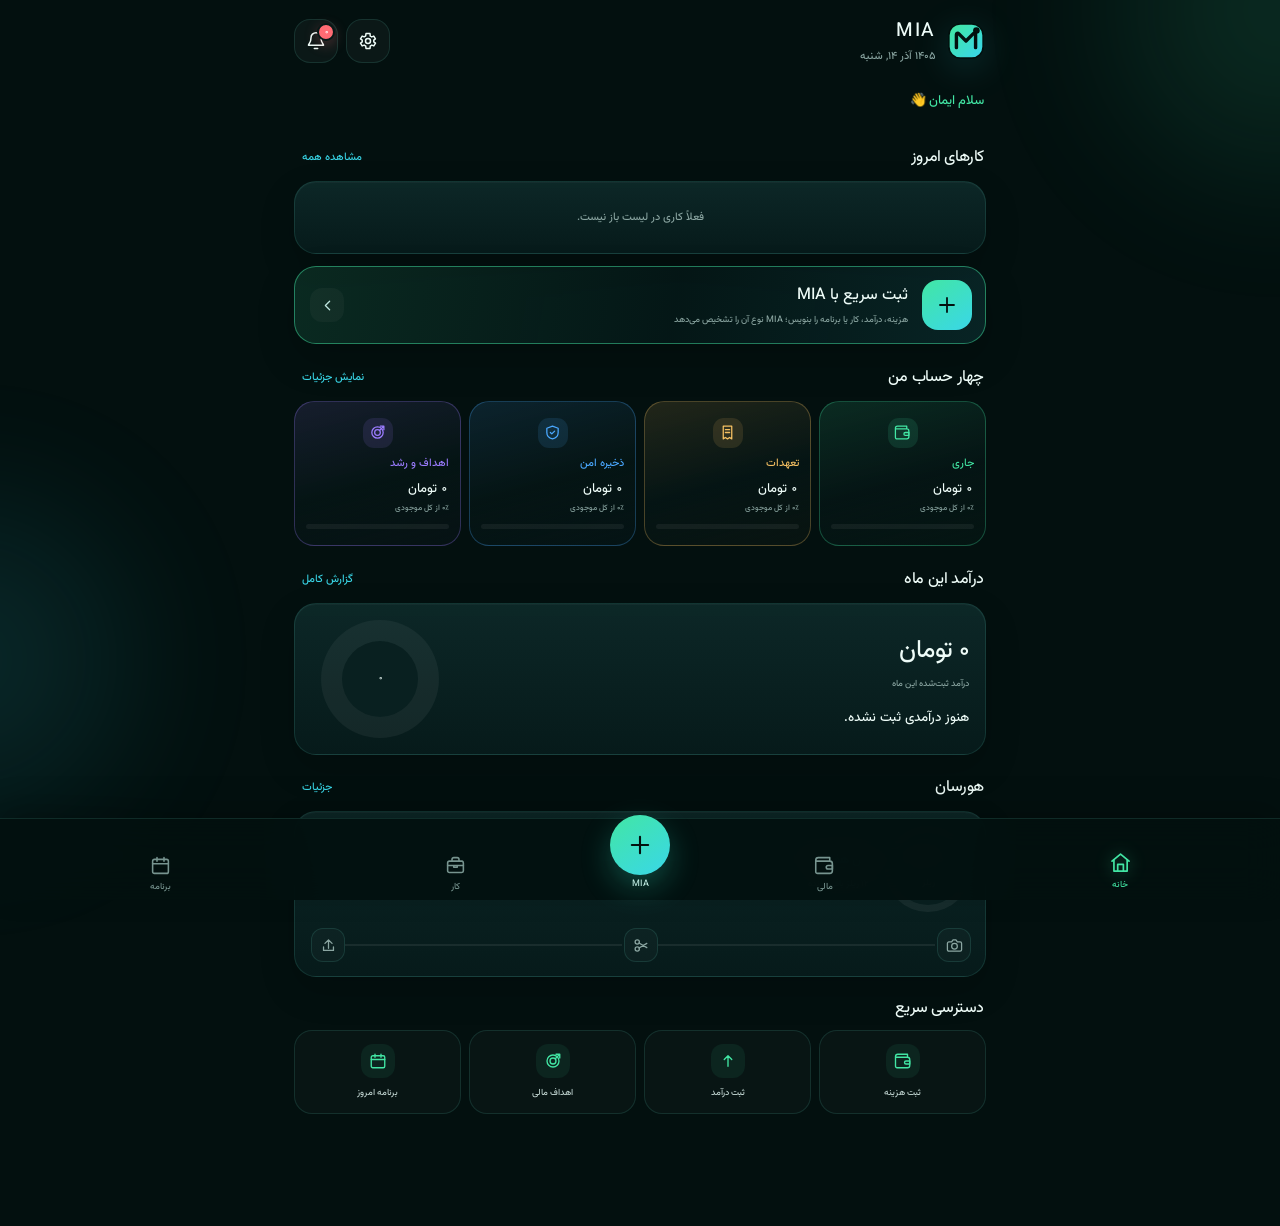
==== commit 49225d00: "Add files via upload" ====
--- a/index.html
+++ b/index.html
@@ -241,15 +241,17 @@
       <div class="week-labels"><span>ش</span><span>ی</span><span>د</span><span>س</span><span>چ</span><span>پ</span><span>ج</span></div>
       <div class="month-grid" id="monthGrid"></div>
     </div>
-    <div class="section-head"><div><h2 id="selectedDate"></h2><small class="selected-day-help" id="selectedDayHelp">یک‌بار انتخاب کن؛ دوبار بزن تا جزئیات روز باز شود.</small></div><button onclick="addTaskForSelectedDay()">+ کار</button></div>
-    <button class="panel day-preview-card" id="dayEvents" onclick="openSelectedDayDetails()">
-      <span class="day-preview-icon" data-icon="calendar"></span>
+    <div class="section-head selected-day-head">
       <div>
-        <b id="dayPreviewTitle">جزئیات این روز</b>
-        <small id="dayPreviewText">برای مشاهده کارها و برنامه‌ها، دوبار روی تاریخ بزن.</small>
+        <h2 id="selectedDate"></h2>
+        <small class="selected-day-help" id="selectedDayHelp">کارها و برنامه‌های همین روز</small>
       </div>
-      <span class="day-preview-chevron" data-icon="chevron-left"></span>
-    </button>
+      <div class="selected-day-actions">
+        <button class="calendar-add-task" onclick="addTaskForSelectedDay()"><span data-icon="plus"></span> کار</button>
+        <button class="calendar-add-event" onclick="openEventSheet()"><span data-icon="calendar"></span> برنامه</button>
+      </div>
+    </div>
+    <div class="panel timeline day-inline-list" id="dayEvents"></div>
   </div>
 
   <div class="planner-pane" id="planner-tasks">
@@ -303,7 +305,7 @@
 
   <div class="settings-group-title">درباره MIA</div>
   <div class="panel settings-list">
-    <div class="settings-static"><span class="settings-row-icon" data-icon="info"></span><div><b>MIA v0.9.1</b><small>دستیار مالی، کاری و برنامه‌ریزی شخصی ایمان</small></div></div>
+    <div class="settings-static"><span class="settings-row-icon" data-icon="info"></span><div><b>MIA v0.9.2</b><small>دستیار مالی، کاری و برنامه‌ریزی شخصی ایمان</small></div></div>
   </div>
 </section>
 
@@ -320,34 +322,6 @@
 </nav>
 
 
-
-<!-- CALENDAR DAY DETAIL -->
-<div class="overlay" id="dayDetailSheet" onclick="closeOverlay(event,'dayDetailSheet')">
-  <div class="sheet day-detail-sheet" onclick="event.stopPropagation()">
-    <div class="handle"></div>
-    <div class="sheet-title">
-      <div>
-        <span class="accent">جزئیات روز</span>
-        <h2 id="dayDetailTitle">—</h2>
-      </div>
-      <button onclick="closeSheet('dayDetailSheet')">×</button>
-    </div>
-
-    <div class="day-detail-summary" id="dayDetailSummary"></div>
-    <div class="day-detail-list" id="dayDetailList"></div>
-
-    <div class="day-detail-actions">
-      <button class="primary big" onclick="addTaskForSelectedDay()">
-        <span data-icon="plus"></span>
-        افزودن کار برای این روز
-      </button>
-      <button class="ghost" onclick="addEventForSelectedDay()">
-        <span data-icon="calendar"></span>
-        افزودن برنامه زمان‌دار
-      </button>
-    </div>
-  </div>
-</div>
 
 <!-- NOTIFICATIONS -->
 <div class="overlay" id="notificationSheet" onclick="closeOverlay(event,'notificationSheet')">
--- a/styles.css
+++ b/styles.css
@@ -1019,3 +1019,154 @@
   color:#ff6b73;
   background:rgba(255,107,115,.1);
 }
+
+
+/* ==========================================================
+   MIA v0.9.2 — Single-tap Calendar
+   ========================================================== */
+
+/* Disable old double-tap visual affordance. */
+.day-cell.selected::after{
+  content:none!important;
+}
+.day-cell.day-opened{
+  animation:none!important;
+}
+
+/* Single tap feedback */
+.day-cell.day-selected-pop{
+  animation:miaSingleDayTap .28s cubic-bezier(.2,.8,.2,1);
+}
+@keyframes miaSingleDayTap{
+  0%{transform:scale(.92)}
+  55%{transform:scale(1.055)}
+  100%{transform:scale(1)}
+}
+
+/* Selected-day controls */
+.selected-day-head{
+  align-items:flex-end;
+}
+.selected-day-actions{
+  display:flex;
+  gap:6px;
+  align-items:center;
+}
+.calendar-add-task,
+.calendar-add-event{
+  min-height:34px;
+  padding:0 10px;
+  border-radius:11px;
+  border:1px solid var(--line);
+  background:rgba(255,255,255,.028);
+  color:var(--text);
+  display:flex;
+  align-items:center;
+  justify-content:center;
+  gap:5px;
+  font-size:9px;
+  white-space:nowrap;
+  transition:
+    transform .17s ease,
+    border-color .2s ease,
+    background-color .2s ease,
+    color .2s ease;
+}
+.calendar-add-task{
+  color:var(--green);
+  border-color:rgba(66,230,164,.18);
+  background:rgba(66,230,164,.055);
+}
+.calendar-add-event{
+  color:var(--cyan);
+  border-color:rgba(57,215,232,.16);
+  background:rgba(57,215,232,.045);
+}
+.calendar-add-task span,
+.calendar-add-event span{
+  width:15px;height:15px;
+}
+.calendar-add-task:active,
+.calendar-add-event:active{
+  transform:scale(.95);
+}
+@media(hover:hover) and (pointer:fine){
+  .calendar-add-task:hover{
+    background:rgba(66,230,164,.10);
+    border-color:rgba(66,230,164,.30);
+    transform:translateY(-1px);
+  }
+  .calendar-add-event:hover{
+    background:rgba(57,215,232,.09);
+    border-color:rgba(57,215,232,.27);
+    transform:translateY(-1px);
+  }
+}
+
+/* Inline list under the calendar */
+.day-inline-list{
+  min-height:76px;
+  max-height:360px;
+  overflow-y:auto!important;
+  overflow-x:hidden!important;
+  scrollbar-width:none;
+  -webkit-overflow-scrolling:touch;
+}
+.day-inline-list::-webkit-scrollbar{display:none}
+.day-inline-list.day-list-enter{
+  animation:miaInlineDayList .34s cubic-bezier(.22,.8,.22,1) both;
+}
+@keyframes miaInlineDayList{
+  from{opacity:0;transform:translateY(8px) scale(.992)}
+  to{opacity:1;transform:none}
+}
+.day-inline-list.day-list-enter .event-row{
+  animation:miaInlineDayRow .3s ease both;
+}
+.day-inline-list.day-list-enter .event-row:nth-child(2){animation-delay:.035s}
+.day-inline-list.day-list-enter .event-row:nth-child(3){animation-delay:.07s}
+.day-inline-list.day-list-enter .event-row:nth-child(4){animation-delay:.105s}
+.day-inline-list.day-list-enter .event-row:nth-child(5){animation-delay:.14s}
+@keyframes miaInlineDayRow{
+  from{opacity:0;transform:translateY(6px)}
+  to{opacity:1;transform:none}
+}
+
+.calendar-empty-day{
+  min-height:72px;
+  display:grid;
+  grid-template-columns:38px 1fr;
+  gap:10px;
+  align-items:center;
+  padding:10px 2px;
+}
+.calendar-empty-day>span{
+  width:36px;height:36px;
+  border-radius:12px;
+  display:grid;place-items:center;
+  color:var(--cyan);
+  background:rgba(57,215,232,.06);
+}
+.calendar-empty-day>span svg{width:17px;height:17px}
+.calendar-empty-day b{display:block;font-size:10px}
+.calendar-empty-day small{
+  display:block;
+  color:var(--muted);
+  font-size:8px;
+  line-height:1.7;
+  margin-top:3px;
+}
+
+@media(max-width:390px){
+  .selected-day-head{
+    align-items:flex-start;
+  }
+  .selected-day-actions{
+    gap:4px;
+  }
+  .calendar-add-task,
+  .calendar-add-event{
+    padding:0 7px;
+    font-size:8px;
+  }
+}
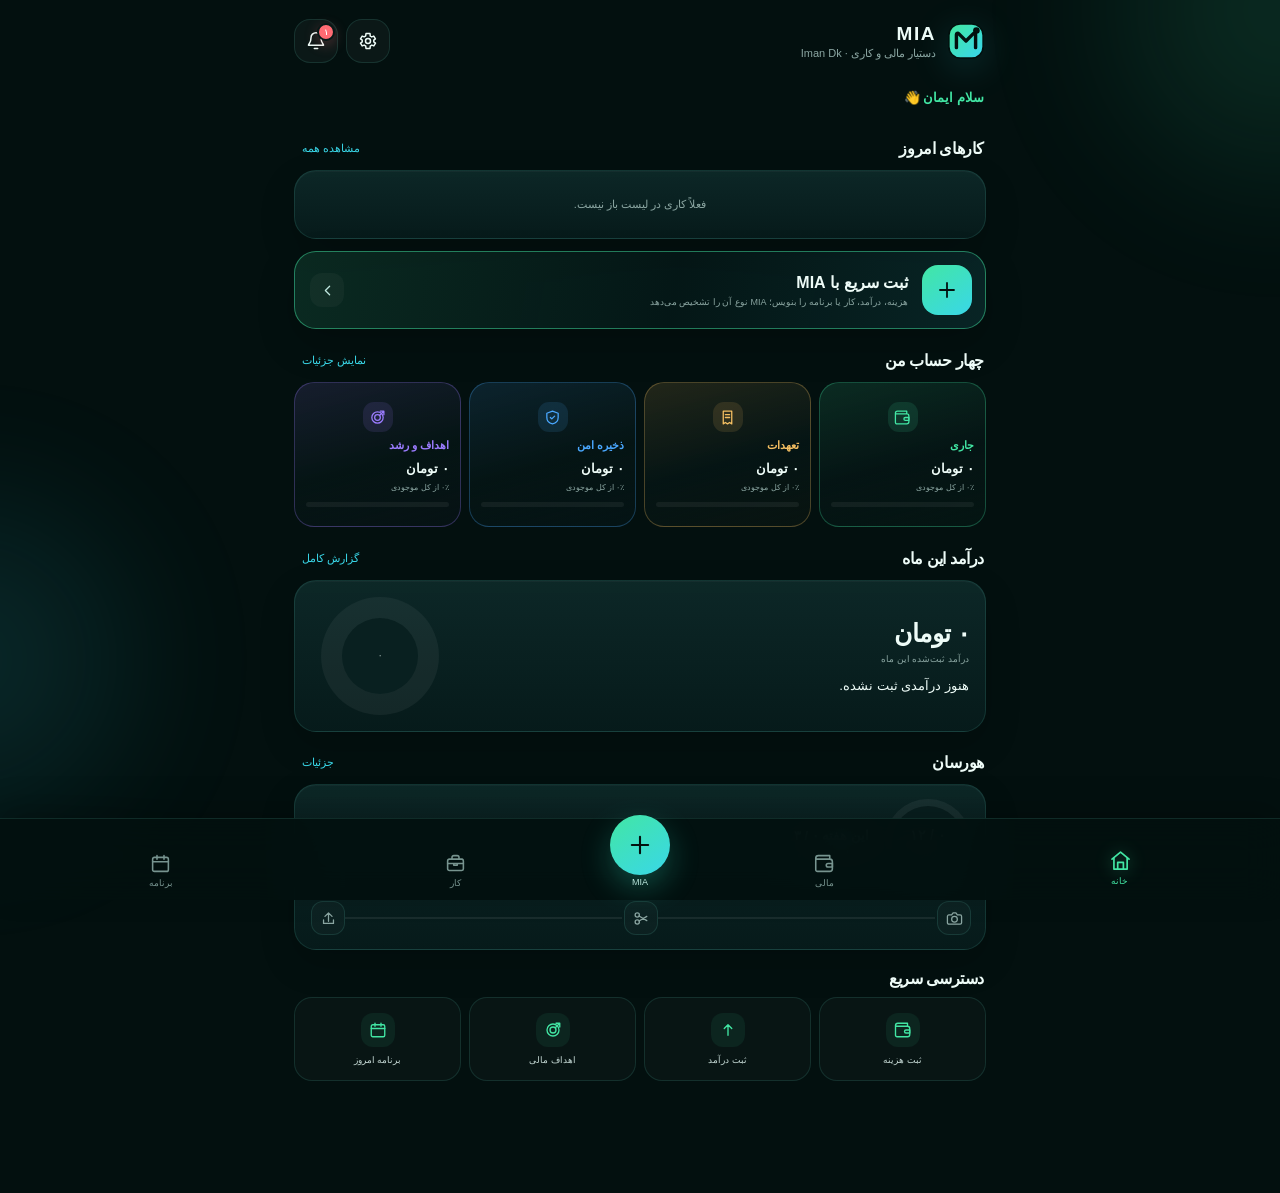
==== commit 5050d8d8: "Add files via upload" ====
--- a/index.html
+++ b/index.html
@@ -5,6 +5,8 @@
 <meta name="viewport" content="width=device-width,initial-scale=1,minimum-scale=1,maximum-scale=1,user-scalable=no,viewport-fit=cover,interactive-widget=resizes-content">
 <meta name="theme-color" content="#041312">
 <meta name="color-scheme" content="dark">
+<meta name="referrer" content="no-referrer">
+<meta http-equiv="Content-Security-Policy" content="default-src 'self'; script-src 'self'; style-src 'self' 'unsafe-inline' https://fonts.googleapis.com; font-src 'self' https://fonts.gstatic.com data:; img-src 'self' data: blob:; connect-src 'self' https://api.github.com; object-src 'none'; base-uri 'self'; form-action 'self'">
 <meta name="apple-mobile-web-app-capable" content="yes">
 <meta name="apple-mobile-web-app-status-bar-style" content="black-translucent">
 <meta name="apple-mobile-web-app-title" content="MIA">
@@ -14,9 +16,14 @@
 <link rel="preconnect" href="https://fonts.googleapis.com">
 <link rel="preconnect" href="https://fonts.gstatic.com" crossorigin>
 <link href="https://fonts.googleapis.com/css2?family=Vazirmatn:wght@400;500;600;700;800&display=swap" rel="stylesheet">
-<link rel="stylesheet" href="styles.css">
+<link rel="stylesheet" href="styles.css?v=110">
+<link rel="stylesheet" href="styles-features.css?v=110">
 </head>
 <body>
+<div class="app-health-banner" id="appHealthBanner" hidden>
+  <div><b id="appHealthTitle">MIA با خطا روبه‌رو شد</b><small id="appHealthMessage">بخش اصلی برنامه همچنان در دسترس است.</small></div>
+  <button data-action="retryAppStart()">تلاش دوباره</button>
+</div>
 <div class="bg-orb bg-a"></div><div class="bg-orb bg-b"></div>
 <main class="app">
 <header class="topbar">
@@ -32,11 +39,11 @@
         fill="none" stroke="#03110f" stroke-width="4.1" stroke-linecap="round" stroke-linejoin="round"/>
   <circle cx="36.5" cy="11.5" r="3.1" fill="#03110f"/>
 </svg></div>
-    <div><b>MIA</b><small id="todayLabel">دستیار مالی و کاری ایمان</small></div>
+    <div><b>MIA</b><small id="todayLabel">دستیار مالی و کاری · Iman Dk</small></div>
   </div>
   <div class="top-actions">
-    <button class="icon-btn notification-btn" onclick="openNotifications()" aria-label="اعلان‌های MIA"><span data-icon="bell"></span><i id="notificationBadge">۰</i></button>
-    <button class="icon-btn" onclick="openSettings()" aria-label="تنظیمات"><span data-icon="settings"></span></button>
+    <button class="icon-btn notification-btn" data-action="openNotifications()" aria-label="اعلان‌های MIA"><span data-icon="bell"></span><i id="notificationBadge">۰</i></button>
+    <button class="icon-btn" data-action="openSettings()" aria-label="تنظیمات"><span data-icon="settings"></span></button>
   </div>
 </header>
 
@@ -44,19 +51,19 @@
 <section class="page active" id="home">
   <div class="hello home-welcome home-welcome-compact"><span>سلام ایمان 👋</span></div>
 
-  <div class="section-head home-today-head"><h2>کارهای امروز</h2><button onclick="switchPage('planner');openPlannerTab('tasks')">مشاهده همه</button></div>
+  <div class="section-head home-today-head"><h2>کارهای امروز</h2><button data-action="switchPage(&#x27;planner&#x27;);openPlannerTab(&#x27;tasks&#x27;)">مشاهده همه</button></div>
   <div class="panel compact-list home-task-card home-task-card-top" id="homeTasks"></div>
 
-  <button class="quick-entry-card" onclick="openQuick()">
+  <button class="quick-entry-card" data-action="openQuick()">
     <span class="quick-entry-icon" data-icon="plus"></span>
     <div><b>ثبت سریع با MIA</b><small>هزینه، درآمد، کار یا برنامه را بنویس؛ MIA نوع آن را تشخیص می‌دهد</small></div>
     <span class="quick-arrow" data-icon="chevron-left"></span>
   </button>
 
-  <div class="section-head"><h2>چهار حساب من</h2><button onclick="switchPage('finance')">نمایش جزئیات</button></div>
+  <div class="section-head"><h2>چهار حساب من</h2><button data-action="switchPage(&#x27;finance&#x27;)">نمایش جزئیات</button></div>
   <div class="home-account-grid" id="homeAccounts"></div>
 
-  <div class="section-head"><h2>درآمد این ماه</h2><button onclick="switchPage('finance');openFinanceTab('income')">گزارش کامل</button></div>
+  <div class="section-head"><h2>درآمد این ماه</h2><button data-action="switchPage(&#x27;finance&#x27;);openFinanceTab(&#x27;income&#x27;)">گزارش کامل</button></div>
   <div class="panel home-income-card">
     <div class="home-income-copy">
       <strong id="homeIncomeTotal">۰ تومان</strong>
@@ -66,7 +73,7 @@
     <div class="donut home-donut" id="homeIncomeDonut"><span id="homeIncomeDonutText">۰</span></div>
   </div>
 
-  <div class="section-head compact"><h2>هورسان</h2><button onclick="switchPage('work');openWorkTab('hoorsun')">جزئیات</button></div>
+  <div class="section-head compact"><h2>هورسان</h2><button data-action="switchPage(&#x27;work&#x27;);openWorkTab(&#x27;hoorsun&#x27;)">جزئیات</button></div>
   <div class="panel home-hoorsun-card home-hoorsun-card-wide">
     <div class="home-hoorsun-top">
       <div class="ring mini-ring" id="homeReelRing"><strong id="homeReels">۰ / ۱۲</strong><small>ریلز</small></div>
@@ -83,16 +90,16 @@
 
   <div class="section-head"><h2>دسترسی سریع</h2></div>
   <div class="quick-access-grid">
-    <button onclick="openQuick('expense')"><span data-icon="wallet"></span><small>ثبت هزینه</small></button>
-    <button onclick="openQuick('income')"><span data-icon="arrow-up"></span><small>ثبت درآمد</small></button>
-    <button onclick="switchPage('finance');openFinanceTab('overview')"><span data-icon="target"></span><small>اهداف مالی</small></button>
-    <button onclick="switchPage('planner')"><span data-icon="calendar"></span><small>برنامه امروز</small></button>
+    <button data-action="openQuick(&#x27;expense&#x27;)"><span data-icon="wallet"></span><small>ثبت هزینه</small></button>
+    <button data-action="openQuick(&#x27;income&#x27;)"><span data-icon="arrow-up"></span><small>ثبت درآمد</small></button>
+    <button data-action="switchPage(&#x27;finance&#x27;);openFinanceTab(&#x27;overview&#x27;)"><span data-icon="target"></span><small>اهداف مالی</small></button>
+    <button data-action="switchPage(&#x27;planner&#x27;)"><span data-icon="calendar"></span><small>برنامه امروز</small></button>
   </div>
 </section>
 
 <!-- FINANCE -->
 <section class="page" id="finance">
-  <div class="page-title"><div><h1>مالی</h1><p>موجودی، بودجه و جریان درآمد در یک نگاه</p></div><button class="round-add" onclick="openQuick('expense')" aria-label="ثبت مالی"><span data-icon="plus"></span></button></div>
+  <div class="page-title"><div><h1>مالی</h1><p>موجودی، بودجه و جریان درآمد در یک نگاه</p></div><button class="round-add" data-action="openQuick(&#x27;expense&#x27;)" aria-label="ثبت مالی"><span data-icon="plus"></span></button></div>
 
   <div class="finance-hero panel">
     <span>قابل خرج از حساب جاری</span>
@@ -101,10 +108,10 @@
   </div>
 
   <div class="segmented mia-subtabs" id="financeTabs">
-    <button class="active" data-ftab="overview" onclick="openFinanceTab('overview')">نمای کلی</button>
-    <button data-ftab="expenses" onclick="openFinanceTab('expenses')">هزینه‌ها</button>
-    <button data-ftab="income" onclick="openFinanceTab('income')">درآمد</button>
-    <button data-ftab="budget" onclick="openFinanceTab('budget')">بودجه</button>
+    <button class="active" data-ftab="overview" data-action="openFinanceTab(&#x27;overview&#x27;)">نمای کلی</button>
+    <button data-ftab="expenses" data-action="openFinanceTab(&#x27;expenses&#x27;)">هزینه‌ها</button>
+    <button data-ftab="income" data-action="openFinanceTab(&#x27;income&#x27;)">درآمد</button>
+    <button data-ftab="budget" data-action="openFinanceTab(&#x27;budget&#x27;)">بودجه</button>
   </div>
 
   <div class="finance-pane active" id="finance-overview">
@@ -134,7 +141,7 @@
   </div>
 
   <div class="finance-pane" id="finance-income">
-    <div class="section-head"><h2>منابع درآمد</h2><button onclick="openQuick('income')">+ درآمد</button></div>
+    <div class="section-head"><h2>منابع درآمد</h2><button data-action="openQuick(&#x27;income&#x27;)">+ درآمد</button></div>
     <div class="source-grid" id="incomeSourceCards"></div>
     <div class="section-head"><h2>دریافت‌های اخیر</h2></div>
     <div class="panel transaction-list" id="incomeList"></div>
@@ -150,10 +157,10 @@
 <section class="page" id="work">
   <div class="page-title"><div><h1>کار</h1><p>پیگیری کار، خروجی و درآمد</p></div></div>
   <div class="segmented work-tabs mia-subtabs">
-    <button class="active" data-wtab="hoorsun" onclick="openWorkTab('hoorsun')">هورسان</button>
-    <button data-wtab="hirsa" onclick="openWorkTab('hirsa')">هیرسا</button>
-    <button data-wtab="snapp" onclick="openWorkTab('snapp')">اسنپ</button>
-    <button data-wtab="freelance" onclick="openWorkTab('freelance')">فریلنس</button>
+    <button class="active" data-wtab="hoorsun" data-action="openWorkTab(&#x27;hoorsun&#x27;)">هورسان</button>
+    <button data-wtab="hirsa" data-action="openWorkTab(&#x27;hirsa&#x27;)">هیرسا</button>
+    <button data-wtab="snapp" data-action="openWorkTab(&#x27;snapp&#x27;)">اسنپ</button>
+    <button data-wtab="freelance" data-action="openWorkTab(&#x27;freelance&#x27;)">فریلنس</button>
   </div>
 
   <div class="work-pane active" id="work-hoorsun">
@@ -163,17 +170,17 @@
     </div>
     <div class="section-head work-section-head"><h2>ریلز بعدی</h2><span id="stageProgressText">۰ از ۳ مرحله</span></div>
     <div class="reel-stages panel" id="reelStages">
-      <button class="stage-card" id="stageShoot" onclick="toggleReelStage('shoot')">
+      <button class="stage-card" id="stageShoot" data-action="toggleReelStage(&#x27;shoot&#x27;)">
         <span class="stage-icon" data-icon="camera"></span>
         <div><b>فیلم‌برداری</b><small>مرحله ۱</small></div>
         <span class="stage-check" data-icon="check"></span>
       </button>
-      <button class="stage-card" id="stageEdit" onclick="toggleReelStage('edit')">
+      <button class="stage-card" id="stageEdit" data-action="toggleReelStage(&#x27;edit&#x27;)">
         <span class="stage-icon" data-icon="scissors"></span>
         <div><b>تدوین</b><small>مرحله ۲</small></div>
         <span class="stage-check" data-icon="check"></span>
       </button>
-      <button class="stage-card" id="stageUpload" onclick="toggleReelStage('upload')">
+      <button class="stage-card" id="stageUpload" data-action="toggleReelStage(&#x27;upload&#x27;)">
         <span class="stage-icon" data-icon="upload"></span>
         <div><b>بارگذاری</b><small>مرحله ۳</small></div>
         <span class="stage-check" data-icon="check"></span>
@@ -192,11 +199,11 @@
   <div class="work-pane" id="work-hirsa">
     <div class="source-hero panel"><span>حقوق ثابت ماهانه</span><strong>۲۵ میلیون تومان</strong><small>پرداخت معمول: روزهای ۲۸ تا ۳۰</small></div>
     <div class="info-card warning"><b>درآمد پروژه‌ای هیرسا</b><p>تا زمان واریز واقعی، در بودجه و پول قابل خرج محاسبه نمی‌شود.</p></div>
-    <button class="primary" onclick="openQuick('income','hirsa')">ثبت دریافت حقوق هیرسا</button>
+    <button class="primary" data-action="openQuick(&#x27;income&#x27;,&#x27;hirsa&#x27;)">ثبت دریافت حقوق هیرسا</button>
 
     <div class="section-head hirsa-done-head">
       <div><h2>کارهای انجام‌شده هیرسا</h2><small>آخرین فعالیت‌های ثبت‌شده</small></div>
-      <button onclick="openHirsaDone()">مشاهده همه</button>
+      <button data-action="openHirsaDone()">مشاهده همه</button>
     </div>
 
     <div class="hirsa-done-summary panel">
@@ -215,29 +222,29 @@
 
   <div class="work-pane" id="work-snapp">
     <div class="source-hero panel"><span>میانگین درآمد روزانه</span><strong>۸۵۰ هزار تومان</strong><small>منبع درآمد پشتیبان</small></div>
-    <button class="primary" onclick="openQuick('income','snapp')">ثبت درآمد اسنپ</button>
+    <button class="primary" data-action="openQuick(&#x27;income&#x27;,&#x27;snapp&#x27;)">ثبت درآمد اسنپ</button>
     <div class="section-head"><h2>این ماه</h2></div><div class="panel" id="snappMonth"></div>
   </div>
 
   <div class="work-pane" id="work-freelance">
     <div class="source-hero panel"><span>تمرکز فریلنس</span><strong>طراحی سایت + تولید محتوا</strong><small>هدف: افزایش ارزش اقتصادی هر ساعت</small></div>
-    <button class="primary" onclick="openProjectSheet()">+ پروژه فریلنس جدید</button>
+    <button class="primary" data-action="openProjectSheet()">+ پروژه فریلنس جدید</button>
     <div class="section-head"><h2>پروژه‌ها</h2></div><div id="projectsList"></div>
   </div>
 </section>
 
 <!-- PLANNER -->
 <section class="page" id="planner">
-  <div class="page-title"><div><h1>برنامه</h1><p>تقویم شمسی، کارها و برنامه‌های زمان‌دار</p></div><button class="round-add" onclick="openEventSheet()" aria-label="افزودن برنامه"><span data-icon="plus"></span></button></div>
-  <div class="segmented planner-main-tabs">
-    <button class="active" data-ptab="calendar" onclick="openPlannerTab('calendar')">تقویم</button>
-    <button data-ptab="tasks" onclick="openPlannerTab('tasks')">کارهای باز</button>
-    <button data-ptab="done" onclick="openPlannerTab('done')">انجام‌شده</button>
+  <div class="page-title"><div><h1>برنامه</h1><p>تقویم شمسی، کارها و برنامه‌های زمان‌دار</p></div><button class="round-add" data-action="openEventSheet()" aria-label="افزودن برنامه"><span data-icon="plus"></span></button></div>
+  <div class="segmented planner-main-tabs mia-subtabs planner-subtabs">
+    <button class="active" data-ptab="calendar" data-action="openPlannerTab(&#x27;calendar&#x27;)">تقویم</button>
+    <button data-ptab="tasks" data-action="openPlannerTab(&#x27;tasks&#x27;)">کارهای باز</button>
+    <button data-ptab="done" data-action="openPlannerTab(&#x27;done&#x27;)">انجام‌شده</button>
   </div>
 
   <div class="planner-pane active" id="planner-calendar">
     <div class="panel calendar-card">
-      <div class="calendar-head"><button onclick="shiftMonth(-1)">‹</button><b id="monthTitle"></b><button onclick="shiftMonth(1)">›</button></div>
+      <div class="calendar-head"><button data-action="shiftMonth(-1)">‹</button><b id="monthTitle"></b><button data-action="shiftMonth(1)">›</button></div>
       <div class="week-labels"><span>ش</span><span>ی</span><span>د</span><span>س</span><span>چ</span><span>پ</span><span>ج</span></div>
       <div class="month-grid" id="monthGrid"></div>
     </div>
@@ -247,15 +254,15 @@
         <small class="selected-day-help" id="selectedDayHelp">کارها و برنامه‌های همین روز</small>
       </div>
       <div class="selected-day-actions">
-        <button class="calendar-add-task" onclick="addTaskForSelectedDay()"><span data-icon="plus"></span> کار</button>
-        <button class="calendar-add-event" onclick="openEventSheet()"><span data-icon="calendar"></span> برنامه</button>
+        <button class="calendar-add-task" data-action="addTaskForSelectedDay()"><span data-icon="plus"></span> کار</button>
+        <button class="calendar-add-event" data-action="openEventSheet()"><span data-icon="calendar"></span> برنامه</button>
       </div>
     </div>
     <div class="panel timeline day-inline-list" id="dayEvents"></div>
   </div>
 
   <div class="planner-pane" id="planner-tasks">
-    <button class="primary" onclick="openTaskSheet()">+ کار جدید</button>
+    <button class="primary" data-action="openTaskSheet()">+ کار جدید</button>
     <div class="panel compact-list" id="taskList"></div>
   </div>
   <div class="planner-pane" id="planner-done">
@@ -271,41 +278,64 @@
 <section class="page" id="settingsPage">
   <div class="page-title settings-title">
     <div><h1>تنظیمات</h1><p>حساب، داده‌ها و شخصی‌سازی MIA</p></div>
-    <button class="round-add" onclick="switchPage('home')" aria-label="بازگشت"><span data-icon="chevron-right"></span></button>
+    <button class="round-add" data-action="switchPage(&#x27;home&#x27;)" aria-label="بازگشت"><span data-icon="chevron-right"></span></button>
   </div>
 
   <div class="settings-profile panel">
     <div class="settings-avatar mia-settings-logo"><svg class="mia-logo-svg" viewBox="0 0 48 48" aria-hidden="true">
   <defs>
-    <linearGradient id="miaG" x1="7" y1="7" x2="41" y2="41" gradientUnits="userSpaceOnUse">
+    <linearGradient id="miaGSettings" x1="7" y1="7" x2="41" y2="41" gradientUnits="userSpaceOnUse">
       <stop stop-color="#42e6a4"/><stop offset="1" stop-color="#39d7e8"/>
     </linearGradient>
   </defs>
-  <rect x="3.5" y="3.5" width="41" height="41" rx="13.5" fill="url(#miaG)"/>
+  <rect x="3.5" y="3.5" width="41" height="41" rx="13.5" fill="url(#miaGSettings)"/>
   <path d="M12.5 32V16.2c0-1.4 1.7-2.1 2.7-1.1L24 24l8.8-8.9c1-1 2.7-.3 2.7 1.1V32"
         fill="none" stroke="#03110f" stroke-width="4.1" stroke-linecap="round" stroke-linejoin="round"/>
   <circle cx="36.5" cy="11.5" r="3.1" fill="#03110f"/>
 </svg></div>
-    <div><b>ایمان</b><small>دستیار شخصی مالی و کاری</small></div>
+    <div><b>Iman Dk</b><small>حساب اصلی MIA · دستیار شخصی مالی و کاری</small></div>
     <div class="settings-balance"><span>کل موجودی ثبت‌شده</span><strong id="settingsTotalBalance">۰ تومان</strong></div>
+  </div>
+
+  <div class="settings-group-title">حساب و همگام‌سازی</div>
+  <div class="panel cloud-account-card">
+    <div class="cloud-account-avatar"><span data-icon="user"></span></div>
+    <div class="cloud-account-copy">
+      <b>Iman Dk</b>
+      <small id="cloudAccountStatus">ذخیره محلی فعال · GitHub هنوز متصل نیست</small>
+      <span id="cloudLastSync">آخرین همگام‌سازی: —</span>
+    </div>
+    <i class="cloud-status-dot" id="cloudStatusDot"></i>
+  </div>
+  <div class="panel settings-list">
+    <button class="settings-row" data-action="openCloudSyncSettings()">
+      <span class="settings-row-icon cloud-icon" data-icon="shield"></span>
+      <div><b>پشتیبان‌گیری خودکار GitHub</b><small>بکاپ رمزگذاری‌شده روی شاخه جداگانه mia-backup</small></div>
+      <span data-icon="chevron-left"></span>
+    </button>
+    <button class="settings-row" data-action="runHealthCheck(true)">
+      <span class="settings-row-icon health-icon" data-icon="check"></span>
+      <div><b>بررسی سلامت MIA</b><small id="appHealthText">در حال بررسی ساختار برنامه…</small></div>
+      <span data-icon="chevron-left"></span>
+    </button>
   </div>
 
   <div class="settings-group-title">مالی و حساب‌ها</div>
   <div class="panel settings-list">
-    <button class="settings-row" onclick="switchPage('finance')"><span class="settings-row-icon account-current" data-icon="wallet"></span><div><b>چهار حساب مالی</b><small>جاری، تعهدات، ذخیره امن و اهداف</small></div><span data-icon="chevron-left"></span></button>
-    <button class="settings-row" onclick="openQuick('income')"><span class="settings-row-icon" data-icon="arrow-up"></span><div><b>ثبت درآمد جدید</b><small>ثبت درآمد و پیشنهاد تقسیم هوشمند</small></div><span data-icon="chevron-left"></span></button>
+    <button class="settings-row" data-action="switchPage(&#x27;finance&#x27;)"><span class="settings-row-icon account-current" data-icon="wallet"></span><div><b>چهار حساب مالی</b><small>جاری، تعهدات، ذخیره امن و اهداف</small></div><span data-icon="chevron-left"></span></button>
+    <button class="settings-row" data-action="openQuick(&#x27;income&#x27;)"><span class="settings-row-icon" data-icon="arrow-up"></span><div><b>ثبت درآمد جدید</b><small>ثبت درآمد و پیشنهاد تقسیم هوشمند</small></div><span data-icon="chevron-left"></span></button>
   </div>
 
   <div class="settings-group-title">داده‌ها و ابزارها</div>
   <div class="panel settings-list">
     <a class="settings-row" href="setup-ios.html"><span class="settings-row-icon" data-icon="smartphone"></span><div><b>Action Button و یادآوری شبانه</b><small>ثبت سریع MIA + یادآوری روزانه ساعت ۰۰:۰۰ از iPhone</small></div><span data-icon="chevron-left"></span></a>
-    <button class="settings-row" onclick="exportData()"><span class="settings-row-icon blue-icon" data-icon="download"></span><div><b>دریافت فایل پشتیبان</b><small>ذخیره اطلاعات MIA در قالب JSON</small></div><span data-icon="chevron-left"></span></button>
-    <button class="settings-row" onclick="resetHoorsunCycle()"><span class="settings-row-icon purple-icon" data-icon="rotate-ccw"></span><div><b>شروع چرخه جدید هورسان</b><small>آرشیو چرخه فعلی و شروع ۱۲ ریلز جدید</small></div><span data-icon="chevron-left"></span></button>
+    <button class="settings-row" data-action="exportData()"><span class="settings-row-icon blue-icon" data-icon="download"></span><div><b>دریافت فایل پشتیبان</b><small>ذخیره اطلاعات MIA در قالب JSON</small></div><span data-icon="chevron-left"></span></button>
+    <button class="settings-row" data-action="resetHoorsunCycle()"><span class="settings-row-icon purple-icon" data-icon="rotate-ccw"></span><div><b>شروع چرخه جدید هورسان</b><small>آرشیو چرخه فعلی و شروع ۱۲ ریلز جدید</small></div><span data-icon="chevron-left"></span></button>
   </div>
 
   <div class="settings-group-title">درباره MIA</div>
   <div class="panel settings-list">
-    <div class="settings-static"><span class="settings-row-icon" data-icon="info"></span><div><b>MIA v0.9.2</b><small>دستیار مالی، کاری و برنامه‌ریزی شخصی ایمان</small></div></div>
+    <div class="settings-static"><span class="settings-row-icon" data-icon="info"></span><div><b>MIA v1.1.0</b><small>نسخه پایدار دستیار شخصی Iman Dk</small></div></div>
   </div>
 </section>
 
@@ -314,22 +344,77 @@
 
 <!-- BOTTOM NAV -->
 <nav class="bottomnav">
-  <button class="nav active" data-page="home" onclick="switchPage('home')"><span class="nav-icon" data-icon="home"></span><small>خانه</small></button>
-  <button class="nav" data-page="finance" onclick="switchPage('finance')"><span class="nav-icon" data-icon="wallet"></span><small>مالی</small></button>
-  <button class="mia-action" onclick="openQuick()"><b><span data-icon="plus"></span></b><small>MIA</small></button>
-  <button class="nav" data-page="work" onclick="switchPage('work')"><span class="nav-icon" data-icon="briefcase"></span><small>کار</small></button>
-  <button class="nav" data-page="planner" onclick="switchPage('planner')"><span class="nav-icon" data-icon="calendar"></span><small>برنامه</small></button>
+  <button class="nav active" data-page="home" data-action="switchPage(&#x27;home&#x27;)"><span class="nav-icon" data-icon="home"></span><small>خانه</small></button>
+  <button class="nav" data-page="finance" data-action="switchPage(&#x27;finance&#x27;)"><span class="nav-icon" data-icon="wallet"></span><small>مالی</small></button>
+  <button class="mia-action" data-action="openQuick()"><b><span data-icon="plus"></span></b><small>MIA</small></button>
+  <button class="nav" data-page="work" data-action="switchPage(&#x27;work&#x27;)"><span class="nav-icon" data-icon="briefcase"></span><small>کار</small></button>
+  <button class="nav" data-page="planner" data-action="switchPage(&#x27;planner&#x27;)"><span class="nav-icon" data-icon="calendar"></span><small>برنامه</small></button>
 </nav>
 
 
 
+<!-- CLOUD SYNC -->
+<div class="overlay" id="cloudSyncSheet" data-action="closeOverlay(event,&#x27;cloudSyncSheet&#x27;)">
+  <div class="sheet cloud-sync-sheet" data-action="stopPropagation">
+    <div class="handle"></div>
+    <div class="sheet-title">
+      <div><span class="accent">حساب Iman Dk</span><h2>همگام‌سازی امن GitHub</h2></div>
+      <button data-action="closeSheet(&#x27;cloudSyncSheet&#x27;)">×</button>
+    </div>
+
+    <div class="cloud-sync-hero">
+      <div class="cloud-sync-state">
+        <i class="cloud-status-dot" id="cloudSheetStatusDot"></i>
+        <div><b id="cloudSheetStatus">ذخیره محلی فعال</b><small id="cloudSheetLastSync">هنوز بکاپ ابری ثبت نشده.</small></div>
+      </div>
+      <span class="cloud-encrypted-badge"><span data-icon="shield"></span> AES‑GCM</span>
+    </div>
+
+    <div class="cloud-fields">
+      <label><span>GitHub Username</span><input id="cloudOwnerInput" value="ImanDk" autocomplete="off" spellcheck="false"></label>
+      <label><span>Repository</span><input id="cloudRepoInput" value="NOVA" autocomplete="off" spellcheck="false"></label>
+      <label><span>Backup Branch</span><input id="cloudBranchInput" value="mia-backup" autocomplete="off" spellcheck="false"></label>
+      <label class="cloud-field-wide"><span>Backup File</span><input id="cloudPathInput" value="mia-data/iman-dk.mia.json" autocomplete="off" spellcheck="false"></label>
+      <label class="cloud-field-wide"><span>Fine-grained GitHub Token</span><input id="cloudTokenInput" type="password" placeholder="توکن را فقط بار اول وارد کن" autocomplete="new-password" spellcheck="false"></label>
+    </div>
+
+    <div class="cloud-security-note">
+      <span data-icon="shield"></span>
+      <div><b>اطلاعات مالی به‌صورت خام آپلود نمی‌شود.</b><small>فایل بکاپ قبل از ارسال با کلید بازیابی اختصاصی Iman Dk رمزگذاری می‌شود. توکن GitHub نیز داخل فایل بکاپ قرار نمی‌گیرد.</small></div>
+    </div>
+
+    <button class="primary big" id="cloudConnectBtn" data-action="connectCloudGitHub()">اتصال و فعال‌سازی بکاپ خودکار</button>
+
+    <div class="cloud-action-grid">
+      <button class="ghost" data-action="manualCloudSync()"><span data-icon="upload"></span><b>همگام‌سازی الان</b><small>ارسال آخرین اطلاعات</small></button>
+      <button class="ghost" data-action="restoreCloudBackup()"><span data-icon="download"></span><b>بازیابی از GitHub</b><small>جایگزینی اطلاعات محلی</small></button>
+    </div>
+
+    <div class="cloud-recovery-card">
+      <div><b>کلید بازیابی</b><small>برای انتقال MIA به دستگاه دیگر، این کلید را جداگانه نگه دار.</small></div>
+      <div class="cloud-recovery-row">
+        <code id="cloudRecoveryKey">••••••••••••••••••••••••</code>
+        <button data-action="copyCloudRecoveryKey()">کپی</button>
+      </div>
+      <input id="cloudRecoveryInput" placeholder="برای بازیابی روی دستگاه جدید، کلید را اینجا وارد کن" autocomplete="off" spellcheck="false">
+    </div>
+
+    <div class="cloud-footer-actions">
+      <button class="ghost cloud-toggle-btn" id="cloudAutoToggle" data-action="toggleCloudAutoSync()">بکاپ خودکار: خاموش</button>
+      <button class="danger-outline" data-action="disconnectCloudSync()">قطع اتصال GitHub</button>
+    </div>
+
+    <p class="cloud-footnote">برای اتصال، توکن GitHub باید فقط به Repository «NOVA» و دسترسی Contents: Read and write محدود شود.</p>
+  </div>
+</div>
+
 <!-- NOTIFICATIONS -->
-<div class="overlay" id="notificationSheet" onclick="closeOverlay(event,'notificationSheet')">
-  <div class="sheet notification-sheet" onclick="event.stopPropagation()">
+<div class="overlay" id="notificationSheet" data-action="closeOverlay(event,&#x27;notificationSheet&#x27;)">
+  <div class="sheet notification-sheet" data-action="stopPropagation">
     <div class="handle"></div>
     <div class="sheet-title">
       <div><span class="accent">مرکز اعلان‌های MIA</span><h2>چه چیزی نیاز به توجه دارد؟</h2></div>
-      <button onclick="closeSheet('notificationSheet')">×</button>
+      <button data-action="closeSheet(&#x27;notificationSheet&#x27;)">×</button>
     </div>
     <div class="notification-summary" id="notificationSummary"></div>
     <div class="notification-list" id="notificationList"></div>
@@ -342,84 +427,84 @@
 </div>
 
 <!-- QUICK ENTRY -->
-<div class="overlay" id="quickSheet" onclick="closeOverlay(event,'quickSheet')">
-  <div class="sheet quick-sheet" onclick="event.stopPropagation()">
+<div class="overlay" id="quickSheet" data-action="closeOverlay(event,&#x27;quickSheet&#x27;)">
+  <div class="sheet quick-sheet" data-action="stopPropagation">
     <div class="handle"></div>
-    <div class="sheet-title"><div><span class="accent">ثبت سریع MIA</span><h2>چه چیزی ثبت کنیم؟</h2></div><button onclick="closeSheet('quickSheet')">×</button></div>
+    <div class="sheet-title"><div><span class="accent">ثبت سریع MIA</span><h2>چه چیزی ثبت کنیم؟</h2></div><button data-action="closeSheet(&#x27;quickSheet&#x27;)">×</button></div>
     <div class="quick-chips">
-      <button onclick="prefillQuick('140 سیگار')">سیگار</button>
-      <button onclick="prefillQuick('1.5 رستوران کیمیا')">کیمیا</button>
-      <button onclick="prefillQuick('750 بنزین')">بنزین</button>
-      <button onclick="prefillQuick('فیلم‌برداری هورسان انجام شد')">فیلم‌برداری هورسان</button>
+      <button data-action="prefillQuick(&#x27;140 سیگار&#x27;)">سیگار</button>
+      <button data-action="prefillQuick(&#x27;1.5 رستوران کیمیا&#x27;)">کیمیا</button>
+      <button data-action="prefillQuick(&#x27;750 بنزین&#x27;)">بنزین</button>
+      <button data-action="prefillQuick(&#x27;فیلم‌برداری هورسان انجام شد&#x27;)">فیلم‌برداری هورسان</button>
     </div>
     <textarea id="quickInput" rows="3" placeholder="مثلاً: امروز باید ویدیو هورسان رو ادیت کنم&#10;یا: پیج هورسان رو افتتاح کردم"></textarea>
-    <button class="primary big" onclick="submitQuick()">ثبت با MIA</button>
+    <button class="primary big" data-action="submitQuick()">ثبت با MIA</button>
     <p class="quick-help">جمله را طبیعی بنویس؛ MIA عنوان کار، دسته، زمان و انجام‌شده یا باز بودن آن را خودش تشخیص می‌دهد.</p>
   </div>
 </div>
 
 <!-- AMOUNT SHEET -->
-<div class="overlay" id="amountSheet" onclick="closeOverlay(event,'amountSheet')">
-  <div class="sheet" onclick="event.stopPropagation()">
-    <div class="handle"></div><div class="sheet-title"><div><span class="accent">ثبت هزینه</span><h2 id="amountCategoryTitle">مبلغ را وارد کن</h2></div><button onclick="closeSheet('amountSheet')">×</button></div>
+<div class="overlay" id="amountSheet" data-action="closeOverlay(event,&#x27;amountSheet&#x27;)">
+  <div class="sheet" data-action="stopPropagation">
+    <div class="handle"></div><div class="sheet-title"><div><span class="accent">ثبت هزینه</span><h2 id="amountCategoryTitle">مبلغ را وارد کن</h2></div><button data-action="closeSheet(&#x27;amountSheet&#x27;)">×</button></div>
     <div class="money-input"><input id="amountInput" inputmode="decimal" placeholder="مثلاً 140 یا 1.5"><span>تومان</span></div>
-    <button class="primary big" onclick="saveQuickExpense()">ثبت هزینه</button>
+    <button class="primary big" data-action="saveQuickExpense()">ثبت هزینه</button>
   </div>
 </div>
 
 <!-- ALLOCATION -->
-<div class="overlay" id="allocationSheet" onclick="closeOverlay(event,'allocationSheet')">
-  <div class="sheet" onclick="event.stopPropagation()">
-    <div class="handle"></div><div class="sheet-title"><div><span class="accent">تقسیم درآمد</span><h2 id="allocationTitle">پیشنهاد MIA</h2></div><button onclick="closeSheet('allocationSheet')">×</button></div>
+<div class="overlay" id="allocationSheet" data-action="closeOverlay(event,&#x27;allocationSheet&#x27;)">
+  <div class="sheet" data-action="stopPropagation">
+    <div class="handle"></div><div class="sheet-title"><div><span class="accent">تقسیم درآمد</span><h2 id="allocationTitle">پیشنهاد MIA</h2></div><button data-action="closeSheet(&#x27;allocationSheet&#x27;)">×</button></div>
     <p class="muted">MIA مبلغ و درصد پیشنهادی را حساب می‌کند. انتقال واقعی را خودت بین چهار بانک انجام بده؛ بعد دکمه «انتقال‌ها را انجام دادم» را بزن.</p>
     <div id="allocationRows"></div>
-    <button class="primary big" onclick="confirmAllocation()">انتقال‌ها را انجام دادم</button>
-    <button class="ghost big" onclick="closeSheet('allocationSheet')">بعداً انجام می‌دهم</button>
+    <button class="primary big" data-action="confirmAllocation()">انتقال‌ها را انجام دادم</button>
+    <button class="ghost big" data-action="closeSheet(&#x27;allocationSheet&#x27;)">بعداً انجام می‌دهم</button>
   </div>
 </div>
 
 <!-- ACCOUNT -->
-<div class="overlay" id="accountSheet" onclick="closeOverlay(event,'accountSheet')">
-  <div class="sheet" onclick="event.stopPropagation()">
-    <div class="handle"></div><div class="sheet-title"><div><span class="accent">تطبیق با بانک</span><h2 id="accountSheetTitle"></h2></div><button onclick="closeSheet('accountSheet')">×</button></div>
+<div class="overlay" id="accountSheet" data-action="closeOverlay(event,&#x27;accountSheet&#x27;)">
+  <div class="sheet" data-action="stopPropagation">
+    <div class="handle"></div><div class="sheet-title"><div><span class="accent">تطبیق با بانک</span><h2 id="accountSheetTitle"></h2></div><button data-action="closeSheet(&#x27;accountSheet&#x27;)">×</button></div>
     <label class="field-label">نام بانک / کارت این حساب</label>
     <input class="text-input" id="accountBankInput" placeholder="مثلاً ملت، پاسارگاد، سامان...">
     <label class="field-label account-balance-label">موجودی واقعی بانک</label>
     <div class="money-input"><input id="accountBalanceInput" inputmode="decimal"><span>تومان</span></div>
     <p class="muted account-note">این عدد فقط موجودی همین حساب را اصلاح می‌کند و درآمد یا هزینه جدید محسوب نمی‌شود.</p>
-    <button class="primary big" onclick="saveAccountBalance()">ذخیره و تطبیق با بانک</button>
+    <button class="primary big" data-action="saveAccountBalance()">ذخیره و تطبیق با بانک</button>
   </div>
 </div>
 
 <!-- EVENT -->
-<div class="overlay" id="eventSheet" onclick="closeOverlay(event,'eventSheet')">
-  <div class="sheet" onclick="event.stopPropagation()">
-    <div class="handle"></div><div class="sheet-title"><div><span class="accent" id="eventModeLabel">برنامه جدید</span><h2 id="eventDateText"></h2></div><button onclick="closeSheet('eventSheet')">×</button></div>
+<div class="overlay" id="eventSheet" data-action="closeOverlay(event,&#x27;eventSheet&#x27;)">
+  <div class="sheet" data-action="stopPropagation">
+    <div class="handle"></div><div class="sheet-title"><div><span class="accent" id="eventModeLabel">برنامه جدید</span><h2 id="eventDateText"></h2></div><button data-action="closeSheet(&#x27;eventSheet&#x27;)">×</button></div>
     <input class="text-input" id="eventTitle" placeholder="عنوان برنامه">
     <div class="two-col"><input class="text-input" id="eventTime" type="time" value="10:00"><input class="text-input" id="eventDuration" inputmode="numeric" value="60" placeholder="مدت"></div>
-    <button class="primary big" id="eventSaveBtn" onclick="saveEvent()">ثبت در تقویم</button>
+    <button class="primary big" id="eventSaveBtn" data-action="saveEvent()">ثبت در تقویم</button>
   </div>
 </div>
 
 <!-- TASK -->
-<div class="overlay" id="taskSheet" onclick="closeOverlay(event,'taskSheet')">
-  <div class="sheet" onclick="event.stopPropagation()">
-    <div class="handle"></div><div class="sheet-title"><div><span class="accent">کار جدید</span><h2>چه کاری باید انجام شود؟</h2><small class="sheet-date" id="taskDateText"></small></div><button onclick="closeSheet('taskSheet')">×</button></div>
+<div class="overlay" id="taskSheet" data-action="closeOverlay(event,&#x27;taskSheet&#x27;)">
+  <div class="sheet" data-action="stopPropagation">
+    <div class="handle"></div><div class="sheet-title"><div><span class="accent">کار جدید</span><h2>چه کاری باید انجام شود؟</h2><small class="sheet-date" id="taskDateText"></small></div><button data-action="closeSheet(&#x27;taskSheet&#x27;)">×</button></div>
     <input class="text-input" id="taskTitle" placeholder="عنوان کار">
-    <button class="primary big" onclick="saveTask()">افزودن کار</button>
+    <button class="primary big" data-action="saveTask()">افزودن کار</button>
   </div>
 </div>
 
 <!-- PROJECT -->
-<div class="overlay" id="projectSheet" onclick="closeOverlay(event,'projectSheet')">
-  <div class="sheet" onclick="event.stopPropagation()">
-    <div class="handle"></div><div class="sheet-title"><div><span class="accent">پروژه فریلنس</span><h2>پروژه جدید</h2></div><button onclick="closeSheet('projectSheet')">×</button></div>
+<div class="overlay" id="projectSheet" data-action="closeOverlay(event,&#x27;projectSheet&#x27;)">
+  <div class="sheet" data-action="stopPropagation">
+    <div class="handle"></div><div class="sheet-title"><div><span class="accent">پروژه فریلنس</span><h2>پروژه جدید</h2></div><button data-action="closeSheet(&#x27;projectSheet&#x27;)">×</button></div>
     <input class="text-input" id="projectTitle" placeholder="نام پروژه">
     <input class="text-input" id="projectValue" inputmode="decimal" placeholder="ارزش پروژه، مثلاً 25 میلیون">
-    <button class="primary big" onclick="saveProject()">ثبت پروژه</button>
+    <button class="primary big" data-action="saveProject()">ثبت پروژه</button>
   </div>
 </div>
 
 <div class="toast" id="toast"><span id="toastText"></span><button id="toastAction"></button></div>
-<script type="module" src="app.js"></script><script>if("serviceWorker" in navigator)navigator.serviceWorker.register("./sw.js").catch(()=>{});</script>
+<script type="module" src="app.js?v=110"></script><script type="module" src="boot.js?v=110"></script>
 </body></html>
--- a/styles.css
+++ b/styles.css
@@ -58,1115 +58,3 @@
 .diagnostic{display:none}
 @media(max-width:390px){.app{padding-left:11px;padding-right:11px}.income-donut-row{grid-template-columns:105px 1fr}.donut{width:96px;height:96px}.donut:after{width:62px;height:62px}.home-grid{grid-template-columns:1fr 1fr}.account-strip{gap:5px}.account-mini{padding:9px 4px}.money-card{padding:13px}.reel-hero{grid-template-columns:92px 1fr}.ring{width:84px;height:84px}.expense-grid{grid-template-columns:repeat(3,1fr)}}
 @media(prefers-reduced-motion:reduce){*{animation:none!important;transition:none!important;scroll-behavior:auto!important}}
-
-/* MIA v0.8.1 polish */
-button{font-family:inherit}svg{display:block;width:100%;height:100%;fill:none;stroke:currentColor;stroke-width:1.8;stroke-linecap:round;stroke-linejoin:round}
-.icon-btn,.round-add{border-radius:var(--r-control)}.icon-btn span,.round-add span{width:20px;height:20px;display:grid;place-items:center;margin:auto}.brand-mark{border-radius:var(--r-icon)}
-.hero-card,.finance-hero,.reel-hero,.source-hero{border-radius:var(--r-hero)}.mini-card,.account-mini,.money-card,.source-card,.budget-card,.goal-card,.project-card,.calendar-card,.info-card,.stats-3>div{border-radius:var(--r-card)}
-.segmented{border-radius:var(--r-card)}.segmented button,.primary,.ghost{border-radius:var(--r-control)}.sheet{border-radius:var(--r-sheet) var(--r-sheet) 0 0}.quick-sheet textarea,.text-input,.money-input{border-radius:var(--r-control)}
-.empty{border-radius:var(--r-card);background:linear-gradient(180deg,rgba(14,43,43,.48),rgba(7,28,28,.46));border:1px solid var(--line);margin:6px 0}.compact-list>.empty,.timeline>.empty{border:0;background:transparent;margin:0}
-
-.account-current{--account-color:var(--green);--account-rgb:66,230,164}.account-obligations{--account-color:var(--yellow);--account-rgb:244,191,98}.account-safe{--account-color:var(--blue);--account-rgb:74,168,255}.account-growth{--account-color:var(--purple);--account-rgb:155,124,255}
-.account-mini{position:relative;overflow:hidden;min-height:96px;padding:10px 6px;border-color:rgba(var(--account-rgb),.23);background:linear-gradient(180deg,rgba(var(--account-rgb),.105),rgba(var(--account-rgb),.035))}
-.account-mini-icon{width:30px;height:30px;border-radius:11px;display:grid;place-items:center;margin:0 auto 7px;color:var(--account-color);background:rgba(var(--account-rgb),.12)}.account-mini-icon svg{width:17px;height:17px}.account-mini b{color:var(--account-color)}
-.money-card{border-color:rgba(var(--account-rgb),.27)!important;background:linear-gradient(155deg,rgba(var(--account-rgb),.12),rgba(8,31,30,.82) 48%,rgba(var(--account-rgb),.035))}.money-card .money-icon{border-radius:var(--r-icon);background:rgba(var(--account-rgb),.13);color:var(--account-color)}.money-card .money-icon svg{width:19px;height:19px}.money-card b{color:var(--account-color)}
-.account-accent-current{--allocation:var(--green)}.account-accent-obligations{--allocation:var(--yellow)}.account-accent-safe{--allocation:var(--blue)}.account-accent-growth{--allocation:var(--purple)}.allocation-item b{display:flex;align-items:center;gap:7px}.allocation-dot{width:8px;height:8px;border-radius:50%;background:var(--allocation)}
-
-.nav-icon{width:22px;height:22px;display:grid;place-items:center}.nav-icon svg{width:21px;height:21px}.mia-action b span{width:28px;height:28px}.expense-cat i{font-style:normal;width:36px;height:36px;border-radius:var(--r-icon);display:grid;place-items:center;background:rgba(57,215,232,.07);color:var(--cyan)}.expense-cat i svg{width:20px;height:20px}
-.tx-icon,.row-icon{border-radius:var(--r-icon)}.tx-icon svg,.row-icon svg{width:18px;height:18px}.settings-row{display:grid;grid-template-columns:38px 1fr 22px;gap:10px}.settings-row-icon{width:36px;height:36px;border-radius:var(--r-icon);display:grid;place-items:center;background:rgba(66,230,164,.07);color:var(--green)}.settings-row-icon svg,.settings-row>span:last-child svg{width:18px;height:18px}
-
-.reel-stages{padding:8px;display:grid;gap:7px}.stage-card{width:100%;min-height:68px;border:1px solid var(--line);background:rgba(255,255,255,.022);color:var(--text);border-radius:var(--r-control);display:grid;grid-template-columns:44px 1fr 34px;align-items:center;gap:10px;text-align:right;padding:9px 10px}.stage-icon{width:42px;height:42px;border-radius:var(--r-icon);display:grid;place-items:center;background:rgba(57,215,232,.07);color:var(--cyan)}.stage-icon svg{width:21px;height:21px}.stage-card b{display:block;font-size:13px}.stage-card small{display:block;font-size:9px;color:var(--muted);margin-top:3px}.stage-check{width:30px;height:30px;border-radius:11px;display:grid;place-items:center;border:1px solid rgba(255,255,255,.08);color:transparent}.stage-check svg{width:17px;height:17px}.stage-card.done{border-color:rgba(66,230,164,.28);background:linear-gradient(90deg,rgba(66,230,164,.11),rgba(66,230,164,.025))}.stage-card.done .stage-icon{background:rgba(66,230,164,.13);color:var(--green)}.stage-card.done .stage-check{background:var(--green);color:#03110f;border-color:var(--green)}.stage-hint{font-size:10px;color:var(--muted);line-height:1.8;padding:8px 3px 1px}.status-pill{padding:5px 8px;border-radius:99px;background:rgba(66,230,164,.08);color:var(--green);font-size:9px}.reel-history-row{grid-template-columns:40px 1fr auto}
-
-.calendar-card{overflow:hidden}.month-grid{gap:5px}.day-cell{border-radius:var(--r-icon);display:grid;place-items:center;align-content:center;gap:4px;min-height:43px}.day-indicator{width:7px;height:7px;border-radius:50%;background:var(--cyan);box-shadow:0 0 0 3px rgba(57,215,232,.07)}.day-indicator.task{background:var(--green);box-shadow:0 0 0 3px rgba(66,230,164,.07)}.day-indicator.mixed{background:linear-gradient(135deg,var(--green) 0 50%,var(--cyan) 50%)}
-.row-actions{display:flex;gap:5px}.mini-action{width:34px;height:34px;border-radius:12px;border:1px solid var(--line);background:rgba(255,255,255,.025);color:var(--muted);display:grid;place-items:center}.mini-action svg{width:16px;height:16px}.mini-action.success{color:var(--green)}.mini-action.danger{color:#ff9292}.check-btn{display:grid;place-items:center;border-radius:12px}.check-btn svg{width:18px;height:18px}.done-check{background:rgba(66,230,164,.10);color:var(--green)}.sheet-date{display:block;color:var(--muted);font-size:10px;margin-top:5px}
-.month-summary{padding:15px;margin-bottom:12px;border-color:rgba(66,230,164,.16)}.month-summary-head{display:flex;align-items:center;justify-content:space-between}.month-summary-head span:first-child{font-size:10px;color:var(--muted);display:block}.month-summary-head b{font-size:16px;display:block;margin-top:4px}.summary-check{width:44px;height:44px;border-radius:var(--r-icon);display:grid;place-items:center;background:rgba(66,230,164,.11);color:var(--green)}.summary-check svg{width:24px;height:24px}.summary-grid{display:grid;grid-template-columns:repeat(4,1fr);gap:6px;margin-top:13px}.summary-grid>div{text-align:center;padding:9px 4px;border-radius:14px;background:rgba(255,255,255,.026);border:1px solid var(--line)}.summary-grid b{display:block;font-size:15px}.summary-grid span{font-size:8px;color:var(--muted)}.done-month-group{margin-bottom:12px}.done-month-title{display:flex;justify-content:space-between;align-items:center;padding:4px 3px 7px}.done-month-title b{font-size:13px}.done-month-title span{font-size:9px;color:var(--muted)}
-.bottomnav{box-shadow:0 -10px 32px rgba(0,0,0,.22)}
-
-
-/* ==========================================================
-   MIA v0.8.2 — Visual Dashboard
-   ========================================================== */
-.top-actions{display:flex;gap:8px;direction:ltr}
-.notification-btn{position:relative}.notification-btn i{position:absolute;width:7px;height:7px;border-radius:50%;background:var(--green);top:7px;right:7px;box-shadow:0 0 10px rgba(66,230,164,.55)}
-
-.home-welcome{padding-top:18px}
-.quick-entry-card{
-  width:100%;display:grid;grid-template-columns:52px 1fr 36px;align-items:center;gap:12px;text-align:right;
-  border-radius:var(--r-card);padding:13px;border:1px solid rgba(66,230,164,.48);color:var(--text);
-  background:linear-gradient(100deg,rgba(66,230,164,.12),rgba(57,215,232,.035) 55%,rgba(57,215,232,.10));
-  box-shadow:0 16px 38px rgba(0,0,0,.20);
-}
-.quick-entry-icon{width:50px;height:50px;border-radius:16px;display:grid;place-items:center;background:linear-gradient(145deg,var(--green),var(--cyan));color:#03110f}
-.quick-entry-icon svg{width:24px;height:24px}.quick-entry-card b{font-size:16px}.quick-entry-card small{display:block;color:var(--muted);font-size:9px;margin-top:5px}
-.quick-arrow{width:34px;height:34px;border-radius:12px;display:grid;place-items:center;background:rgba(255,255,255,.035);color:#bfe7df}.quick-arrow svg{width:17px;height:17px}
-
-.home-account-grid{display:grid;grid-template-columns:repeat(4,1fr);gap:8px}
-.home-account-card{position:relative;overflow:hidden;text-align:right;min-height:145px;padding:11px;border-radius:20px;border:1px solid rgba(var(--account-rgb),.28);color:var(--text);background:linear-gradient(165deg,rgba(var(--account-rgb),.13),rgba(6,22,22,.78) 55%,rgba(var(--account-rgb),.025))}
-.home-account-card b{font-size:11px;color:var(--account-color);display:block}.home-account-card strong{font-size:13px;display:block;margin:7px 0 3px;line-height:1.55}.home-account-card small{font-size:8px;color:var(--muted);display:block}
-.mini-progress{height:5px;border-radius:99px;background:rgba(255,255,255,.055);overflow:hidden;margin-top:10px}.mini-progress i{height:100%;display:block;background:var(--account-color,var(--green));border-radius:inherit}
-
-.home-income-card{display:grid;grid-template-columns:1fr 128px;gap:14px;padding:16px;align-items:center}
-.home-income-copy strong{display:block;font-size:25px}.home-income-copy>small{font-size:9px;color:var(--muted)}
-.home-income-legend{display:grid;grid-template-columns:1fr 1fr;gap:7px;margin-top:12px}
-.home-income-legend>div{display:grid;grid-template-columns:8px 1fr auto;align-items:center;gap:6px;font-size:9px}.home-income-legend i{width:7px;height:7px;border-radius:50%}
-.home-donut{width:118px;height:118px}.home-donut:after{width:76px;height:76px}.home-donut span{max-width:66px;text-align:center;font-size:8px;line-height:1.4}
-
-.home-two-col{display:grid;grid-template-columns:1fr 1fr;gap:10px}.section-head.compact{margin-top:18px}
-.home-task-card{min-height:180px}
-.home-hoorsun-card{min-height:180px;padding:14px}.home-hoorsun-top{display:grid;grid-template-columns:92px 1fr;align-items:center;gap:10px}.home-hoorsun-top b{font-size:13px}.home-hoorsun-top small{display:block;color:var(--muted);font-size:9px;margin-top:5px}
-.mini-ring{width:86px;height:86px}.mini-ring:after{inset:7px}.mini-ring strong{font-size:14px}
-.home-stage-row{display:grid;grid-template-columns:36px 1fr 36px 1fr 36px;align-items:center;margin-top:16px}.home-stage-row span{width:34px;height:34px;border-radius:12px;display:grid;place-items:center;border:1px solid var(--line);color:var(--muted);background:rgba(255,255,255,.025)}.home-stage-row span.done{color:#04120f;background:var(--green);border-color:var(--green)}.home-stage-row span svg{width:17px;height:17px}.home-stage-row i{height:2px;background:rgba(255,255,255,.07)}.home-stage-row span.done+i{background:rgba(66,230,164,.45)}
-
-.quick-access-grid{display:grid;grid-template-columns:repeat(4,1fr);gap:8px}
-.quick-access-grid button{min-height:84px;border-radius:18px;border:1px solid var(--line);background:rgba(255,255,255,.025);color:var(--text);display:grid;place-items:center;align-content:center;gap:8px;padding:8px}
-.quick-access-grid span{width:34px;height:34px;border-radius:12px;display:grid;place-items:center;background:rgba(66,230,164,.07);color:var(--green)}.quick-access-grid span svg{width:18px;height:18px}.quick-access-grid small{font-size:9px;color:#c5d9d5}
-
-.money-card{position:relative}.money-card-pct{position:absolute;left:12px;top:13px;padding:4px 7px;border-radius:9px;background:rgba(var(--account-rgb),.10);color:var(--account-color);font-size:9px}
-.money-card .mini-progress{margin:9px 0 7px}.money-card .mini-progress i{background:var(--account-color)}
-
-.settings-title{margin-top:8px}.settings-profile{display:grid;grid-template-columns:58px 1fr auto;align-items:center;gap:12px;padding:15px}.settings-avatar{width:56px;height:56px;border-radius:18px;display:grid;place-items:center;background:linear-gradient(145deg,var(--green),var(--cyan));font-size:28px;font-weight:800;color:#03110f}.settings-profile b{font-size:17px}.settings-profile small{display:block;color:var(--muted);font-size:9px;margin-top:3px}.settings-balance{text-align:left}.settings-balance span{display:block;color:var(--muted);font-size:8px}.settings-balance strong{display:block;font-size:13px;margin-top:4px}
-.settings-group-title{font-size:12px;color:#cbdeda;margin:20px 3px 8px}.settings-list{padding:0 12px}.settings-list .settings-row:last-child{border-bottom:0}.settings-static{display:grid;grid-template-columns:38px 1fr;gap:10px;align-items:center;padding:13px 2px}.settings-static b{font-size:12px}.settings-static small{display:block;color:var(--muted);font-size:9px;margin-top:3px}.blue-icon{color:var(--blue);background:rgba(74,168,255,.08)}.purple-icon{color:var(--purple);background:rgba(155,124,255,.08)}
-
-@media(max-width:520px){
-  .home-account-grid{grid-template-columns:1fr 1fr}.home-account-card{min-height:125px}
-  .home-two-col{grid-template-columns:1fr}.home-income-card{grid-template-columns:1fr 108px}
-  .home-donut{width:100px;height:100px}.home-donut:after{width:64px;height:64px}
-}
-
-
-/* ==========================================================
-   MIA v0.8.3 — Spec Complete
-   ========================================================== */
-.account-balance-label{margin-top:14px}
-.account-note{margin:7px 2px 0}
-.selected-day-help{display:block;color:var(--muted);font-size:9px;margin-top:4px}
-
-.source-card-top{display:flex;align-items:center;justify-content:space-between}
-.source-card-top span{font-size:10px;color:var(--green);padding:3px 7px;border-radius:9px;background:rgba(66,230,164,.07)}
-.source-progress{height:5px;border-radius:99px;background:rgba(255,255,255,.055);overflow:hidden;margin:9px 0 7px}
-.source-progress i{display:block;height:100%;border-radius:inherit}
-
-.month-closed{display:flex!important;align-items:center;gap:5px!important}
-.month-closed i{width:15px;height:15px;display:grid;place-items:center;color:var(--green)}
-.month-closed i svg{width:14px;height:14px}
-
-/* tighter iOS visual consistency */
-.money-card,.home-account-card,.stage-card,.event-row,.list-row,.settings-row,.expense-cat,.source-card,.budget-card,.goal-card{
-  -webkit-font-smoothing:antialiased;
-}
-.event-row,.list-row{border-radius:0}
-.event-row:first-child,.list-row:first-child{border-top-left-radius:14px;border-top-right-radius:14px}
-.event-row:last-child,.list-row:last-child{border-bottom-left-radius:14px;border-bottom-right-radius:14px}
-
-
-/* ==========================================================
-   MIA v0.8.4 — Persian Typography + Smart Done Categories
-   ========================================================== */
-html,body,button,input,textarea,select{
-  font-family:"Vazirmatn","Peyda",-apple-system,BlinkMacSystemFont,"SF Pro Display","SF Pro Text","Helvetica Neue",Arial,sans-serif;
-  font-variation-settings:"wght" 450;
-}
-h1,h2,h3,.page-title h1,.hero-card strong,.finance-hero strong,.reel-copy strong,.home-income-copy strong{
-  font-weight:700;
-  letter-spacing:-.025em;
-}
-b,strong,.brand b,.section-head h2{font-weight:650}
-small,.muted{font-weight:400}
-input,textarea{font-weight:450}
-.money-card strong,.home-account-card strong,.tx-amount,.summary-grid b{font-variant-numeric:tabular-nums}
-
-/* Done section */
-.done-head small{display:block;color:var(--muted);font-size:9px;margin-top:4px}
-.done-filter-scroll{
-  display:flex;gap:7px;overflow-x:auto;scrollbar-width:none;padding:2px 1px 12px;
-  -webkit-overflow-scrolling:touch;
-}
-.done-filter-scroll::-webkit-scrollbar{display:none}
-.done-filter{
-  --cat-color:var(--green);--cat-rgb:66,230,164;
-  flex:0 0 auto;height:42px;padding:0 10px;border-radius:14px;border:1px solid var(--line);
-  background:rgba(255,255,255,.025);color:var(--muted);display:flex;align-items:center;gap:6px;
-}
-.done-filter>span{width:25px;height:25px;border-radius:9px;display:grid;place-items:center;background:rgba(var(--cat-rgb),.08);color:var(--cat-color)}
-.done-filter>span svg{width:14px;height:14px}
-.done-filter b{font-size:10px;white-space:nowrap}.done-filter small{min-width:18px;height:18px;border-radius:8px;display:grid;place-items:center;background:rgba(255,255,255,.05);font-size:8px}
-.done-filter.active{border-color:rgba(var(--cat-rgb),.30);background:rgba(var(--cat-rgb),.10);color:var(--text);box-shadow:inset 0 0 0 1px rgba(var(--cat-rgb),.04)}
-.done-filter.active small{background:rgba(var(--cat-rgb),.15);color:var(--cat-color)}
-
-.cat-hirsa{--cat-color:#f4bf62;--cat-rgb:244,191,98}
-.cat-hoorsun{--cat-color:#42e6a4;--cat-rgb:66,230,164}
-.cat-freelance{--cat-color:#8c9fff;--cat-rgb:140,159,255}
-.cat-personal{--cat-color:#39d7e8;--cat-rgb:57,215,232}
-.cat-other{--cat-color:#9baaa7;--cat-rgb:155,170,167}
-
-.done-card-list{display:grid;gap:8px}
-.done-card{
-  --cat-color:#9baaa7;--cat-rgb:155,170,167;
-  display:grid;grid-template-columns:46px 1fr auto;align-items:center;gap:10px;padding:11px;
-  border-radius:18px;border:1px solid rgba(var(--cat-rgb),.16);
-  background:
-    radial-gradient(circle at 100% 0,rgba(var(--cat-rgb),.08),transparent 38%),
-    linear-gradient(150deg,rgba(var(--cat-rgb),.055),rgba(7,27,27,.84) 55%);
-}
-.done-cat-icon{width:44px;height:44px;border-radius:14px;display:grid;place-items:center;background:rgba(var(--cat-rgb),.10);color:var(--cat-color);border:1px solid rgba(var(--cat-rgb),.12)}
-.done-cat-icon span{width:21px;height:21px}.done-cat-icon svg{width:21px;height:21px}
-.done-card-copy{min-width:0}.done-card-copy>b{display:block;font-size:12px;line-height:1.75;margin-top:5px;white-space:normal}.done-card-copy>small{display:block;color:var(--muted);font-size:8px;margin-top:3px}
-.done-card-top{display:flex;align-items:center;gap:6px;flex-wrap:wrap}
-.done-category-badge{height:23px;padding:0 8px;border-radius:9px;display:inline-flex;align-items:center;background:rgba(var(--cat-rgb),.10);color:var(--cat-color);font-size:8px;font-weight:600}
-.done-status{height:23px;padding:0 7px;border-radius:9px;display:inline-flex;align-items:center;gap:4px;background:rgba(66,230,164,.07);color:#72eab6;font-size:8px}
-.done-status i{width:12px;height:12px;display:grid;place-items:center}.done-status svg{width:11px;height:11px}
-.done-actions{display:flex;flex-direction:column;gap:5px}.done-actions .mini-action{width:31px;height:31px;border-radius:10px}
-.done-month-title{margin-top:4px}
-.done-month-title b{font-size:12px}.done-month-title .month-closed{font-size:8px}
-
-@media(max-width:390px){
-  .done-card{grid-template-columns:42px 1fr auto;padding:10px;gap:8px}
-  .done-cat-icon{width:40px;height:40px;border-radius:13px}
-  .done-actions .mini-action{width:29px;height:29px}
-}
-
-/* MIA v0.8.5 UX audit polish */
-.notification-btn i{display:none}
-.quick-help{line-height:1.9}
-.selected-day-help{line-height:1.6}
-.settings-static small,.settings-row small{line-height:1.65}
-.stage-hint{max-width:95%}
-
-
-/* ==========================================================
-   MIA v0.8.6 — Smart Tasks + Motion + Notification Center
-   ========================================================== */
-html{scroll-behavior:smooth;overflow-x:hidden}
-body{
-  overflow-x:hidden!important;
-  overflow-y:auto!important;
-  overscroll-behavior-y:auto;
-  -webkit-overflow-scrolling:touch;
-}
-.app{min-height:100dvh}
-.page{transform-origin:50% 18%}
-.page.active{display:block;animation:none}
-.page.page-entering{animation:miaPageEnter .34s cubic-bezier(.22,.8,.22,1) both}
-.page.page-leaving{display:block;position:absolute;inset:auto 14px;pointer-events:none;animation:miaPageLeave .12s ease both}
-@keyframes miaPageEnter{from{opacity:0;transform:translateY(10px) scale(.992);filter:blur(2px)}to{opacity:1;transform:none;filter:none}}
-@keyframes miaPageLeave{to{opacity:0;transform:translateY(-4px) scale(.995)}}
-
-.panel,.hero-card,.money-card,.source-card,.budget-card,.goal-card,.home-account-card,.done-card,
-.quick-entry-card,.stage-card,.settings-row,.list-row,.event-row,.expense-cat,.quick-access-grid button{
-  transition:transform .22s cubic-bezier(.2,.75,.2,1),border-color .22s ease,background-color .22s ease,box-shadow .22s ease,opacity .22s ease;
-}
-button{transition:transform .16s ease,opacity .16s ease,background-color .2s ease,border-color .2s ease}
-button:active,.settings-row:active{transform:scale(.975)}
-@media(hover:hover) and (pointer:fine){
-  .panel:hover,.money-card:hover,.source-card:hover,.goal-card:hover,.home-account-card:hover,.done-card:hover,.quick-entry-card:hover,.stage-card:hover,.expense-cat:hover,.quick-access-grid button:hover{
-    transform:translateY(-2px);border-color:rgba(111,242,220,.22);box-shadow:0 16px 38px rgba(0,0,0,.22);
-  }
-  button:hover{filter:brightness(1.055)}
-}
-
-.overlay.show{animation:miaOverlayIn .18s ease both}
-.overlay.show .sheet{animation:miaSheetSpring .34s cubic-bezier(.16,.85,.25,1.05) both}
-@keyframes miaOverlayIn{from{background:rgba(0,8,8,0)}to{background:rgba(0,8,8,.64)}}
-@keyframes miaSheetSpring{from{transform:translateY(52px) scale(.985);opacity:0}to{transform:none;opacity:1}}
-
-.bottomnav .nav,.bottomnav .mia-action{transition:transform .22s cubic-bezier(.2,.8,.2,1),color .22s ease,background-color .22s ease}
-.bottomnav .nav.active{transform:translateY(-2px)}
-.bottomnav .nav.active .nav-icon{filter:drop-shadow(0 0 8px rgba(66,230,164,.42))}
-.mia-action b{animation:miaActionFloat 3.4s ease-in-out infinite}
-@keyframes miaActionFloat{0%,100%{transform:translateY(0)}50%{transform:translateY(-3px)}}
-
-/* MIA identity */
-.mia-logo-mark{padding:0!important;background:none!important;box-shadow:none!important;overflow:visible}
-.mia-logo-svg{width:100%;height:100%;display:block;filter:drop-shadow(0 8px 18px rgba(57,215,232,.16))}
-.mia-logo-svg circle{transform-origin:36.5px 11.5px;animation:miaLogoDot 2.8s ease-in-out infinite}
-@keyframes miaLogoDot{0%,100%{opacity:1;transform:scale(1)}50%{opacity:.55;transform:scale(.72)}}
-.mia-home-signature{display:flex;align-items:center;gap:9px;margin:6px 2px 2px;opacity:.94}
-.mia-home-logo{width:34px;height:34px}
-.mia-home-signature b{font-size:15px;letter-spacing:.12em}.mia-home-signature small{display:block;color:var(--muted);font-size:7.5px;letter-spacing:.08em;margin-top:1px}
-.mia-settings-logo{padding:0!important;background:none!important}.mia-settings-logo .mia-logo-svg{width:56px;height:56px}
-
-/* Notification center */
-.notification-btn i{
-  display:grid!important;place-items:center;position:absolute!important;top:3px!important;right:2px!important;
-  min-width:18px!important;height:18px!important;padding:0 4px;border-radius:99px!important;
-  background:#ff6b73!important;color:white!important;font-style:normal;font-size:8px;font-weight:700;
-  border:2px solid #061817;box-shadow:0 4px 14px rgba(255,107,115,.28)!important;
-}
-.notification-btn i.hidden{display:none!important}
-.notification-sheet{max-height:82dvh}
-.notification-summary{display:flex;align-items:center;justify-content:space-between;padding:13px 14px;margin-bottom:9px;border-radius:18px;border:1px solid rgba(66,230,164,.14);background:linear-gradient(135deg,rgba(66,230,164,.085),rgba(57,215,232,.04))}
-.notification-summary b{display:block;font-size:13px}.notification-summary small{display:block;color:var(--muted);font-size:8px;margin-top:3px}
-.notification-summary>span{width:38px;height:38px;border-radius:13px;display:grid;place-items:center;background:rgba(66,230,164,.09);color:var(--green)}
-.notification-summary>span svg{width:19px;height:19px}
-.notification-list{display:grid;gap:7px}
-.notification-item{--tone:66,230,164;width:100%;display:grid;grid-template-columns:42px 1fr 25px;gap:10px;align-items:center;text-align:right;padding:10px;border-radius:17px;border:1px solid rgba(var(--tone),.12);background:rgba(var(--tone),.035);color:var(--text)}
-.notification-item.tone-blue{--tone:74,168,255}.notification-item.tone-purple{--tone:155,124,255}.notification-item.tone-yellow{--tone:244,191,98}
-.notification-item-icon{width:40px;height:40px;border-radius:13px;display:grid;place-items:center;background:rgba(var(--tone),.09);color:rgb(var(--tone))}
-.notification-item-icon svg{width:19px;height:19px}.notification-item b{display:block;font-size:11px}.notification-item small{display:block;color:var(--muted);font-size:8px;line-height:1.7;margin-top:3px}
-.notification-chevron{width:18px;height:18px;color:var(--muted)}
-.notification-reminder-link{display:grid;grid-template-columns:38px 1fr 20px;gap:9px;align-items:center;margin-top:10px;padding:11px;border-radius:17px;border:1px solid var(--line);background:rgba(255,255,255,.025);text-decoration:none;color:var(--text)}
-.notification-reminder-link>span:first-child{width:36px;height:36px;border-radius:12px;display:grid;place-items:center;background:rgba(57,215,232,.07);color:var(--cyan)}
-.notification-reminder-link span svg{width:17px;height:17px}.notification-reminder-link b{display:block;font-size:10px}.notification-reminder-link small{display:block;color:var(--muted);font-size:8px;line-height:1.65;margin-top:3px}
-
-/* Smart task list */
-.task-row{--cat-color:#9baaa7;--cat-rgb:155,170,167;grid-template-columns:38px 1fr 34px!important}
-.task-row-copy{min-width:0}.task-row-copy>b{display:block;font-size:11.5px;line-height:1.7;margin-top:4px}
-.task-row-meta{display:flex;align-items:center;gap:6px}.task-row-meta small{font-size:8px!important;color:var(--muted)}
-.task-cat-pill{height:20px;padding:0 7px;border-radius:8px;display:inline-flex;align-items:center;background:rgba(var(--cat-rgb),.09);color:var(--cat-color);font-size:7.5px;font-weight:650}
-.task-row .check-btn{border-color:rgba(var(--cat-rgb),.18);color:var(--cat-color);background:rgba(var(--cat-rgb),.055)}
-.home-task-card .task-row{min-height:66px}
-
-/* Horizontal scroll only where it adds value */
-.done-filter-scroll,.quick-chips,.work-tabs{
-  overflow-x:auto!important;overflow-y:hidden!important;-webkit-overflow-scrolling:touch;
-  scrollbar-width:none;overscroll-behavior-x:contain;scroll-snap-type:x proximity;
-}
-.done-filter-scroll::-webkit-scrollbar,.quick-chips::-webkit-scrollbar,.work-tabs::-webkit-scrollbar{display:none}
-.done-filter,.quick-chips button,.work-tabs button{scroll-snap-align:start}
-@media(max-width:430px){
-  .work-tabs{justify-content:flex-start!important}
-  .work-tabs button{flex:0 0 auto!important;min-width:88px}
-  .planner-main-tabs{overflow-x:auto;scrollbar-width:none;-webkit-overflow-scrolling:touch}
-  .planner-main-tabs::-webkit-scrollbar{display:none}
-  .planner-main-tabs button{min-width:92px}
-}
-@media(prefers-reduced-motion:reduce){
-  .mia-action b,.mia-logo-svg circle{animation:none!important}
-}
-
-
-/* ==========================================================
-   MIA v0.8.7 — Home cleanup
-   ========================================================== */
-.mia-home-signature{display:none!important}
-.home-welcome-compact{
-  padding-top:10px;
-  margin-bottom:2px;
-}
-.home-welcome-compact span{
-  font-size:13px;
-  font-weight:700;
-  color:var(--green);
-}
-.home-today-head{
-  margin-top:14px;
-}
-.home-task-card-top{
-  min-height:auto;
-  max-height:226px;
-  overflow-y:auto;
-  overscroll-behavior:contain;
-  -webkit-overflow-scrolling:touch;
-  scrollbar-width:none;
-  margin-bottom:12px;
-}
-.home-task-card-top::-webkit-scrollbar{display:none}
-.home-hoorsun-card-wide{
-  width:100%;
-  min-height:150px;
-}
-
-
-/* ==========================================================
-   MIA v0.8.8 — Interaction Polish
-   1. Expense quick-sheet fix
-   2. Zoom lock
-   3. Selection/long-press lock
-   4. Smooth page & notification motion
-   5. Native-feeling +MIA bottom sheet
-   ========================================================== */
-
-/* Native app interaction: scrolling allowed, pinch zoom disallowed. */
-html,body{
-  width:100%;
-  max-width:100%;
-  overflow-x:hidden!important;
-  touch-action:pan-x pan-y;
-  -webkit-text-size-adjust:100%;
-}
-body{
-  overscroll-behavior-x:none;
-  -webkit-tap-highlight-color:transparent;
-  -webkit-user-select:none!important;
-  user-select:none!important;
-  -webkit-touch-callout:none!important;
-}
-body *{
-  -webkit-user-select:inherit;
-  user-select:inherit;
-  -webkit-touch-callout:inherit;
-}
-input,textarea,select,[contenteditable="true"]{
-  -webkit-user-select:text!important;
-  user-select:text!important;
-  -webkit-touch-callout:default!important;
-  touch-action:manipulation;
-}
-/* iOS Safari will auto-zoom focused fields below 16px. */
-input,textarea,select{
-  font-size:16px!important;
-}
-.money-input input{font-size:22px!important}
-
-/* Expense cards get a clear press response so the sheet feels connected. */
-.expense-cat{
-  cursor:pointer;
-  touch-action:manipulation;
-}
-.expense-cat:active{
-  transform:scale(.965)!important;
-  border-color:rgba(57,215,232,.34)!important;
-  background:rgba(57,215,232,.075)!important;
-}
-
-/* ----------------------------------------------------------
-   Native-feeling Bottom Sheets
-   Keep overlays mounted so closing can animate instead of
-   disappearing immediately.
-   ---------------------------------------------------------- */
-.overlay{
-  display:flex!important;
-  opacity:0;
-  visibility:hidden;
-  pointer-events:none;
-  background:rgba(0,8,8,0)!important;
-  transition:
-    opacity .24s ease,
-    background-color .24s ease,
-    visibility 0s linear .31s;
-  will-change:opacity;
-}
-.overlay.show{
-  opacity:1;
-  visibility:visible;
-  pointer-events:auto;
-  background:rgba(0,8,8,.64)!important;
-  transition-delay:0s;
-  animation:none!important;
-}
-.overlay.closing{
-  pointer-events:none;
-}
-.overlay .sheet{
-  opacity:0;
-  transform:translate3d(0,44px,0) scale(.985);
-  transform-origin:50% 100%;
-  animation:none!important;
-  transition:
-    transform .31s cubic-bezier(.22,.88,.26,1),
-    opacity .20s ease;
-  will-change:transform,opacity;
-  -webkit-overflow-scrolling:touch;
-}
-.overlay.show .sheet{
-  opacity:1;
-  transform:translate3d(0,0,0) scale(1);
-  animation:none!important;
-}
-.overlay:not(.show) .sheet{
-  transition:
-    transform .25s cubic-bezier(.4,0,.7,.2),
-    opacity .18s ease;
-}
-
-/* +MIA feels slightly more springy than utility sheets. */
-#quickSheet .sheet{
-  transition:
-    transform .34s cubic-bezier(.18,.9,.24,1.04),
-    opacity .21s ease;
-}
-#notificationSheet .sheet{
-  transition:
-    transform .32s cubic-bezier(.2,.84,.24,1),
-    opacity .21s ease;
-}
-
-/* ----------------------------------------------------------
-   Bottom navigation / page transitions
-   RTL tab order: Home -> Finance -> Work -> Planner.
-   ---------------------------------------------------------- */
-.app{position:relative}
-.page{
-  transform-origin:50% 10%;
-  backface-visibility:hidden;
-  -webkit-backface-visibility:hidden;
-}
-.page.active{display:block;animation:none!important}
-.page.page-entering{
-  animation:none!important;
-  opacity:0;
-}
-.page.page-entering.motion-forward{
-  transform:translate3d(-18px,2px,0) scale(.995);
-}
-.page.page-entering.motion-back{
-  transform:translate3d(18px,2px,0) scale(.995);
-}
-.page.active:not(.page-entering):not(.page-leaving){
-  opacity:1;
-  transform:translate3d(0,0,0) scale(1);
-  transition:
-    transform .32s cubic-bezier(.22,.8,.22,1),
-    opacity .25s ease;
-}
-.page.page-entering.active{
-  transition:
-    transform .32s cubic-bezier(.22,.8,.22,1),
-    opacity .25s ease;
-}
-.page.page-entering.active:not(.dummy){
-  opacity:1;
-  transform:translate3d(0,0,0) scale(1);
-}
-.page.page-leaving{
-  display:block!important;
-  position:absolute;
-  left:14px;
-  right:14px;
-  pointer-events:none;
-  z-index:0;
-  animation:none!important;
-  transition:
-    transform .27s cubic-bezier(.4,0,.5,1),
-    opacity .20s ease;
-}
-.page.page-leaving.motion-forward{
-  opacity:0;
-  transform:translate3d(14px,-1px,0) scale(.997);
-}
-.page.page-leaving.motion-back{
-  opacity:0;
-  transform:translate3d(-14px,-1px,0) scale(.997);
-}
-.page.active:not(.page-leaving){position:relative;z-index:1}
-
-.bottomnav .nav{
-  transition:
-    color .24s ease,
-    transform .25s cubic-bezier(.2,.8,.2,1),
-    background-color .24s ease,
-    opacity .24s ease!important;
-}
-.bottomnav .nav .nav-icon{
-  transition:transform .25s cubic-bezier(.2,.8,.2,1),filter .24s ease;
-}
-.bottomnav .nav.active .nav-icon{
-  transform:translateY(-2px) scale(1.08);
-}
-.bottomnav .nav:active{transform:scale(.94)}
-
-/* Horizontal movement exists only where a horizontal list is intended. */
-.done-filter-scroll,.quick-chips,.work-tabs,.planner-main-tabs{
-  touch-action:pan-x pan-y;
-}
-
-
-/* ==========================================================
-   MIA v0.8.9 — Hirsa completed work inside Work > Hirsa
-   ========================================================== */
-.hirsa-done-head{margin-top:22px}
-.hirsa-done-summary{
-  display:grid;
-  grid-template-columns:1fr auto;
-  align-items:center;
-  gap:14px;
-  padding:14px;
-  margin-bottom:8px;
-  background:linear-gradient(135deg,rgba(66,230,164,.07),rgba(57,215,232,.025));
-  border-color:rgba(66,230,164,.14);
-}
-.hirsa-done-count{display:flex;align-items:center;gap:10px}
-.hirsa-done-icon{
-  width:42px;height:42px;border-radius:14px;
-  display:grid;place-items:center;
-  color:var(--green);
-  background:rgba(66,230,164,.10);
-  border:1px solid rgba(66,230,164,.14);
-}
-.hirsa-done-icon svg{width:20px;height:20px}
-.hirsa-done-count strong{display:block;font-size:19px;line-height:1}
-.hirsa-done-count small{display:block;color:var(--muted);font-size:8px;margin-top:5px}
-.hirsa-done-month{text-align:left}
-.hirsa-done-month span{display:block;color:var(--muted);font-size:8px}
-.hirsa-done-month b{display:block;color:var(--green);font-size:11px;margin-top:4px}
-
-.hirsa-done-list{
-  display:grid;
-  gap:7px;
-  max-height:330px;
-  overflow-y:auto;
-  -webkit-overflow-scrolling:touch;
-  scrollbar-width:none;
-}
-.hirsa-done-list::-webkit-scrollbar{display:none}
-.hirsa-done-row{
-  display:grid;
-  grid-template-columns:38px 1fr auto;
-  align-items:center;
-  gap:9px;
-  padding:10px;
-  border-radius:17px;
-  border:1px solid rgba(66,230,164,.105);
-  background:rgba(66,230,164,.025);
-  transition:transform .2s ease,border-color .2s ease,background-color .2s ease;
-}
-.hirsa-done-row-icon{
-  width:36px;height:36px;border-radius:12px;
-  display:grid;place-items:center;
-  color:var(--green);
-  background:rgba(66,230,164,.08);
-}
-.hirsa-done-row-icon svg{width:17px;height:17px}
-.hirsa-done-row b{display:block;font-size:10.5px;line-height:1.65}
-.hirsa-done-row small{display:block;color:var(--muted);font-size:7.5px;margin-top:2px}
-.hirsa-done-status{
-  white-space:nowrap;
-  padding:5px 7px;
-  border-radius:9px;
-  color:var(--green);
-  background:rgba(66,230,164,.08);
-  font-size:7.5px;
-}
-@media(hover:hover) and (pointer:fine){
-  .hirsa-done-row:hover{
-    transform:translateY(-1px);
-    border-color:rgba(66,230,164,.22);
-    background:rgba(66,230,164,.045);
-  }
-}
-
-
-/* ==========================================================
-   MIA v0.9.0 — Finance / Work Tab Motion + Calendar Interaction
-   ========================================================== */
-
-/* Finance and Work segmented headers */
-.mia-subtabs{
-  position:relative;
-  isolation:isolate;
-}
-.mia-subtabs button{
-  position:relative;
-  overflow:hidden;
-  cursor:pointer;
-  transition:
-    color .22s ease,
-    background-color .22s ease,
-    transform .18s cubic-bezier(.2,.75,.2,1),
-    box-shadow .22s ease,
-    border-color .22s ease!important;
-}
-.mia-subtabs button::before{
-  content:"";
-  position:absolute;
-  inset:3px;
-  border-radius:10px;
-  background:linear-gradient(145deg,rgba(66,230,164,.10),rgba(57,215,232,.07));
-  opacity:0;
-  transform:scale(.92);
-  transition:opacity .2s ease,transform .2s ease;
-  z-index:-1;
-}
-.mia-subtabs button::after{
-  content:"";
-  position:absolute;
-  right:22%;
-  left:22%;
-  bottom:4px;
-  height:2px;
-  border-radius:99px;
-  background:linear-gradient(90deg,var(--green),var(--cyan));
-  opacity:0;
-  transform:scaleX(.35);
-  transition:opacity .22s ease,transform .24s cubic-bezier(.2,.8,.2,1);
-}
-.mia-subtabs button.active::after{
-  opacity:.88;
-  transform:scaleX(1);
-}
-.mia-subtabs button.active{
-  color:var(--text)!important;
-  box-shadow:inset 0 0 0 1px rgba(66,230,164,.16),0 7px 18px rgba(0,0,0,.12)!important;
-}
-.mia-subtabs button.tab-pop{
-  animation:miaTabPop .28s cubic-bezier(.22,.82,.25,1) both;
-}
-@keyframes miaTabPop{
-  0%{transform:scale(.965)}
-  55%{transform:scale(1.018)}
-  100%{transform:scale(1)}
-}
-@media(hover:hover) and (pointer:fine){
-  .mia-subtabs button:not(.active):hover{
-    color:#d9f3ed;
-    transform:translateY(-1px);
-  }
-  .mia-subtabs button:not(.active):hover::before{
-    opacity:1;
-    transform:scale(1);
-  }
-}
-.mia-subtabs button:active{
-  transform:scale(.965)!important;
-}
-.mia-subtabs button:active::before{
-  opacity:1;
-  transform:scale(.98);
-}
-
-/* Finance and Work pane entry/exit — no more instant content swap */
-.finance-pane,.work-pane{
-  transform-origin:50% 8%;
-}
-.finance-pane.pane-leaving,.work-pane.pane-leaving{
-  display:block!important;
-  opacity:0;
-  pointer-events:none;
-  transition:opacity .085s ease,transform .085s ease;
-}
-.finance-pane.pane-leaving.pane-forward,.work-pane.pane-leaving.pane-forward{
-  transform:translate3d(8px,-1px,0) scale(.997);
-}
-.finance-pane.pane-leaving.pane-back,.work-pane.pane-leaving.pane-back{
-  transform:translate3d(-8px,-1px,0) scale(.997);
-}
-.finance-pane.active.pane-entering,.work-pane.active.pane-entering{
-  opacity:0;
-}
-.finance-pane.active.pane-entering.pane-forward,.work-pane.active.pane-entering.pane-forward{
-  transform:translate3d(-12px,4px,0) scale(.995);
-}
-.finance-pane.active.pane-entering.pane-back,.work-pane.active.pane-entering.pane-back{
-  transform:translate3d(12px,4px,0) scale(.995);
-}
-.finance-pane.active:not(.pane-entering),.work-pane.active:not(.pane-entering){
-  opacity:1;
-  transform:translate3d(0,0,0) scale(1);
-  transition:
-    opacity .22s ease,
-    transform .25s cubic-bezier(.22,.8,.22,1);
-}
-
-/* Calendar day hover / press */
-.day-cell{
-  cursor:pointer;
-  isolation:isolate;
-  transition:
-    transform .18s cubic-bezier(.2,.8,.2,1),
-    background-color .2s ease,
-    box-shadow .22s ease,
-    color .2s ease,
-    opacity .2s ease!important;
-}
-.day-cell::before{
-  content:"";
-  position:absolute;
-  inset:3px;
-  border-radius:10px;
-  background:rgba(57,215,232,.07);
-  opacity:0;
-  transform:scale(.78);
-  transition:opacity .18s ease,transform .2s ease;
-  z-index:-1;
-}
-@media(hover:hover) and (pointer:fine){
-  .day-cell:not(.selected):hover{
-    color:white;
-    transform:translateY(-2px) scale(1.035);
-    box-shadow:0 8px 18px rgba(0,0,0,.16);
-  }
-  .day-cell:not(.selected):hover::before{
-    opacity:1;
-    transform:scale(1);
-  }
-}
-.day-cell:active{
-  transform:scale(.91)!important;
-}
-.day-cell.selected{
-  box-shadow:inset 0 0 0 1px rgba(57,215,232,.62),0 7px 20px rgba(0,0,0,.14);
-}
-.day-cell.day-opened{
-  animation:miaDayOpen .38s cubic-bezier(.2,.8,.2,1);
-}
-@keyframes miaDayOpen{
-  0%{transform:scale(.9)}
-  58%{transform:scale(1.08)}
-  100%{transform:scale(1)}
-}
-
-/* A single click selects the date. Double click/tap opens its details softly. */
-#dayEvents{
-  overflow:hidden;
-  transform-origin:50% 0;
-  transition:
-    opacity .24s ease,
-    transform .28s cubic-bezier(.22,.8,.22,1),
-    max-height .3s ease,
-    padding-top .26s ease,
-    padding-bottom .26s ease,
-    border-color .22s ease;
-}
-#dayEvents.day-events-awaiting{
-  max-height:0!important;
-  opacity:0;
-  transform:translateY(-8px) scaleY(.96);
-  padding-top:0!important;
-  padding-bottom:0!important;
-  border-color:transparent!important;
-  pointer-events:none;
-}
-#dayEvents.day-events-reveal{
-  animation:miaDayDetailsReveal .42s cubic-bezier(.2,.84,.22,1) both;
-}
-@keyframes miaDayDetailsReveal{
-  0%{opacity:0;transform:translateY(-9px) scale(.985)}
-  62%{opacity:1;transform:translateY(2px) scale(1.003)}
-  100%{opacity:1;transform:none}
-}
-#dayEvents.day-events-reveal .event-row{
-  animation:miaEventRowIn .34s ease both;
-}
-#dayEvents.day-events-reveal .event-row:nth-child(2){animation-delay:.035s}
-#dayEvents.day-events-reveal .event-row:nth-child(3){animation-delay:.07s}
-#dayEvents.day-events-reveal .event-row:nth-child(4){animation-delay:.105s}
-#dayEvents.day-events-reveal .event-row:nth-child(5){animation-delay:.14s}
-@keyframes miaEventRowIn{
-  from{opacity:0;transform:translateY(7px)}
-  to{opacity:1;transform:none}
-}
-
-/* Hover feedback for daily task/event rows */
-#dayEvents .event-row{
-  border-radius:13px;
-  padding-inline:7px;
-  transition:
-    background-color .2s ease,
-    transform .18s ease,
-    border-color .2s ease!important;
-}
-@media(hover:hover) and (pointer:fine){
-  #dayEvents .event-row:hover{
-    background:rgba(57,215,232,.045);
-    transform:translateX(-2px);
-  }
-}
-#dayEvents .event-row:active{
-  background:rgba(66,230,164,.055);
-  transform:scale(.99);
-}
-
-.selected-day-help{
-  transition:color .2s ease,opacity .2s ease;
-}
-
-
-/* ==========================================================
-   MIA v0.9.1 — Calendar Day Popup + Overdue Alerts
-   ========================================================== */
-
-/* Inline calendar preview */
-.day-preview-card{
-  width:100%;
-  display:grid;
-  grid-template-columns:42px 1fr 22px;
-  gap:10px;
-  align-items:center;
-  text-align:right;
-  padding:11px 12px!important;
-  color:var(--text);
-  cursor:pointer;
-}
-.day-preview-icon{
-  width:40px;height:40px;border-radius:13px;
-  display:grid;place-items:center;
-  color:var(--cyan);
-  background:rgba(57,215,232,.07);
-}
-.day-preview-icon svg{width:19px;height:19px}
-.day-preview-card b{display:block;font-size:11px}
-.day-preview-card small{display:block;color:var(--muted);font-size:8px;line-height:1.7;margin-top:3px}
-.day-preview-chevron{width:17px;height:17px;color:var(--muted)}
-@media(hover:hover) and (pointer:fine){
-  .day-preview-card:hover{
-    transform:translateY(-1px);
-    border-color:rgba(57,215,232,.2);
-    background:rgba(57,215,232,.035);
-  }
-}
-
-/* Calendar day detail bottom sheet */
-.day-detail-sheet{
-  max-height:86dvh;
-  display:flex;
-  flex-direction:column;
-}
-.day-detail-summary{
-  display:grid;
-  grid-template-columns:repeat(4,1fr);
-  gap:6px;
-  margin-bottom:10px;
-}
-.day-detail-summary>div{
-  text-align:center;
-  padding:9px 4px;
-  border-radius:14px;
-  background:rgba(255,255,255,.026);
-  border:1px solid var(--line);
-}
-.day-detail-summary b{display:block;font-size:16px}
-.day-detail-summary span{display:block;color:var(--muted);font-size:8px;margin-top:2px}
-
-.day-detail-list{
-  display:grid;
-  gap:7px;
-  overflow-y:auto;
-  max-height:48dvh;
-  padding:1px 1px 8px;
-  scrollbar-width:none;
-  -webkit-overflow-scrolling:touch;
-}
-.day-detail-list::-webkit-scrollbar{display:none}
-
-.day-detail-row{
-  display:grid;
-  grid-template-columns:40px 1fr auto;
-  gap:9px;
-  align-items:center;
-  padding:10px;
-  border-radius:17px;
-  border:1px solid var(--line);
-  background:rgba(255,255,255,.022);
-  animation:miaDayPopupRow .28s ease both;
-}
-.day-detail-row:nth-child(2){animation-delay:.025s}
-.day-detail-row:nth-child(3){animation-delay:.05s}
-.day-detail-row:nth-child(4){animation-delay:.075s}
-.day-detail-row:nth-child(5){animation-delay:.1s}
-@keyframes miaDayPopupRow{
-  from{opacity:0;transform:translateY(7px)}
-  to{opacity:1;transform:none}
-}
-.day-detail-row-icon{
-  width:38px;height:38px;border-radius:13px;
-  display:grid;place-items:center;
-  background:rgba(66,230,164,.07);
-  color:var(--green);
-}
-.day-detail-row.event .day-detail-row-icon{
-  color:var(--cyan);
-  background:rgba(57,215,232,.07);
-}
-.day-detail-row.overdue{
-  border-color:rgba(255,107,115,.22);
-  background:rgba(255,107,115,.035);
-}
-.day-detail-row.overdue .day-detail-row-icon{
-  color:#ff6b73;
-  background:rgba(255,107,115,.09);
-}
-.day-detail-row.done{opacity:.72}
-.day-detail-row-icon svg{width:18px;height:18px}
-.day-detail-row b{display:block;font-size:11px;line-height:1.65}
-.day-detail-row small{display:flex;align-items:center;gap:6px;color:var(--muted);font-size:8px;margin-top:3px}
-.day-detail-category{
-  padding:3px 6px;
-  border-radius:7px;
-  color:var(--cyan);
-  background:rgba(57,215,232,.06);
-}
-.day-detail-row-actions{display:flex;gap:5px}
-.day-detail-actions{
-  display:grid;
-  grid-template-columns:1fr 1fr;
-  gap:8px;
-  padding-top:9px;
-  margin-top:auto;
-  border-top:1px solid var(--line);
-}
-.day-detail-actions .primary,
-.day-detail-actions .ghost{
-  min-height:46px;
-  display:flex;
-  align-items:center;
-  justify-content:center;
-  gap:7px;
-}
-.day-detail-actions span{width:18px;height:18px}
-
-/* Better double-tap affordance */
-.day-cell.selected{
-  position:relative;
-}
-.day-cell.selected::after{
-  content:"••";
-  position:absolute;
-  left:50%;
-  bottom:1px;
-  transform:translateX(-50%);
-  color:rgba(57,215,232,.72);
-  font-size:7px;
-  letter-spacing:1px;
-}
-
-/* Red overdue notifications */
-.notification-item.tone-red{--tone:255,107,115}
-.notification-item.tone-red{
-  border-color:rgba(255,107,115,.22);
-  background:linear-gradient(135deg,rgba(255,107,115,.08),rgba(255,107,115,.025));
-}
-.notification-item.tone-red .notification-item-icon{
-  color:#ff6b73;
-  background:rgba(255,107,115,.1);
-}
-
-
-/* ==========================================================
-   MIA v0.9.2 — Single-tap Calendar
-   ========================================================== */
-
-/* Disable old double-tap visual affordance. */
-.day-cell.selected::after{
-  content:none!important;
-}
-.day-cell.day-opened{
-  animation:none!important;
-}
-
-/* Single tap feedback */
-.day-cell.day-selected-pop{
-  animation:miaSingleDayTap .28s cubic-bezier(.2,.8,.2,1);
-}
-@keyframes miaSingleDayTap{
-  0%{transform:scale(.92)}
-  55%{transform:scale(1.055)}
-  100%{transform:scale(1)}
-}
-
-/* Selected-day controls */
-.selected-day-head{
-  align-items:flex-end;
-}
-.selected-day-actions{
-  display:flex;
-  gap:6px;
-  align-items:center;
-}
-.calendar-add-task,
-.calendar-add-event{
-  min-height:34px;
-  padding:0 10px;
-  border-radius:11px;
-  border:1px solid var(--line);
-  background:rgba(255,255,255,.028);
-  color:var(--text);
-  display:flex;
-  align-items:center;
-  justify-content:center;
-  gap:5px;
-  font-size:9px;
-  white-space:nowrap;
-  transition:
-    transform .17s ease,
-    border-color .2s ease,
-    background-color .2s ease,
-    color .2s ease;
-}
-.calendar-add-task{
-  color:var(--green);
-  border-color:rgba(66,230,164,.18);
-  background:rgba(66,230,164,.055);
-}
-.calendar-add-event{
-  color:var(--cyan);
-  border-color:rgba(57,215,232,.16);
-  background:rgba(57,215,232,.045);
-}
-.calendar-add-task span,
-.calendar-add-event span{
-  width:15px;height:15px;
-}
-.calendar-add-task:active,
-.calendar-add-event:active{
-  transform:scale(.95);
-}
-@media(hover:hover) and (pointer:fine){
-  .calendar-add-task:hover{
-    background:rgba(66,230,164,.10);
-    border-color:rgba(66,230,164,.30);
-    transform:translateY(-1px);
-  }
-  .calendar-add-event:hover{
-    background:rgba(57,215,232,.09);
-    border-color:rgba(57,215,232,.27);
-    transform:translateY(-1px);
-  }
-}
-
-/* Inline list under the calendar */
-.day-inline-list{
-  min-height:76px;
-  max-height:360px;
-  overflow-y:auto!important;
-  overflow-x:hidden!important;
-  scrollbar-width:none;
-  -webkit-overflow-scrolling:touch;
-}
-.day-inline-list::-webkit-scrollbar{display:none}
-.day-inline-list.day-list-enter{
-  animation:miaInlineDayList .34s cubic-bezier(.22,.8,.22,1) both;
-}
-@keyframes miaInlineDayList{
-  from{opacity:0;transform:translateY(8px) scale(.992)}
-  to{opacity:1;transform:none}
-}
-.day-inline-list.day-list-enter .event-row{
-  animation:miaInlineDayRow .3s ease both;
-}
-.day-inline-list.day-list-enter .event-row:nth-child(2){animation-delay:.035s}
-.day-inline-list.day-list-enter .event-row:nth-child(3){animation-delay:.07s}
-.day-inline-list.day-list-enter .event-row:nth-child(4){animation-delay:.105s}
-.day-inline-list.day-list-enter .event-row:nth-child(5){animation-delay:.14s}
-@keyframes miaInlineDayRow{
-  from{opacity:0;transform:translateY(6px)}
-  to{opacity:1;transform:none}
-}
-
-.calendar-empty-day{
-  min-height:72px;
-  display:grid;
-  grid-template-columns:38px 1fr;
-  gap:10px;
-  align-items:center;
-  padding:10px 2px;
-}
-.calendar-empty-day>span{
-  width:36px;height:36px;
-  border-radius:12px;
-  display:grid;place-items:center;
-  color:var(--cyan);
-  background:rgba(57,215,232,.06);
-}
-.calendar-empty-day>span svg{width:17px;height:17px}
-.calendar-empty-day b{display:block;font-size:10px}
-.calendar-empty-day small{
-  display:block;
-  color:var(--muted);
-  font-size:8px;
-  line-height:1.7;
-  margin-top:3px;
-}
-
-@media(max-width:390px){
-  .selected-day-head{
-    align-items:flex-start;
-  }
-  .selected-day-actions{
-    gap:4px;
-  }
-  .calendar-add-task,
-  .calendar-add-event{
-    padding:0 7px;
-    font-size:8px;
-  }
-}
--- a/styles-features.css
+++ b/styles-features.css
@@ -0,0 +1,1464 @@
+/* MIA v0.8.1 polish */
+button{font-family:inherit}svg{display:block;width:100%;height:100%;fill:none;stroke:currentColor;stroke-width:1.8;stroke-linecap:round;stroke-linejoin:round}
+.icon-btn,.round-add{border-radius:var(--r-control)}.icon-btn span,.round-add span{width:20px;height:20px;display:grid;place-items:center;margin:auto}.brand-mark{border-radius:var(--r-icon)}
+.hero-card,.finance-hero,.reel-hero,.source-hero{border-radius:var(--r-hero)}.mini-card,.account-mini,.money-card,.source-card,.budget-card,.goal-card,.project-card,.calendar-card,.info-card,.stats-3>div{border-radius:var(--r-card)}
+.segmented{border-radius:var(--r-card)}.segmented button,.primary,.ghost{border-radius:var(--r-control)}.sheet{border-radius:var(--r-sheet) var(--r-sheet) 0 0}.quick-sheet textarea,.text-input,.money-input{border-radius:var(--r-control)}
+.empty{border-radius:var(--r-card);background:linear-gradient(180deg,rgba(14,43,43,.48),rgba(7,28,28,.46));border:1px solid var(--line);margin:6px 0}.compact-list>.empty,.timeline>.empty{border:0;background:transparent;margin:0}
+
+.account-current{--account-color:var(--green);--account-rgb:66,230,164}.account-obligations{--account-color:var(--yellow);--account-rgb:244,191,98}.account-safe{--account-color:var(--blue);--account-rgb:74,168,255}.account-growth{--account-color:var(--purple);--account-rgb:155,124,255}
+.account-mini{position:relative;overflow:hidden;min-height:96px;padding:10px 6px;border-color:rgba(var(--account-rgb),.23);background:linear-gradient(180deg,rgba(var(--account-rgb),.105),rgba(var(--account-rgb),.035))}
+.account-mini-icon{width:30px;height:30px;border-radius:11px;display:grid;place-items:center;margin:0 auto 7px;color:var(--account-color);background:rgba(var(--account-rgb),.12)}.account-mini-icon svg{width:17px;height:17px}.account-mini b{color:var(--account-color)}
+.money-card{border-color:rgba(var(--account-rgb),.27)!important;background:linear-gradient(155deg,rgba(var(--account-rgb),.12),rgba(8,31,30,.82) 48%,rgba(var(--account-rgb),.035))}.money-card .money-icon{border-radius:var(--r-icon);background:rgba(var(--account-rgb),.13);color:var(--account-color)}.money-card .money-icon svg{width:19px;height:19px}.money-card b{color:var(--account-color)}
+.account-accent-current{--allocation:var(--green)}.account-accent-obligations{--allocation:var(--yellow)}.account-accent-safe{--allocation:var(--blue)}.account-accent-growth{--allocation:var(--purple)}.allocation-item b{display:flex;align-items:center;gap:7px}.allocation-dot{width:8px;height:8px;border-radius:50%;background:var(--allocation)}
+
+.nav-icon{width:22px;height:22px;display:grid;place-items:center}.nav-icon svg{width:21px;height:21px}.mia-action b span{width:28px;height:28px}.expense-cat i{font-style:normal;width:36px;height:36px;border-radius:var(--r-icon);display:grid;place-items:center;background:rgba(57,215,232,.07);color:var(--cyan)}.expense-cat i svg{width:20px;height:20px}
+.tx-icon,.row-icon{border-radius:var(--r-icon)}.tx-icon svg,.row-icon svg{width:18px;height:18px}.settings-row{display:grid;grid-template-columns:38px 1fr 22px;gap:10px}.settings-row-icon{width:36px;height:36px;border-radius:var(--r-icon);display:grid;place-items:center;background:rgba(66,230,164,.07);color:var(--green)}.settings-row-icon svg,.settings-row>span:last-child svg{width:18px;height:18px}
+
+.reel-stages{padding:8px;display:grid;gap:7px}.stage-card{width:100%;min-height:68px;border:1px solid var(--line);background:rgba(255,255,255,.022);color:var(--text);border-radius:var(--r-control);display:grid;grid-template-columns:44px 1fr 34px;align-items:center;gap:10px;text-align:right;padding:9px 10px}.stage-icon{width:42px;height:42px;border-radius:var(--r-icon);display:grid;place-items:center;background:rgba(57,215,232,.07);color:var(--cyan)}.stage-icon svg{width:21px;height:21px}.stage-card b{display:block;font-size:13px}.stage-card small{display:block;font-size:9px;color:var(--muted);margin-top:3px}.stage-check{width:30px;height:30px;border-radius:11px;display:grid;place-items:center;border:1px solid rgba(255,255,255,.08);color:transparent}.stage-check svg{width:17px;height:17px}.stage-card.done{border-color:rgba(66,230,164,.28);background:linear-gradient(90deg,rgba(66,230,164,.11),rgba(66,230,164,.025))}.stage-card.done .stage-icon{background:rgba(66,230,164,.13);color:var(--green)}.stage-card.done .stage-check{background:var(--green);color:#03110f;border-color:var(--green)}.stage-hint{font-size:10px;color:var(--muted);line-height:1.8;padding:8px 3px 1px}.status-pill{padding:5px 8px;border-radius:99px;background:rgba(66,230,164,.08);color:var(--green);font-size:9px}.reel-history-row{grid-template-columns:40px 1fr auto}
+
+.calendar-card{overflow:hidden}.month-grid{gap:5px}.day-cell{border-radius:var(--r-icon);display:grid;place-items:center;align-content:center;gap:4px;min-height:43px}.day-indicator{width:7px;height:7px;border-radius:50%;background:var(--cyan);box-shadow:0 0 0 3px rgba(57,215,232,.07)}.day-indicator.task{background:var(--green);box-shadow:0 0 0 3px rgba(66,230,164,.07)}.day-indicator.mixed{background:linear-gradient(135deg,var(--green) 0 50%,var(--cyan) 50%)}
+.row-actions{display:flex;gap:5px}.mini-action{width:34px;height:34px;border-radius:12px;border:1px solid var(--line);background:rgba(255,255,255,.025);color:var(--muted);display:grid;place-items:center}.mini-action svg{width:16px;height:16px}.mini-action.success{color:var(--green)}.mini-action.danger{color:#ff9292}.check-btn{display:grid;place-items:center;border-radius:12px}.check-btn svg{width:18px;height:18px}.done-check{background:rgba(66,230,164,.10);color:var(--green)}.sheet-date{display:block;color:var(--muted);font-size:10px;margin-top:5px}
+.month-summary{padding:15px;margin-bottom:12px;border-color:rgba(66,230,164,.16)}.month-summary-head{display:flex;align-items:center;justify-content:space-between}.month-summary-head span:first-child{font-size:10px;color:var(--muted);display:block}.month-summary-head b{font-size:16px;display:block;margin-top:4px}.summary-check{width:44px;height:44px;border-radius:var(--r-icon);display:grid;place-items:center;background:rgba(66,230,164,.11);color:var(--green)}.summary-check svg{width:24px;height:24px}.summary-grid{display:grid;grid-template-columns:repeat(4,1fr);gap:6px;margin-top:13px}.summary-grid>div{text-align:center;padding:9px 4px;border-radius:14px;background:rgba(255,255,255,.026);border:1px solid var(--line)}.summary-grid b{display:block;font-size:15px}.summary-grid span{font-size:8px;color:var(--muted)}.done-month-group{margin-bottom:12px}.done-month-title{display:flex;justify-content:space-between;align-items:center;padding:4px 3px 7px}.done-month-title b{font-size:13px}.done-month-title span{font-size:9px;color:var(--muted)}
+.bottomnav{box-shadow:0 -10px 32px rgba(0,0,0,.22)}
+
+
+/* ==========================================================
+   MIA v0.8.2 — Visual Dashboard
+   ========================================================== */
+.top-actions{display:flex;gap:8px;direction:ltr}
+.notification-btn{position:relative}.notification-btn i{position:absolute;width:7px;height:7px;border-radius:50%;background:var(--green);top:7px;right:7px;box-shadow:0 0 10px rgba(66,230,164,.55)}
+
+.home-welcome{padding-top:18px}
+.quick-entry-card{
+  width:100%;display:grid;grid-template-columns:52px 1fr 36px;align-items:center;gap:12px;text-align:right;
+  border-radius:var(--r-card);padding:13px;border:1px solid rgba(66,230,164,.48);color:var(--text);
+  background:linear-gradient(100deg,rgba(66,230,164,.12),rgba(57,215,232,.035) 55%,rgba(57,215,232,.10));
+  box-shadow:0 16px 38px rgba(0,0,0,.20);
+}
+.quick-entry-icon{width:50px;height:50px;border-radius:16px;display:grid;place-items:center;background:linear-gradient(145deg,var(--green),var(--cyan));color:#03110f}
+.quick-entry-icon svg{width:24px;height:24px}.quick-entry-card b{font-size:16px}.quick-entry-card small{display:block;color:var(--muted);font-size:9px;margin-top:5px}
+.quick-arrow{width:34px;height:34px;border-radius:12px;display:grid;place-items:center;background:rgba(255,255,255,.035);color:#bfe7df}.quick-arrow svg{width:17px;height:17px}
+
+.home-account-grid{display:grid;grid-template-columns:repeat(4,1fr);gap:8px}
+.home-account-card{position:relative;overflow:hidden;text-align:right;min-height:145px;padding:11px;border-radius:20px;border:1px solid rgba(var(--account-rgb),.28);color:var(--text);background:linear-gradient(165deg,rgba(var(--account-rgb),.13),rgba(6,22,22,.78) 55%,rgba(var(--account-rgb),.025))}
+.home-account-card b{font-size:11px;color:var(--account-color);display:block}.home-account-card strong{font-size:13px;display:block;margin:7px 0 3px;line-height:1.55}.home-account-card small{font-size:8px;color:var(--muted);display:block}
+.mini-progress{height:5px;border-radius:99px;background:rgba(255,255,255,.055);overflow:hidden;margin-top:10px}.mini-progress i{height:100%;display:block;background:var(--account-color,var(--green));border-radius:inherit}
+
+.home-income-card{display:grid;grid-template-columns:1fr 128px;gap:14px;padding:16px;align-items:center}
+.home-income-copy strong{display:block;font-size:25px}.home-income-copy>small{font-size:9px;color:var(--muted)}
+.home-income-legend{display:grid;grid-template-columns:1fr 1fr;gap:7px;margin-top:12px}
+.home-income-legend>div{display:grid;grid-template-columns:8px 1fr auto;align-items:center;gap:6px;font-size:9px}.home-income-legend i{width:7px;height:7px;border-radius:50%}
+.home-donut{width:118px;height:118px}.home-donut:after{width:76px;height:76px}.home-donut span{max-width:66px;text-align:center;font-size:8px;line-height:1.4}
+
+.home-two-col{display:grid;grid-template-columns:1fr 1fr;gap:10px}.section-head.compact{margin-top:18px}
+.home-task-card{min-height:180px}
+.home-hoorsun-card{min-height:180px;padding:14px}.home-hoorsun-top{display:grid;grid-template-columns:92px 1fr;align-items:center;gap:10px}.home-hoorsun-top b{font-size:13px}.home-hoorsun-top small{display:block;color:var(--muted);font-size:9px;margin-top:5px}
+.mini-ring{width:86px;height:86px}.mini-ring:after{inset:7px}.mini-ring strong{font-size:14px}
+.home-stage-row{display:grid;grid-template-columns:36px 1fr 36px 1fr 36px;align-items:center;margin-top:16px}.home-stage-row span{width:34px;height:34px;border-radius:12px;display:grid;place-items:center;border:1px solid var(--line);color:var(--muted);background:rgba(255,255,255,.025)}.home-stage-row span.done{color:#04120f;background:var(--green);border-color:var(--green)}.home-stage-row span svg{width:17px;height:17px}.home-stage-row i{height:2px;background:rgba(255,255,255,.07)}.home-stage-row span.done+i{background:rgba(66,230,164,.45)}
+
+.quick-access-grid{display:grid;grid-template-columns:repeat(4,1fr);gap:8px}
+.quick-access-grid button{min-height:84px;border-radius:18px;border:1px solid var(--line);background:rgba(255,255,255,.025);color:var(--text);display:grid;place-items:center;align-content:center;gap:8px;padding:8px}
+.quick-access-grid span{width:34px;height:34px;border-radius:12px;display:grid;place-items:center;background:rgba(66,230,164,.07);color:var(--green)}.quick-access-grid span svg{width:18px;height:18px}.quick-access-grid small{font-size:9px;color:#c5d9d5}
+
+.money-card{position:relative}.money-card-pct{position:absolute;left:12px;top:13px;padding:4px 7px;border-radius:9px;background:rgba(var(--account-rgb),.10);color:var(--account-color);font-size:9px}
+.money-card .mini-progress{margin:9px 0 7px}.money-card .mini-progress i{background:var(--account-color)}
+
+.settings-title{margin-top:8px}.settings-profile{display:grid;grid-template-columns:58px 1fr auto;align-items:center;gap:12px;padding:15px}.settings-avatar{width:56px;height:56px;border-radius:18px;display:grid;place-items:center;background:linear-gradient(145deg,var(--green),var(--cyan));font-size:28px;font-weight:800;color:#03110f}.settings-profile b{font-size:17px}.settings-profile small{display:block;color:var(--muted);font-size:9px;margin-top:3px}.settings-balance{text-align:left}.settings-balance span{display:block;color:var(--muted);font-size:8px}.settings-balance strong{display:block;font-size:13px;margin-top:4px}
+.settings-group-title{font-size:12px;color:#cbdeda;margin:20px 3px 8px}.settings-list{padding:0 12px}.settings-list .settings-row:last-child{border-bottom:0}.settings-static{display:grid;grid-template-columns:38px 1fr;gap:10px;align-items:center;padding:13px 2px}.settings-static b{font-size:12px}.settings-static small{display:block;color:var(--muted);font-size:9px;margin-top:3px}.blue-icon{color:var(--blue);background:rgba(74,168,255,.08)}.purple-icon{color:var(--purple);background:rgba(155,124,255,.08)}
+
+@media(max-width:520px){
+  .home-account-grid{grid-template-columns:1fr 1fr}.home-account-card{min-height:125px}
+  .home-two-col{grid-template-columns:1fr}.home-income-card{grid-template-columns:1fr 108px}
+  .home-donut{width:100px;height:100px}.home-donut:after{width:64px;height:64px}
+}
+
+
+/* ==========================================================
+   MIA v0.8.3 — Spec Complete
+   ========================================================== */
+.account-balance-label{margin-top:14px}
+.account-note{margin:7px 2px 0}
+.selected-day-help{display:block;color:var(--muted);font-size:9px;margin-top:4px}
+
+.source-card-top{display:flex;align-items:center;justify-content:space-between}
+.source-card-top span{font-size:10px;color:var(--green);padding:3px 7px;border-radius:9px;background:rgba(66,230,164,.07)}
+.source-progress{height:5px;border-radius:99px;background:rgba(255,255,255,.055);overflow:hidden;margin:9px 0 7px}
+.source-progress i{display:block;height:100%;border-radius:inherit}
+
+.month-closed{display:flex!important;align-items:center;gap:5px!important}
+.month-closed i{width:15px;height:15px;display:grid;place-items:center;color:var(--green)}
+.month-closed i svg{width:14px;height:14px}
+
+/* tighter iOS visual consistency */
+.money-card,.home-account-card,.stage-card,.event-row,.list-row,.settings-row,.expense-cat,.source-card,.budget-card,.goal-card{
+  -webkit-font-smoothing:antialiased;
+}
+.event-row,.list-row{border-radius:0}
+.event-row:first-child,.list-row:first-child{border-top-left-radius:14px;border-top-right-radius:14px}
+.event-row:last-child,.list-row:last-child{border-bottom-left-radius:14px;border-bottom-right-radius:14px}
+
+
+/* ==========================================================
+   MIA v0.8.4 — Persian Typography + Smart Done Categories
+   ========================================================== */
+html,body,button,input,textarea,select{
+  font-family:"Vazirmatn","Peyda",-apple-system,BlinkMacSystemFont,"SF Pro Display","SF Pro Text","Helvetica Neue",Arial,sans-serif;
+  font-variation-settings:"wght" 450;
+}
+h1,h2,h3,.page-title h1,.hero-card strong,.finance-hero strong,.reel-copy strong,.home-income-copy strong{
+  font-weight:700;
+  letter-spacing:-.025em;
+}
+b,strong,.brand b,.section-head h2{font-weight:650}
+small,.muted{font-weight:400}
+input,textarea{font-weight:450}
+.money-card strong,.home-account-card strong,.tx-amount,.summary-grid b{font-variant-numeric:tabular-nums}
+
+/* Done section */
+.done-head small{display:block;color:var(--muted);font-size:9px;margin-top:4px}
+.done-filter-scroll{
+  display:flex;gap:7px;overflow-x:auto;scrollbar-width:none;padding:2px 1px 12px;
+  -webkit-overflow-scrolling:touch;
+}
+.done-filter-scroll::-webkit-scrollbar{display:none}
+.done-filter{
+  --cat-color:var(--green);--cat-rgb:66,230,164;
+  flex:0 0 auto;height:42px;padding:0 10px;border-radius:14px;border:1px solid var(--line);
+  background:rgba(255,255,255,.025);color:var(--muted);display:flex;align-items:center;gap:6px;
+}
+.done-filter>span{width:25px;height:25px;border-radius:9px;display:grid;place-items:center;background:rgba(var(--cat-rgb),.08);color:var(--cat-color)}
+.done-filter>span svg{width:14px;height:14px}
+.done-filter b{font-size:10px;white-space:nowrap}.done-filter small{min-width:18px;height:18px;border-radius:8px;display:grid;place-items:center;background:rgba(255,255,255,.05);font-size:8px}
+.done-filter.active{border-color:rgba(var(--cat-rgb),.30);background:rgba(var(--cat-rgb),.10);color:var(--text);box-shadow:inset 0 0 0 1px rgba(var(--cat-rgb),.04)}
+.done-filter.active small{background:rgba(var(--cat-rgb),.15);color:var(--cat-color)}
+
+.cat-hirsa{--cat-color:#f4bf62;--cat-rgb:244,191,98}
+.cat-hoorsun{--cat-color:#42e6a4;--cat-rgb:66,230,164}
+.cat-freelance{--cat-color:#8c9fff;--cat-rgb:140,159,255}
+.cat-personal{--cat-color:#39d7e8;--cat-rgb:57,215,232}
+.cat-other{--cat-color:#9baaa7;--cat-rgb:155,170,167}
+
+.done-card-list{display:grid;gap:8px}
+.done-card{
+  --cat-color:#9baaa7;--cat-rgb:155,170,167;
+  display:grid;grid-template-columns:46px 1fr auto;align-items:center;gap:10px;padding:11px;
+  border-radius:18px;border:1px solid rgba(var(--cat-rgb),.16);
+  background:
+    radial-gradient(circle at 100% 0,rgba(var(--cat-rgb),.08),transparent 38%),
+    linear-gradient(150deg,rgba(var(--cat-rgb),.055),rgba(7,27,27,.84) 55%);
+}
+.done-cat-icon{width:44px;height:44px;border-radius:14px;display:grid;place-items:center;background:rgba(var(--cat-rgb),.10);color:var(--cat-color);border:1px solid rgba(var(--cat-rgb),.12)}
+.done-cat-icon span{width:21px;height:21px}.done-cat-icon svg{width:21px;height:21px}
+.done-card-copy{min-width:0}.done-card-copy>b{display:block;font-size:12px;line-height:1.75;margin-top:5px;white-space:normal}.done-card-copy>small{display:block;color:var(--muted);font-size:8px;margin-top:3px}
+.done-card-top{display:flex;align-items:center;gap:6px;flex-wrap:wrap}
+.done-category-badge{height:23px;padding:0 8px;border-radius:9px;display:inline-flex;align-items:center;background:rgba(var(--cat-rgb),.10);color:var(--cat-color);font-size:8px;font-weight:600}
+.done-status{height:23px;padding:0 7px;border-radius:9px;display:inline-flex;align-items:center;gap:4px;background:rgba(66,230,164,.07);color:#72eab6;font-size:8px}
+.done-status i{width:12px;height:12px;display:grid;place-items:center}.done-status svg{width:11px;height:11px}
+.done-actions{display:flex;flex-direction:column;gap:5px}.done-actions .mini-action{width:31px;height:31px;border-radius:10px}
+.done-month-title{margin-top:4px}
+.done-month-title b{font-size:12px}.done-month-title .month-closed{font-size:8px}
+
+@media(max-width:390px){
+  .done-card{grid-template-columns:42px 1fr auto;padding:10px;gap:8px}
+  .done-cat-icon{width:40px;height:40px;border-radius:13px}
+  .done-actions .mini-action{width:29px;height:29px}
+}
+
+/* MIA v0.8.5 UX audit polish */
+.notification-btn i{display:none}
+.quick-help{line-height:1.9}
+.selected-day-help{line-height:1.6}
+.settings-static small,.settings-row small{line-height:1.65}
+.stage-hint{max-width:95%}
+
+
+/* ==========================================================
+   MIA v0.8.6 — Smart Tasks + Motion + Notification Center
+   ========================================================== */
+html{scroll-behavior:smooth;overflow-x:hidden}
+body{
+  overflow-x:hidden!important;
+  overflow-y:auto!important;
+  overscroll-behavior-y:auto;
+  -webkit-overflow-scrolling:touch;
+}
+.app{min-height:100dvh}
+.page{transform-origin:50% 18%}
+.page.active{display:block;animation:none}
+.page.page-entering{animation:miaPageEnter .34s cubic-bezier(.22,.8,.22,1) both}
+.page.page-leaving{display:block;position:absolute;inset:auto 14px;pointer-events:none;animation:miaPageLeave .12s ease both}
+@keyframes miaPageEnter{from{opacity:0;transform:translateY(10px) scale(.992);filter:blur(2px)}to{opacity:1;transform:none;filter:none}}
+@keyframes miaPageLeave{to{opacity:0;transform:translateY(-4px) scale(.995)}}
+
+.panel,.hero-card,.money-card,.source-card,.budget-card,.goal-card,.home-account-card,.done-card,
+.quick-entry-card,.stage-card,.settings-row,.list-row,.event-row,.expense-cat,.quick-access-grid button{
+  transition:transform .22s cubic-bezier(.2,.75,.2,1),border-color .22s ease,background-color .22s ease,box-shadow .22s ease,opacity .22s ease;
+}
+button{transition:transform .16s ease,opacity .16s ease,background-color .2s ease,border-color .2s ease}
+button:active,.settings-row:active{transform:scale(.975)}
+@media(hover:hover) and (pointer:fine){
+  .panel:hover,.money-card:hover,.source-card:hover,.goal-card:hover,.home-account-card:hover,.done-card:hover,.quick-entry-card:hover,.stage-card:hover,.expense-cat:hover,.quick-access-grid button:hover{
+    transform:translateY(-2px);border-color:rgba(111,242,220,.22);box-shadow:0 16px 38px rgba(0,0,0,.22);
+  }
+  button:hover{filter:brightness(1.055)}
+}
+
+.overlay.show{animation:miaOverlayIn .18s ease both}
+.overlay.show .sheet{animation:miaSheetSpring .34s cubic-bezier(.16,.85,.25,1.05) both}
+@keyframes miaOverlayIn{from{background:rgba(0,8,8,0)}to{background:rgba(0,8,8,.64)}}
+@keyframes miaSheetSpring{from{transform:translateY(52px) scale(.985);opacity:0}to{transform:none;opacity:1}}
+
+.bottomnav .nav,.bottomnav .mia-action{transition:transform .22s cubic-bezier(.2,.8,.2,1),color .22s ease,background-color .22s ease}
+.bottomnav .nav.active{transform:translateY(-2px)}
+.bottomnav .nav.active .nav-icon{filter:drop-shadow(0 0 8px rgba(66,230,164,.42))}
+.mia-action b{animation:miaActionFloat 3.4s ease-in-out infinite}
+@keyframes miaActionFloat{0%,100%{transform:translateY(0)}50%{transform:translateY(-3px)}}
+
+/* MIA identity */
+.mia-logo-mark{padding:0!important;background:none!important;box-shadow:none!important;overflow:visible}
+.mia-logo-svg{width:100%;height:100%;display:block;filter:drop-shadow(0 8px 18px rgba(57,215,232,.16))}
+.mia-logo-svg circle{transform-origin:36.5px 11.5px;animation:miaLogoDot 2.8s ease-in-out infinite}
+@keyframes miaLogoDot{0%,100%{opacity:1;transform:scale(1)}50%{opacity:.55;transform:scale(.72)}}
+.mia-home-signature{display:flex;align-items:center;gap:9px;margin:6px 2px 2px;opacity:.94}
+.mia-home-logo{width:34px;height:34px}
+.mia-home-signature b{font-size:15px;letter-spacing:.12em}.mia-home-signature small{display:block;color:var(--muted);font-size:7.5px;letter-spacing:.08em;margin-top:1px}
+.mia-settings-logo{padding:0!important;background:none!important}.mia-settings-logo .mia-logo-svg{width:56px;height:56px}
+
+/* Notification center */
+.notification-btn i{
+  display:grid!important;place-items:center;position:absolute!important;top:3px!important;right:2px!important;
+  min-width:18px!important;height:18px!important;padding:0 4px;border-radius:99px!important;
+  background:#ff6b73!important;color:white!important;font-style:normal;font-size:8px;font-weight:700;
+  border:2px solid #061817;box-shadow:0 4px 14px rgba(255,107,115,.28)!important;
+}
+.notification-btn i.hidden{display:none!important}
+.notification-sheet{max-height:82dvh}
+.notification-summary{display:flex;align-items:center;justify-content:space-between;padding:13px 14px;margin-bottom:9px;border-radius:18px;border:1px solid rgba(66,230,164,.14);background:linear-gradient(135deg,rgba(66,230,164,.085),rgba(57,215,232,.04))}
+.notification-summary b{display:block;font-size:13px}.notification-summary small{display:block;color:var(--muted);font-size:8px;margin-top:3px}
+.notification-summary>span{width:38px;height:38px;border-radius:13px;display:grid;place-items:center;background:rgba(66,230,164,.09);color:var(--green)}
+.notification-summary>span svg{width:19px;height:19px}
+.notification-list{display:grid;gap:7px}
+.notification-item{--tone:66,230,164;width:100%;display:grid;grid-template-columns:42px 1fr 25px;gap:10px;align-items:center;text-align:right;padding:10px;border-radius:17px;border:1px solid rgba(var(--tone),.12);background:rgba(var(--tone),.035);color:var(--text)}
+.notification-item.tone-blue{--tone:74,168,255}.notification-item.tone-purple{--tone:155,124,255}.notification-item.tone-yellow{--tone:244,191,98}
+.notification-item-icon{width:40px;height:40px;border-radius:13px;display:grid;place-items:center;background:rgba(var(--tone),.09);color:rgb(var(--tone))}
+.notification-item-icon svg{width:19px;height:19px}.notification-item b{display:block;font-size:11px}.notification-item small{display:block;color:var(--muted);font-size:8px;line-height:1.7;margin-top:3px}
+.notification-chevron{width:18px;height:18px;color:var(--muted)}
+.notification-reminder-link{display:grid;grid-template-columns:38px 1fr 20px;gap:9px;align-items:center;margin-top:10px;padding:11px;border-radius:17px;border:1px solid var(--line);background:rgba(255,255,255,.025);text-decoration:none;color:var(--text)}
+.notification-reminder-link>span:first-child{width:36px;height:36px;border-radius:12px;display:grid;place-items:center;background:rgba(57,215,232,.07);color:var(--cyan)}
+.notification-reminder-link span svg{width:17px;height:17px}.notification-reminder-link b{display:block;font-size:10px}.notification-reminder-link small{display:block;color:var(--muted);font-size:8px;line-height:1.65;margin-top:3px}
+
+/* Smart task list */
+.task-row{--cat-color:#9baaa7;--cat-rgb:155,170,167;grid-template-columns:38px 1fr 34px!important}
+.task-row-copy{min-width:0}.task-row-copy>b{display:block;font-size:11.5px;line-height:1.7;margin-top:4px}
+.task-row-meta{display:flex;align-items:center;gap:6px}.task-row-meta small{font-size:8px!important;color:var(--muted)}
+.task-cat-pill{height:20px;padding:0 7px;border-radius:8px;display:inline-flex;align-items:center;background:rgba(var(--cat-rgb),.09);color:var(--cat-color);font-size:7.5px;font-weight:650}
+.task-row .check-btn{border-color:rgba(var(--cat-rgb),.18);color:var(--cat-color);background:rgba(var(--cat-rgb),.055)}
+.home-task-card .task-row{min-height:66px}
+
+/* Horizontal scroll only where it adds value */
+.done-filter-scroll,.quick-chips,.work-tabs{
+  overflow-x:auto!important;overflow-y:hidden!important;-webkit-overflow-scrolling:touch;
+  scrollbar-width:none;overscroll-behavior-x:contain;scroll-snap-type:x proximity;
+}
+.done-filter-scroll::-webkit-scrollbar,.quick-chips::-webkit-scrollbar,.work-tabs::-webkit-scrollbar{display:none}
+.done-filter,.quick-chips button,.work-tabs button{scroll-snap-align:start}
+@media(max-width:430px){
+  .work-tabs{justify-content:flex-start!important}
+  .work-tabs button{flex:0 0 auto!important;min-width:88px}
+  .planner-main-tabs{overflow-x:auto;scrollbar-width:none;-webkit-overflow-scrolling:touch}
+  .planner-main-tabs::-webkit-scrollbar{display:none}
+  .planner-main-tabs button{min-width:92px}
+}
+@media(prefers-reduced-motion:reduce){
+  .mia-action b,.mia-logo-svg circle{animation:none!important}
+}
+
+
+/* ==========================================================
+   MIA v0.8.7 — Home cleanup
+   ========================================================== */
+.mia-home-signature{display:none!important}
+.home-welcome-compact{
+  padding-top:10px;
+  margin-bottom:2px;
+}
+.home-welcome-compact span{
+  font-size:13px;
+  font-weight:700;
+  color:var(--green);
+}
+.home-today-head{
+  margin-top:14px;
+}
+.home-task-card-top{
+  min-height:auto;
+  max-height:226px;
+  overflow-y:auto;
+  overscroll-behavior:contain;
+  -webkit-overflow-scrolling:touch;
+  scrollbar-width:none;
+  margin-bottom:12px;
+}
+.home-task-card-top::-webkit-scrollbar{display:none}
+.home-hoorsun-card-wide{
+  width:100%;
+  min-height:150px;
+}
+
+
+/* ==========================================================
+   MIA v0.8.8 — Interaction Polish
+   1. Expense quick-sheet fix
+   2. Zoom lock
+   3. Selection/long-press lock
+   4. Smooth page & notification motion
+   5. Native-feeling +MIA bottom sheet
+   ========================================================== */
+
+/* Native app interaction: scrolling allowed, pinch zoom disallowed. */
+html,body{
+  width:100%;
+  max-width:100%;
+  overflow-x:hidden!important;
+  touch-action:pan-x pan-y;
+  -webkit-text-size-adjust:100%;
+}
+body{
+  overscroll-behavior-x:none;
+  -webkit-tap-highlight-color:transparent;
+  -webkit-user-select:none!important;
+  user-select:none!important;
+  -webkit-touch-callout:none!important;
+}
+body *{
+  -webkit-user-select:inherit;
+  user-select:inherit;
+  -webkit-touch-callout:inherit;
+}
+input,textarea,select,[contenteditable="true"]{
+  -webkit-user-select:text!important;
+  user-select:text!important;
+  -webkit-touch-callout:default!important;
+  touch-action:manipulation;
+}
+/* iOS Safari will auto-zoom focused fields below 16px. */
+input,textarea,select{
+  font-size:16px!important;
+}
+.money-input input{font-size:22px!important}
+
+/* Expense cards get a clear press response so the sheet feels connected. */
+.expense-cat{
+  cursor:pointer;
+  touch-action:manipulation;
+}
+.expense-cat:active{
+  transform:scale(.965)!important;
+  border-color:rgba(57,215,232,.34)!important;
+  background:rgba(57,215,232,.075)!important;
+}
+
+/* ----------------------------------------------------------
+   Native-feeling Bottom Sheets
+   Keep overlays mounted so closing can animate instead of
+   disappearing immediately.
+   ---------------------------------------------------------- */
+.overlay{
+  display:flex!important;
+  opacity:0;
+  visibility:hidden;
+  pointer-events:none;
+  background:rgba(0,8,8,0)!important;
+  transition:
+    opacity .24s ease,
+    background-color .24s ease,
+    visibility 0s linear .31s;
+  will-change:opacity;
+}
+.overlay.show{
+  opacity:1;
+  visibility:visible;
+  pointer-events:auto;
+  background:rgba(0,8,8,.64)!important;
+  transition-delay:0s;
+  animation:none!important;
+}
+.overlay.closing{
+  pointer-events:none;
+}
+.overlay .sheet{
+  opacity:0;
+  transform:translate3d(0,44px,0) scale(.985);
+  transform-origin:50% 100%;
+  animation:none!important;
+  transition:
+    transform .31s cubic-bezier(.22,.88,.26,1),
+    opacity .20s ease;
+  will-change:transform,opacity;
+  -webkit-overflow-scrolling:touch;
+}
+.overlay.show .sheet{
+  opacity:1;
+  transform:translate3d(0,0,0) scale(1);
+  animation:none!important;
+}
+.overlay:not(.show) .sheet{
+  transition:
+    transform .25s cubic-bezier(.4,0,.7,.2),
+    opacity .18s ease;
+}
+
+/* +MIA feels slightly more springy than utility sheets. */
+#quickSheet .sheet{
+  transition:
+    transform .34s cubic-bezier(.18,.9,.24,1.04),
+    opacity .21s ease;
+}
+#notificationSheet .sheet{
+  transition:
+    transform .32s cubic-bezier(.2,.84,.24,1),
+    opacity .21s ease;
+}
+
+/* ----------------------------------------------------------
+   Bottom navigation / page transitions
+   RTL tab order: Home -> Finance -> Work -> Planner.
+   ---------------------------------------------------------- */
+.app{position:relative}
+.page{
+  transform-origin:50% 10%;
+  backface-visibility:hidden;
+  -webkit-backface-visibility:hidden;
+}
+.page.active{display:block;animation:none!important}
+.page.page-entering{
+  animation:none!important;
+  opacity:0;
+}
+.page.page-entering.motion-forward{
+  transform:translate3d(-18px,2px,0) scale(.995);
+}
+.page.page-entering.motion-back{
+  transform:translate3d(18px,2px,0) scale(.995);
+}
+.page.active:not(.page-entering):not(.page-leaving){
+  opacity:1;
+  transform:translate3d(0,0,0) scale(1);
+  transition:
+    transform .32s cubic-bezier(.22,.8,.22,1),
+    opacity .25s ease;
+}
+.page.page-entering.active{
+  transition:
+    transform .32s cubic-bezier(.22,.8,.22,1),
+    opacity .25s ease;
+}
+.page.page-entering.active:not(.dummy){
+  opacity:1;
+  transform:translate3d(0,0,0) scale(1);
+}
+.page.page-leaving{
+  display:block!important;
+  position:absolute;
+  left:14px;
+  right:14px;
+  pointer-events:none;
+  z-index:0;
+  animation:none!important;
+  transition:
+    transform .27s cubic-bezier(.4,0,.5,1),
+    opacity .20s ease;
+}
+.page.page-leaving.motion-forward{
+  opacity:0;
+  transform:translate3d(14px,-1px,0) scale(.997);
+}
+.page.page-leaving.motion-back{
+  opacity:0;
+  transform:translate3d(-14px,-1px,0) scale(.997);
+}
+.page.active:not(.page-leaving){position:relative;z-index:1}
+
+.bottomnav .nav{
+  transition:
+    color .24s ease,
+    transform .25s cubic-bezier(.2,.8,.2,1),
+    background-color .24s ease,
+    opacity .24s ease!important;
+}
+.bottomnav .nav .nav-icon{
+  transition:transform .25s cubic-bezier(.2,.8,.2,1),filter .24s ease;
+}
+.bottomnav .nav.active .nav-icon{
+  transform:translateY(-2px) scale(1.08);
+}
+.bottomnav .nav:active{transform:scale(.94)}
+
+/* Horizontal movement exists only where a horizontal list is intended. */
+.done-filter-scroll,.quick-chips,.work-tabs,.planner-main-tabs{
+  touch-action:pan-x pan-y;
+}
+
+
+/* ==========================================================
+   MIA v0.8.9 — Hirsa completed work inside Work > Hirsa
+   ========================================================== */
+.hirsa-done-head{margin-top:22px}
+.hirsa-done-summary{
+  display:grid;
+  grid-template-columns:1fr auto;
+  align-items:center;
+  gap:14px;
+  padding:14px;
+  margin-bottom:8px;
+  background:linear-gradient(135deg,rgba(66,230,164,.07),rgba(57,215,232,.025));
+  border-color:rgba(66,230,164,.14);
+}
+.hirsa-done-count{display:flex;align-items:center;gap:10px}
+.hirsa-done-icon{
+  width:42px;height:42px;border-radius:14px;
+  display:grid;place-items:center;
+  color:var(--green);
+  background:rgba(66,230,164,.10);
+  border:1px solid rgba(66,230,164,.14);
+}
+.hirsa-done-icon svg{width:20px;height:20px}
+.hirsa-done-count strong{display:block;font-size:19px;line-height:1}
+.hirsa-done-count small{display:block;color:var(--muted);font-size:8px;margin-top:5px}
+.hirsa-done-month{text-align:left}
+.hirsa-done-month span{display:block;color:var(--muted);font-size:8px}
+.hirsa-done-month b{display:block;color:var(--green);font-size:11px;margin-top:4px}
+
+.hirsa-done-list{
+  display:grid;
+  gap:7px;
+  max-height:330px;
+  overflow-y:auto;
+  -webkit-overflow-scrolling:touch;
+  scrollbar-width:none;
+}
+.hirsa-done-list::-webkit-scrollbar{display:none}
+.hirsa-done-row{
+  display:grid;
+  grid-template-columns:38px 1fr auto;
+  align-items:center;
+  gap:9px;
+  padding:10px;
+  border-radius:17px;
+  border:1px solid rgba(66,230,164,.105);
+  background:rgba(66,230,164,.025);
+  transition:transform .2s ease,border-color .2s ease,background-color .2s ease;
+}
+.hirsa-done-row-icon{
+  width:36px;height:36px;border-radius:12px;
+  display:grid;place-items:center;
+  color:var(--green);
+  background:rgba(66,230,164,.08);
+}
+.hirsa-done-row-icon svg{width:17px;height:17px}
+.hirsa-done-row b{display:block;font-size:10.5px;line-height:1.65}
+.hirsa-done-row small{display:block;color:var(--muted);font-size:7.5px;margin-top:2px}
+.hirsa-done-status{
+  white-space:nowrap;
+  padding:5px 7px;
+  border-radius:9px;
+  color:var(--green);
+  background:rgba(66,230,164,.08);
+  font-size:7.5px;
+}
+@media(hover:hover) and (pointer:fine){
+  .hirsa-done-row:hover{
+    transform:translateY(-1px);
+    border-color:rgba(66,230,164,.22);
+    background:rgba(66,230,164,.045);
+  }
+}
+
+
+/* ==========================================================
+   MIA v0.9.0 — Finance / Work Tab Motion + Calendar Interaction
+   ========================================================== */
+
+/* Finance and Work segmented headers */
+.mia-subtabs{
+  position:relative;
+  isolation:isolate;
+}
+.mia-subtabs button{
+  position:relative;
+  overflow:hidden;
+  cursor:pointer;
+  transition:
+    color .22s ease,
+    background-color .22s ease,
+    transform .18s cubic-bezier(.2,.75,.2,1),
+    box-shadow .22s ease,
+    border-color .22s ease!important;
+}
+.mia-subtabs button::before{
+  content:"";
+  position:absolute;
+  inset:3px;
+  border-radius:10px;
+  background:linear-gradient(145deg,rgba(66,230,164,.10),rgba(57,215,232,.07));
+  opacity:0;
+  transform:scale(.92);
+  transition:opacity .2s ease,transform .2s ease;
+  z-index:-1;
+}
+.mia-subtabs button::after{
+  content:"";
+  position:absolute;
+  right:22%;
+  left:22%;
+  bottom:4px;
+  height:2px;
+  border-radius:99px;
+  background:linear-gradient(90deg,var(--green),var(--cyan));
+  opacity:0;
+  transform:scaleX(.35);
+  transition:opacity .22s ease,transform .24s cubic-bezier(.2,.8,.2,1);
+}
+.mia-subtabs button.active::after{
+  opacity:.88;
+  transform:scaleX(1);
+}
+.mia-subtabs button.active{
+  color:var(--text)!important;
+  box-shadow:inset 0 0 0 1px rgba(66,230,164,.16),0 7px 18px rgba(0,0,0,.12)!important;
+}
+.mia-subtabs button.tab-pop{
+  animation:miaTabPop .28s cubic-bezier(.22,.82,.25,1) both;
+}
+@keyframes miaTabPop{
+  0%{transform:scale(.965)}
+  55%{transform:scale(1.018)}
+  100%{transform:scale(1)}
+}
+@media(hover:hover) and (pointer:fine){
+  .mia-subtabs button:not(.active):hover{
+    color:#d9f3ed;
+    transform:translateY(-1px);
+  }
+  .mia-subtabs button:not(.active):hover::before{
+    opacity:1;
+    transform:scale(1);
+  }
+}
+.mia-subtabs button:active{
+  transform:scale(.965)!important;
+}
+.mia-subtabs button:active::before{
+  opacity:1;
+  transform:scale(.98);
+}
+
+/* Finance and Work pane entry/exit — no more instant content swap */
+.finance-pane,.work-pane{
+  transform-origin:50% 8%;
+}
+.finance-pane.pane-leaving,.work-pane.pane-leaving{
+  display:block!important;
+  opacity:0;
+  pointer-events:none;
+  transition:opacity .085s ease,transform .085s ease;
+}
+.finance-pane.pane-leaving.pane-forward,.work-pane.pane-leaving.pane-forward{
+  transform:translate3d(8px,-1px,0) scale(.997);
+}
+.finance-pane.pane-leaving.pane-back,.work-pane.pane-leaving.pane-back{
+  transform:translate3d(-8px,-1px,0) scale(.997);
+}
+.finance-pane.active.pane-entering,.work-pane.active.pane-entering{
+  opacity:0;
+}
+.finance-pane.active.pane-entering.pane-forward,.work-pane.active.pane-entering.pane-forward{
+  transform:translate3d(-12px,4px,0) scale(.995);
+}
+.finance-pane.active.pane-entering.pane-back,.work-pane.active.pane-entering.pane-back{
+  transform:translate3d(12px,4px,0) scale(.995);
+}
+.finance-pane.active:not(.pane-entering),.work-pane.active:not(.pane-entering){
+  opacity:1;
+  transform:translate3d(0,0,0) scale(1);
+  transition:
+    opacity .22s ease,
+    transform .25s cubic-bezier(.22,.8,.22,1);
+}
+
+/* Calendar day hover / press */
+.day-cell{
+  cursor:pointer;
+  isolation:isolate;
+  transition:
+    transform .18s cubic-bezier(.2,.8,.2,1),
+    background-color .2s ease,
+    box-shadow .22s ease,
+    color .2s ease,
+    opacity .2s ease!important;
+}
+.day-cell::before{
+  content:"";
+  position:absolute;
+  inset:3px;
+  border-radius:10px;
+  background:rgba(57,215,232,.07);
+  opacity:0;
+  transform:scale(.78);
+  transition:opacity .18s ease,transform .2s ease;
+  z-index:-1;
+}
+@media(hover:hover) and (pointer:fine){
+  .day-cell:not(.selected):hover{
+    color:white;
+    transform:translateY(-2px) scale(1.035);
+    box-shadow:0 8px 18px rgba(0,0,0,.16);
+  }
+  .day-cell:not(.selected):hover::before{
+    opacity:1;
+    transform:scale(1);
+  }
+}
+.day-cell:active{
+  transform:scale(.91)!important;
+}
+.day-cell.selected{
+  box-shadow:inset 0 0 0 1px rgba(57,215,232,.62),0 7px 20px rgba(0,0,0,.14);
+}
+.day-cell.day-opened{
+  animation:miaDayOpen .38s cubic-bezier(.2,.8,.2,1);
+}
+@keyframes miaDayOpen{
+  0%{transform:scale(.9)}
+  58%{transform:scale(1.08)}
+  100%{transform:scale(1)}
+}
+
+/* A single click selects the date. Double click/tap opens its details softly. */
+#dayEvents{
+  overflow:hidden;
+  transform-origin:50% 0;
+  transition:
+    opacity .24s ease,
+    transform .28s cubic-bezier(.22,.8,.22,1),
+    max-height .3s ease,
+    padding-top .26s ease,
+    padding-bottom .26s ease,
+    border-color .22s ease;
+}
+#dayEvents.day-events-awaiting{
+  max-height:0!important;
+  opacity:0;
+  transform:translateY(-8px) scaleY(.96);
+  padding-top:0!important;
+  padding-bottom:0!important;
+  border-color:transparent!important;
+  pointer-events:none;
+}
+#dayEvents.day-events-reveal{
+  animation:miaDayDetailsReveal .42s cubic-bezier(.2,.84,.22,1) both;
+}
+@keyframes miaDayDetailsReveal{
+  0%{opacity:0;transform:translateY(-9px) scale(.985)}
+  62%{opacity:1;transform:translateY(2px) scale(1.003)}
+  100%{opacity:1;transform:none}
+}
+#dayEvents.day-events-reveal .event-row{
+  animation:miaEventRowIn .34s ease both;
+}
+#dayEvents.day-events-reveal .event-row:nth-child(2){animation-delay:.035s}
+#dayEvents.day-events-reveal .event-row:nth-child(3){animation-delay:.07s}
+#dayEvents.day-events-reveal .event-row:nth-child(4){animation-delay:.105s}
+#dayEvents.day-events-reveal .event-row:nth-child(5){animation-delay:.14s}
+@keyframes miaEventRowIn{
+  from{opacity:0;transform:translateY(7px)}
+  to{opacity:1;transform:none}
+}
+
+/* Hover feedback for daily task/event rows */
+#dayEvents .event-row{
+  border-radius:13px;
+  padding-inline:7px;
+  transition:
+    background-color .2s ease,
+    transform .18s ease,
+    border-color .2s ease!important;
+}
+@media(hover:hover) and (pointer:fine){
+  #dayEvents .event-row:hover{
+    background:rgba(57,215,232,.045);
+    transform:translateX(-2px);
+  }
+}
+#dayEvents .event-row:active{
+  background:rgba(66,230,164,.055);
+  transform:scale(.99);
+}
+
+.selected-day-help{
+  transition:color .2s ease,opacity .2s ease;
+}
+
+
+/* ==========================================================
+   MIA v0.9.1 — Calendar Day Popup + Overdue Alerts
+   ========================================================== */
+
+/* Inline calendar preview */
+.day-preview-card{
+  width:100%;
+  display:grid;
+  grid-template-columns:42px 1fr 22px;
+  gap:10px;
+  align-items:center;
+  text-align:right;
+  padding:11px 12px!important;
+  color:var(--text);
+  cursor:pointer;
+}
+.day-preview-icon{
+  width:40px;height:40px;border-radius:13px;
+  display:grid;place-items:center;
+  color:var(--cyan);
+  background:rgba(57,215,232,.07);
+}
+.day-preview-icon svg{width:19px;height:19px}
+.day-preview-card b{display:block;font-size:11px}
+.day-preview-card small{display:block;color:var(--muted);font-size:8px;line-height:1.7;margin-top:3px}
+.day-preview-chevron{width:17px;height:17px;color:var(--muted)}
+@media(hover:hover) and (pointer:fine){
+  .day-preview-card:hover{
+    transform:translateY(-1px);
+    border-color:rgba(57,215,232,.2);
+    background:rgba(57,215,232,.035);
+  }
+}
+
+/* Calendar day detail bottom sheet */
+.day-detail-sheet{
+  max-height:86dvh;
+  display:flex;
+  flex-direction:column;
+}
+.day-detail-summary{
+  display:grid;
+  grid-template-columns:repeat(4,1fr);
+  gap:6px;
+  margin-bottom:10px;
+}
+.day-detail-summary>div{
+  text-align:center;
+  padding:9px 4px;
+  border-radius:14px;
+  background:rgba(255,255,255,.026);
+  border:1px solid var(--line);
+}
+.day-detail-summary b{display:block;font-size:16px}
+.day-detail-summary span{display:block;color:var(--muted);font-size:8px;margin-top:2px}
+
+.day-detail-list{
+  display:grid;
+  gap:7px;
+  overflow-y:auto;
+  max-height:48dvh;
+  padding:1px 1px 8px;
+  scrollbar-width:none;
+  -webkit-overflow-scrolling:touch;
+}
+.day-detail-list::-webkit-scrollbar{display:none}
+
+.day-detail-row{
+  display:grid;
+  grid-template-columns:40px 1fr auto;
+  gap:9px;
+  align-items:center;
+  padding:10px;
+  border-radius:17px;
+  border:1px solid var(--line);
+  background:rgba(255,255,255,.022);
+  animation:miaDayPopupRow .28s ease both;
+}
+.day-detail-row:nth-child(2){animation-delay:.025s}
+.day-detail-row:nth-child(3){animation-delay:.05s}
+.day-detail-row:nth-child(4){animation-delay:.075s}
+.day-detail-row:nth-child(5){animation-delay:.1s}
+@keyframes miaDayPopupRow{
+  from{opacity:0;transform:translateY(7px)}
+  to{opacity:1;transform:none}
+}
+.day-detail-row-icon{
+  width:38px;height:38px;border-radius:13px;
+  display:grid;place-items:center;
+  background:rgba(66,230,164,.07);
+  color:var(--green);
+}
+.day-detail-row.event .day-detail-row-icon{
+  color:var(--cyan);
+  background:rgba(57,215,232,.07);
+}
+.day-detail-row.overdue{
+  border-color:rgba(255,107,115,.22);
+  background:rgba(255,107,115,.035);
+}
+.day-detail-row.overdue .day-detail-row-icon{
+  color:#ff6b73;
+  background:rgba(255,107,115,.09);
+}
+.day-detail-row.done{opacity:.72}
+.day-detail-row-icon svg{width:18px;height:18px}
+.day-detail-row b{display:block;font-size:11px;line-height:1.65}
+.day-detail-row small{display:flex;align-items:center;gap:6px;color:var(--muted);font-size:8px;margin-top:3px}
+.day-detail-category{
+  padding:3px 6px;
+  border-radius:7px;
+  color:var(--cyan);
+  background:rgba(57,215,232,.06);
+}
+.day-detail-row-actions{display:flex;gap:5px}
+.day-detail-actions{
+  display:grid;
+  grid-template-columns:1fr 1fr;
+  gap:8px;
+  padding-top:9px;
+  margin-top:auto;
+  border-top:1px solid var(--line);
+}
+.day-detail-actions .primary,
+.day-detail-actions .ghost{
+  min-height:46px;
+  display:flex;
+  align-items:center;
+  justify-content:center;
+  gap:7px;
+}
+.day-detail-actions span{width:18px;height:18px}
+
+/* Better double-tap affordance */
+.day-cell.selected{
+  position:relative;
+}
+.day-cell.selected::after{
+  content:"••";
+  position:absolute;
+  left:50%;
+  bottom:1px;
+  transform:translateX(-50%);
+  color:rgba(57,215,232,.72);
+  font-size:7px;
+  letter-spacing:1px;
+}
+
+/* Red overdue notifications */
+.notification-item.tone-red{--tone:255,107,115}
+.notification-item.tone-red{
+  border-color:rgba(255,107,115,.22);
+  background:linear-gradient(135deg,rgba(255,107,115,.08),rgba(255,107,115,.025));
+}
+.notification-item.tone-red .notification-item-icon{
+  color:#ff6b73;
+  background:rgba(255,107,115,.1);
+}
+
+
+/* ==========================================================
+   MIA v0.9.2 — Single-tap Calendar
+   ========================================================== */
+
+/* Disable old double-tap visual affordance. */
+.day-cell.selected::after{
+  content:none!important;
+}
+.day-cell.day-opened{
+  animation:none!important;
+}
+
+/* Single tap feedback */
+.day-cell.day-selected-pop{
+  animation:miaSingleDayTap .28s cubic-bezier(.2,.8,.2,1);
+}
+@keyframes miaSingleDayTap{
+  0%{transform:scale(.92)}
+  55%{transform:scale(1.055)}
+  100%{transform:scale(1)}
+}
+
+/* Selected-day controls */
+.selected-day-head{
+  align-items:flex-end;
+}
+.selected-day-actions{
+  display:flex;
+  gap:6px;
+  align-items:center;
+}
+.calendar-add-task,
+.calendar-add-event{
+  min-height:34px;
+  padding:0 10px;
+  border-radius:11px;
+  border:1px solid var(--line);
+  background:rgba(255,255,255,.028);
+  color:var(--text);
+  display:flex;
+  align-items:center;
+  justify-content:center;
+  gap:5px;
+  font-size:9px;
+  white-space:nowrap;
+  transition:
+    transform .17s ease,
+    border-color .2s ease,
+    background-color .2s ease,
+    color .2s ease;
+}
+.calendar-add-task{
+  color:var(--green);
+  border-color:rgba(66,230,164,.18);
+  background:rgba(66,230,164,.055);
+}
+.calendar-add-event{
+  color:var(--cyan);
+  border-color:rgba(57,215,232,.16);
+  background:rgba(57,215,232,.045);
+}
+.calendar-add-task span,
+.calendar-add-event span{
+  width:15px;height:15px;
+}
+.calendar-add-task:active,
+.calendar-add-event:active{
+  transform:scale(.95);
+}
+@media(hover:hover) and (pointer:fine){
+  .calendar-add-task:hover{
+    background:rgba(66,230,164,.10);
+    border-color:rgba(66,230,164,.30);
+    transform:translateY(-1px);
+  }
+  .calendar-add-event:hover{
+    background:rgba(57,215,232,.09);
+    border-color:rgba(57,215,232,.27);
+    transform:translateY(-1px);
+  }
+}
+
+/* Inline list under the calendar */
+.day-inline-list{
+  min-height:76px;
+  max-height:360px;
+  overflow-y:auto!important;
+  overflow-x:hidden!important;
+  scrollbar-width:none;
+  -webkit-overflow-scrolling:touch;
+}
+.day-inline-list::-webkit-scrollbar{display:none}
+.day-inline-list.day-list-enter{
+  animation:miaInlineDayList .34s cubic-bezier(.22,.8,.22,1) both;
+}
+@keyframes miaInlineDayList{
+  from{opacity:0;transform:translateY(8px) scale(.992)}
+  to{opacity:1;transform:none}
+}
+.day-inline-list.day-list-enter .event-row{
+  animation:miaInlineDayRow .3s ease both;
+}
+.day-inline-list.day-list-enter .event-row:nth-child(2){animation-delay:.035s}
+.day-inline-list.day-list-enter .event-row:nth-child(3){animation-delay:.07s}
+.day-inline-list.day-list-enter .event-row:nth-child(4){animation-delay:.105s}
+.day-inline-list.day-list-enter .event-row:nth-child(5){animation-delay:.14s}
+@keyframes miaInlineDayRow{
+  from{opacity:0;transform:translateY(6px)}
+  to{opacity:1;transform:none}
+}
+
+.calendar-empty-day{
+  min-height:72px;
+  display:grid;
+  grid-template-columns:38px 1fr;
+  gap:10px;
+  align-items:center;
+  padding:10px 2px;
+}
+.calendar-empty-day>span{
+  width:36px;height:36px;
+  border-radius:12px;
+  display:grid;place-items:center;
+  color:var(--cyan);
+  background:rgba(57,215,232,.06);
+}
+.calendar-empty-day>span svg{width:17px;height:17px}
+.calendar-empty-day b{display:block;font-size:10px}
+.calendar-empty-day small{
+  display:block;
+  color:var(--muted);
+  font-size:8px;
+  line-height:1.7;
+  margin-top:3px;
+}
+
+@media(max-width:390px){
+  .selected-day-head{
+    align-items:flex-start;
+  }
+  .selected-day-actions{
+    gap:4px;
+  }
+  .calendar-add-task,
+  .calendar-add-event{
+    padding:0 7px;
+    font-size:8px;
+  }
+}
+
+
+/* ==========================================================
+   MIA v0.9.3 — Planner tabs + Done delete
+   ========================================================== */
+
+/* Planner tabs now match Finance and Work interactions */
+.planner-subtabs{
+  position:relative;
+  overflow-x:auto;
+  scrollbar-width:none;
+  -webkit-overflow-scrolling:touch;
+}
+.planner-subtabs::-webkit-scrollbar{display:none}
+.planner-subtabs button{
+  position:relative;
+  overflow:hidden;
+  cursor:pointer;
+  transition:
+    color .22s ease,
+    background-color .22s ease,
+    transform .18s cubic-bezier(.2,.75,.2,1),
+    box-shadow .22s ease!important;
+}
+.planner-subtabs button::before{
+  content:"";
+  position:absolute;
+  inset:3px;
+  border-radius:10px;
+  background:linear-gradient(145deg,rgba(66,230,164,.10),rgba(57,215,232,.07));
+  opacity:0;
+  transform:scale(.92);
+  transition:opacity .2s ease,transform .2s ease;
+  z-index:-1;
+}
+.planner-subtabs button::after{
+  content:"";
+  position:absolute;
+  right:23%;
+  left:23%;
+  bottom:4px;
+  height:2px;
+  border-radius:99px;
+  background:linear-gradient(90deg,var(--green),var(--cyan));
+  opacity:0;
+  transform:scaleX(.35);
+  transition:opacity .22s ease,transform .24s cubic-bezier(.2,.8,.2,1);
+}
+.planner-subtabs button.active::after{
+  opacity:.9;
+  transform:scaleX(1);
+}
+.planner-subtabs button.active{
+  color:var(--text)!important;
+  box-shadow:inset 0 0 0 1px rgba(66,230,164,.16),0 7px 18px rgba(0,0,0,.12)!important;
+}
+@media(hover:hover) and (pointer:fine){
+  .planner-subtabs button:not(.active):hover{
+    color:#d9f3ed;
+    transform:translateY(-1px);
+  }
+  .planner-subtabs button:not(.active):hover::before{
+    opacity:1;
+    transform:scale(1);
+  }
+}
+.planner-subtabs button:active{
+  transform:scale(.965)!important;
+}
+.planner-subtabs button.tab-pop{
+  animation:miaPlannerTabPop .28s cubic-bezier(.22,.82,.25,1) both;
+}
+@keyframes miaPlannerTabPop{
+  0%{transform:scale(.965)}
+  55%{transform:scale(1.018)}
+  100%{transform:scale(1)}
+}
+
+/* Smooth content change between Calendar / Open / Done */
+.planner-pane{
+  transform-origin:50% 8%;
+}
+.planner-pane.pane-leaving{
+  display:block!important;
+  opacity:0;
+  pointer-events:none;
+  transition:opacity .085s ease,transform .085s ease;
+}
+.planner-pane.pane-leaving.pane-forward{
+  transform:translate3d(8px,-1px,0) scale(.997);
+}
+.planner-pane.pane-leaving.pane-back{
+  transform:translate3d(-8px,-1px,0) scale(.997);
+}
+.planner-pane.active.pane-entering{
+  opacity:0;
+}
+.planner-pane.active.pane-entering.pane-forward{
+  transform:translate3d(-12px,4px,0) scale(.995);
+}
+.planner-pane.active.pane-entering.pane-back{
+  transform:translate3d(12px,4px,0) scale(.995);
+}
+.planner-pane.active:not(.pane-entering){
+  opacity:1;
+  transform:translate3d(0,0,0) scale(1);
+  transition:
+    opacity .22s ease,
+    transform .25s cubic-bezier(.22,.8,.22,1);
+}
+
+/* Explicit completed-task delete */
+.done-delete-btn{
+  color:#ff7f85!important;
+  border-color:rgba(255,107,115,.18)!important;
+  background:rgba(255,107,115,.035)!important;
+}
+.done-delete-btn:active{
+  transform:scale(.91)!important;
+  background:rgba(255,107,115,.09)!important;
+}
+@media(hover:hover) and (pointer:fine){
+  .done-delete-btn:hover{
+    background:rgba(255,107,115,.10)!important;
+    border-color:rgba(255,107,115,.32)!important;
+    transform:translateY(-1px);
+  }
+}
+
+
+/* ==========================================================
+   MIA v1.0.0 Stable — Account / Cloud Sync / Health
+   ========================================================== */
+
+.app-health-banner{
+  position:fixed;
+  z-index:250;
+  top:calc(env(safe-area-inset-top) + 10px);
+  right:12px;
+  left:12px;
+  max-width:700px;
+  margin:auto;
+  min-height:64px;
+  padding:11px 12px;
+  display:grid;
+  grid-template-columns:1fr auto;
+  gap:10px;
+  align-items:center;
+  border:1px solid rgba(255,107,115,.28);
+  border-radius:18px;
+  background:rgba(46,12,15,.96);
+  box-shadow:0 18px 50px rgba(0,0,0,.38);
+  backdrop-filter:blur(18px);
+  -webkit-backdrop-filter:blur(18px);
+}
+.app-health-banner[hidden]{display:none!important}
+.app-health-banner b{display:block;font-size:11px;color:#ffdadd}
+.app-health-banner small{display:block;font-size:8.5px;color:#d8aeb1;line-height:1.7;margin-top:2px}
+.app-health-banner button{
+  min-height:36px;padding:0 11px;border-radius:11px;
+  border:1px solid rgba(255,107,115,.25);
+  background:rgba(255,107,115,.10);color:#ffdadd;font-size:9px;
+}
+
+.cloud-account-card{
+  display:grid;
+  grid-template-columns:46px 1fr 12px;
+  gap:11px;
+  align-items:center;
+  padding:13px;
+  margin-bottom:9px;
+  border-color:rgba(57,215,232,.15);
+  background:linear-gradient(135deg,rgba(57,215,232,.055),rgba(66,230,164,.025));
+}
+.cloud-account-avatar{
+  width:44px;height:44px;border-radius:15px;
+  display:grid;place-items:center;
+  color:#041312;
+  background:linear-gradient(145deg,var(--green),var(--cyan));
+  box-shadow:0 10px 24px rgba(57,215,232,.12);
+}
+.cloud-account-avatar svg{width:21px;height:21px}
+.cloud-account-copy b{display:block;font-size:13px}
+.cloud-account-copy small{display:block;color:var(--muted);font-size:8.5px;margin-top:3px;line-height:1.6}
+.cloud-account-copy>span{display:block;color:#6fa49d;font-size:7.5px;margin-top:3px}
+
+.cloud-status-dot{
+  width:9px;height:9px;border-radius:50%;
+  display:block;
+  background:#5e716e;
+  box-shadow:0 0 0 4px rgba(94,113,110,.08);
+  transition:background-color .2s ease,box-shadow .2s ease,transform .2s ease;
+}
+.cloud-status-dot.connected{
+  background:var(--green);
+  box-shadow:0 0 0 4px rgba(66,230,164,.10),0 0 18px rgba(66,230,164,.22);
+}
+.cloud-status-dot.syncing{
+  background:var(--cyan);
+  animation:miaCloudPulse 1s ease infinite;
+}
+.cloud-status-dot.error{
+  background:#ff6b73;
+  box-shadow:0 0 0 4px rgba(255,107,115,.10);
+}
+@keyframes miaCloudPulse{
+  0%,100%{transform:scale(.9);opacity:.65}
+  50%{transform:scale(1.18);opacity:1}
+}
+.cloud-icon{color:var(--cyan)!important;background:rgba(57,215,232,.07)!important}
+.health-icon{color:var(--green)!important;background:rgba(66,230,164,.07)!important}
+
+.cloud-sync-sheet{
+  max-height:92dvh;
+  overflow-y:auto;
+  scrollbar-width:none;
+  -webkit-overflow-scrolling:touch;
+}
+.cloud-sync-sheet::-webkit-scrollbar{display:none}
+
+.cloud-sync-hero{
+  display:flex;align-items:center;justify-content:space-between;gap:10px;
+  padding:11px 12px;margin-bottom:10px;
+  border-radius:17px;
+  border:1px solid rgba(57,215,232,.13);
+  background:rgba(57,215,232,.035);
+}
+.cloud-sync-state{display:flex;align-items:center;gap:10px;min-width:0}
+.cloud-sync-state b{display:block;font-size:10.5px}
+.cloud-sync-state small{
+  display:block;color:var(--muted);font-size:7.5px;
+  margin-top:3px;line-height:1.6;max-width:270px;
+  overflow:hidden;text-overflow:ellipsis;white-space:nowrap;
+}
+.cloud-encrypted-badge{
+  display:flex;align-items:center;gap:5px;white-space:nowrap;
+  padding:6px 8px;border-radius:10px;
+  color:var(--green);background:rgba(66,230,164,.07);
+  font-size:7.5px;border:1px solid rgba(66,230,164,.12);
+}
+.cloud-encrypted-badge svg{width:14px;height:14px}
+
+.cloud-fields{
+  display:grid;grid-template-columns:1fr 1fr;gap:8px;margin-bottom:9px;
+}
+.cloud-fields label{
+  display:block;padding:9px 10px;border-radius:14px;
+  border:1px solid var(--line);background:rgba(255,255,255,.018);
+}
+.cloud-fields label>span{
+  display:block;font-size:7.5px;color:var(--muted);margin-bottom:5px;
+}
+.cloud-fields input{
+  width:100%;border:0!important;outline:0!important;
+  background:transparent!important;padding:0!important;
+  color:var(--text);font-size:11px!important;direction:ltr;text-align:left;
+}
+.cloud-field-wide{grid-column:1/-1}
+
+.cloud-security-note{
+  display:grid;grid-template-columns:38px 1fr;gap:9px;align-items:center;
+  padding:10px;margin:9px 0 11px;
+  border-radius:15px;
+  border:1px solid rgba(66,230,164,.12);
+  background:rgba(66,230,164,.035);
+}
+.cloud-security-note>span{
+  width:36px;height:36px;border-radius:12px;display:grid;place-items:center;
+  color:var(--green);background:rgba(66,230,164,.08);
+}
+.cloud-security-note>span svg{width:18px;height:18px}
+.cloud-security-note b{display:block;font-size:9px}
+.cloud-security-note small{display:block;font-size:7.5px;color:var(--muted);line-height:1.7;margin-top:2px}
+
+.cloud-action-grid{
+  display:grid;grid-template-columns:1fr 1fr;gap:8px;margin:9px 0;
+}
+.cloud-action-grid button{
+  min-height:66px;padding:9px;border-radius:15px;
+  display:grid;grid-template-columns:28px 1fr;grid-template-rows:auto auto;
+  column-gap:7px;align-items:center;text-align:right;
+}
+.cloud-action-grid button>span{grid-row:1/3;width:26px;height:26px;color:var(--cyan)}
+.cloud-action-grid b{font-size:9px}
+.cloud-action-grid small{font-size:7.5px;color:var(--muted)}
+
+.cloud-recovery-card{
+  padding:11px;border-radius:16px;margin:9px 0;
+  border:1px solid rgba(244,191,98,.13);
+  background:rgba(244,191,98,.025);
+}
+.cloud-recovery-card>div:first-child b{display:block;font-size:9.5px}
+.cloud-recovery-card>div:first-child small{display:block;color:var(--muted);font-size:7.5px;line-height:1.7;margin-top:2px}
+.cloud-recovery-row{
+  display:grid;grid-template-columns:1fr auto;gap:7px;align-items:center;margin:9px 0 7px;
+}
+.cloud-recovery-row code{
+  direction:ltr;text-align:left;overflow:hidden;text-overflow:ellipsis;
+  padding:9px;border-radius:11px;background:rgba(0,0,0,.18);
+  color:#f3d498;font-size:9px;
+}
+.cloud-recovery-row button{
+  min-height:36px;padding:0 10px;border-radius:10px;
+  border:1px solid rgba(244,191,98,.16);
+  background:rgba(244,191,98,.06);color:#f3d498;font-size:8px;
+}
+.cloud-recovery-card>input{
+  width:100%;min-height:40px;border-radius:11px!important;
+  font-size:9px!important;direction:ltr;text-align:left;
+}
+
+.cloud-footer-actions{
+  display:grid;grid-template-columns:1fr 1fr;gap:8px;margin-top:9px;
+}
+.cloud-footer-actions button{min-height:42px;border-radius:12px;font-size:8.5px}
+.cloud-toggle-btn.active{
+  color:var(--green)!important;
+  border-color:rgba(66,230,164,.2)!important;
+  background:rgba(66,230,164,.055)!important;
+}
+.danger-outline{
+  border:1px solid rgba(255,107,115,.18);
+  background:rgba(255,107,115,.025);color:#ff858c;
+}
+.cloud-footnote{
+  font-size:7.5px;color:var(--muted);line-height:1.7;text-align:center;margin:10px 4px 2px;
+}
+
+@media(max-width:390px){
+  .cloud-fields{grid-template-columns:1fr}
+  .cloud-field-wide{grid-column:auto}
+  .cloud-action-grid,.cloud-footer-actions{grid-template-columns:1fr}
+}
+
+/* Disabled buttons are intentionally quiet instead of visually broken. */
+button:disabled{
+  opacity:.48!important;
+  pointer-events:none!important;
+}
+
+/* Keep sensitive token text out of accidental selection/callout rules while typing remains possible. */
+#cloudTokenInput,#cloudRecoveryInput{
+  -webkit-user-select:text!important;
+  user-select:text!important;
+}
+
+
+/* MIA v1.1.0 final hardening */
+.cloud-status-dot.pending{
+  background:#f4bf62;
+  box-shadow:0 0 0 4px rgba(244,191,98,.10),0 0 16px rgba(244,191,98,.16);
+}
+[data-action]{-webkit-tap-highlight-color:transparent}
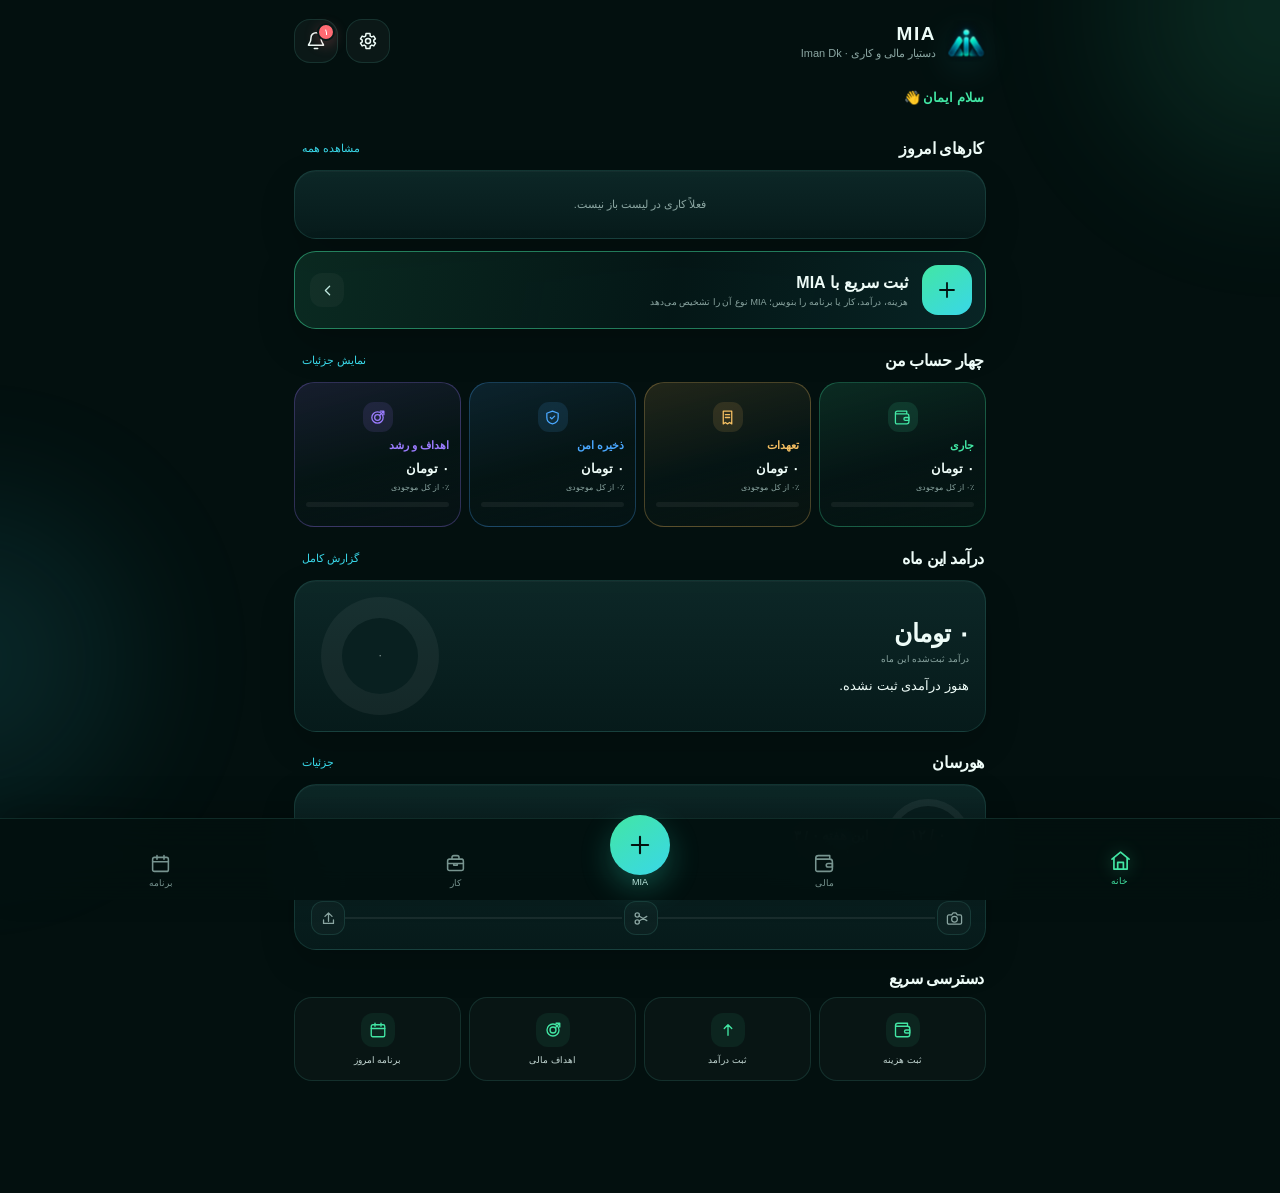
==== commit 070d6652: "Add files via upload" ====
--- a/index.html
+++ b/index.html
@@ -12,12 +12,13 @@
 <meta name="apple-mobile-web-app-title" content="MIA">
 <title>MIA</title>
 <link rel="manifest" href="manifest.json">
-<link rel="apple-touch-icon" href="icon-192.png">
+<link rel="apple-touch-icon" href="apple-touch-icon.png?v=112">
+<link rel="icon" type="image/png" href="favicon.png?v=112">
 <link rel="preconnect" href="https://fonts.googleapis.com">
 <link rel="preconnect" href="https://fonts.gstatic.com" crossorigin>
 <link href="https://fonts.googleapis.com/css2?family=Vazirmatn:wght@400;500;600;700;800&display=swap" rel="stylesheet">
-<link rel="stylesheet" href="styles.css?v=110">
-<link rel="stylesheet" href="styles-features.css?v=110">
+<link rel="stylesheet" href="styles.css?v=112">
+<link rel="stylesheet" href="styles-features.css?v=112">
 </head>
 <body>
 <div class="app-health-banner" id="appHealthBanner" hidden>
@@ -28,17 +29,7 @@
 <main class="app">
 <header class="topbar">
   <div class="brand">
-    <div class="brand-mark mia-logo-mark"><svg class="mia-logo-svg" viewBox="0 0 48 48" aria-hidden="true">
-  <defs>
-    <linearGradient id="miaG" x1="7" y1="7" x2="41" y2="41" gradientUnits="userSpaceOnUse">
-      <stop stop-color="#42e6a4"/><stop offset="1" stop-color="#39d7e8"/>
-    </linearGradient>
-  </defs>
-  <rect x="3.5" y="3.5" width="41" height="41" rx="13.5" fill="url(#miaG)"/>
-  <path d="M12.5 32V16.2c0-1.4 1.7-2.1 2.7-1.1L24 24l8.8-8.9c1-1 2.7-.3 2.7 1.1V32"
-        fill="none" stroke="#03110f" stroke-width="4.1" stroke-linecap="round" stroke-linejoin="round"/>
-  <circle cx="36.5" cy="11.5" r="3.1" fill="#03110f"/>
-</svg></div>
+    <div class="brand-mark mia-logo-mark"><img class="mia-logo-img" src="mia-logo.png?v=112" alt="MIA"></div>
     <div><b>MIA</b><small id="todayLabel">دستیار مالی و کاری · Iman Dk</small></div>
   </div>
   <div class="top-actions">
@@ -282,24 +273,14 @@
   </div>
 
   <div class="settings-profile panel">
-    <div class="settings-avatar mia-settings-logo"><svg class="mia-logo-svg" viewBox="0 0 48 48" aria-hidden="true">
-  <defs>
-    <linearGradient id="miaGSettings" x1="7" y1="7" x2="41" y2="41" gradientUnits="userSpaceOnUse">
-      <stop stop-color="#42e6a4"/><stop offset="1" stop-color="#39d7e8"/>
-    </linearGradient>
-  </defs>
-  <rect x="3.5" y="3.5" width="41" height="41" rx="13.5" fill="url(#miaGSettings)"/>
-  <path d="M12.5 32V16.2c0-1.4 1.7-2.1 2.7-1.1L24 24l8.8-8.9c1-1 2.7-.3 2.7 1.1V32"
-        fill="none" stroke="#03110f" stroke-width="4.1" stroke-linecap="round" stroke-linejoin="round"/>
-  <circle cx="36.5" cy="11.5" r="3.1" fill="#03110f"/>
-</svg></div>
+    <div class="settings-avatar mia-settings-logo"><img class="mia-logo-img" src="mia-logo.png?v=112" alt="MIA"></div>
     <div><b>Iman Dk</b><small>حساب اصلی MIA · دستیار شخصی مالی و کاری</small></div>
     <div class="settings-balance"><span>کل موجودی ثبت‌شده</span><strong id="settingsTotalBalance">۰ تومان</strong></div>
   </div>
 
   <div class="settings-group-title">حساب و همگام‌سازی</div>
   <div class="panel cloud-account-card">
-    <div class="cloud-account-avatar"><span data-icon="user"></span></div>
+    <div class="cloud-account-avatar mia-cloud-logo"><img class="mia-logo-img" src="mia-logo.png?v=112" alt="MIA"></div>
     <div class="cloud-account-copy">
       <b>Iman Dk</b>
       <small id="cloudAccountStatus">ذخیره محلی فعال · GitHub هنوز متصل نیست</small>
@@ -335,7 +316,7 @@
 
   <div class="settings-group-title">درباره MIA</div>
   <div class="panel settings-list">
-    <div class="settings-static"><span class="settings-row-icon" data-icon="info"></span><div><b>MIA v1.1.0</b><small>نسخه پایدار دستیار شخصی Iman Dk</small></div></div>
+    <div class="settings-static"><span class="settings-row-icon" data-icon="info"></span><div><b>MIA v1.1.2</b><small>نسخه پایدار دستیار شخصی Iman Dk</small></div></div>
   </div>
 </section>
 
@@ -447,7 +428,7 @@
 <div class="overlay" id="amountSheet" data-action="closeOverlay(event,&#x27;amountSheet&#x27;)">
   <div class="sheet" data-action="stopPropagation">
     <div class="handle"></div><div class="sheet-title"><div><span class="accent">ثبت هزینه</span><h2 id="amountCategoryTitle">مبلغ را وارد کن</h2></div><button data-action="closeSheet(&#x27;amountSheet&#x27;)">×</button></div>
-    <div class="money-input"><input id="amountInput" inputmode="decimal" placeholder="مثلاً 140 یا 1.5"><span>تومان</span></div>
+    <div class="money-input"><input id="amountInput" data-money-input="true" inputmode="numeric" placeholder="مثلاً 125,000"><span>تومان</span></div>
     <button class="primary big" data-action="saveQuickExpense()">ثبت هزینه</button>
   </div>
 </div>
@@ -470,7 +451,7 @@
     <label class="field-label">نام بانک / کارت این حساب</label>
     <input class="text-input" id="accountBankInput" placeholder="مثلاً ملت، پاسارگاد، سامان...">
     <label class="field-label account-balance-label">موجودی واقعی بانک</label>
-    <div class="money-input"><input id="accountBalanceInput" inputmode="decimal"><span>تومان</span></div>
+    <div class="money-input"><input id="accountBalanceInput" data-money-input="true" inputmode="numeric" placeholder="مثلاً 25,000,000"><span>تومان</span></div>
     <p class="muted account-note">این عدد فقط موجودی همین حساب را اصلاح می‌کند و درآمد یا هزینه جدید محسوب نمی‌شود.</p>
     <button class="primary big" data-action="saveAccountBalance()">ذخیره و تطبیق با بانک</button>
   </div>
@@ -500,11 +481,11 @@
   <div class="sheet" data-action="stopPropagation">
     <div class="handle"></div><div class="sheet-title"><div><span class="accent">پروژه فریلنس</span><h2>پروژه جدید</h2></div><button data-action="closeSheet(&#x27;projectSheet&#x27;)">×</button></div>
     <input class="text-input" id="projectTitle" placeholder="نام پروژه">
-    <input class="text-input" id="projectValue" inputmode="decimal" placeholder="ارزش پروژه، مثلاً 25 میلیون">
+    <input class="text-input" id="projectValue" data-money-input="true" inputmode="numeric" placeholder="ارزش پروژه، مثلاً 25,000,000">
     <button class="primary big" data-action="saveProject()">ثبت پروژه</button>
   </div>
 </div>
 
 <div class="toast" id="toast"><span id="toastText"></span><button id="toastAction"></button></div>
-<script type="module" src="app.js?v=110"></script><script type="module" src="boot.js?v=110"></script>
+<script type="module" src="app.js?v=112"></script><script type="module" src="boot.js?v=112"></script>
 </body></html>
--- a/styles-features.css
+++ b/styles-features.css
@@ -215,14 +215,50 @@
 @keyframes miaActionFloat{0%,100%{transform:translateY(0)}50%{transform:translateY(-3px)}}
 
 /* MIA identity */
-.mia-logo-mark{padding:0!important;background:none!important;box-shadow:none!important;overflow:visible}
-.mia-logo-svg{width:100%;height:100%;display:block;filter:drop-shadow(0 8px 18px rgba(57,215,232,.16))}
-.mia-logo-svg circle{transform-origin:36.5px 11.5px;animation:miaLogoDot 2.8s ease-in-out infinite}
-@keyframes miaLogoDot{0%,100%{opacity:1;transform:scale(1)}50%{opacity:.55;transform:scale(.72)}}
+.mia-logo-mark{
+  padding:0!important;
+  background:none!important;
+  box-shadow:none!important;
+  overflow:visible;
+}
+.mia-logo-img{
+  width:100%;
+  height:100%;
+  display:block;
+  object-fit:contain;
+  pointer-events:none;
+  filter:drop-shadow(0 7px 16px rgba(57,215,232,.16));
+}
+.brand-mark.mia-logo-mark .mia-logo-img{
+  transform:scale(1.14);
+}
+.mia-settings-logo{
+  padding:0!important;
+  background:none!important;
+  overflow:visible;
+}
+.mia-settings-logo .mia-logo-img{
+  width:62px;
+  height:62px;
+  max-width:none;
+  transform:scale(1.08);
+}
+.mia-cloud-logo{
+  padding:0!important;
+  overflow:visible!important;
+  background:none!important;
+  box-shadow:none!important;
+}
+.mia-cloud-logo .mia-logo-img{
+  width:48px;
+  height:48px;
+  max-width:none;
+  transform:scale(1.12);
+}
 .mia-home-signature{display:flex;align-items:center;gap:9px;margin:6px 2px 2px;opacity:.94}
 .mia-home-logo{width:34px;height:34px}
-.mia-home-signature b{font-size:15px;letter-spacing:.12em}.mia-home-signature small{display:block;color:var(--muted);font-size:7.5px;letter-spacing:.08em;margin-top:1px}
-.mia-settings-logo{padding:0!important;background:none!important}.mia-settings-logo .mia-logo-svg{width:56px;height:56px}
+.mia-home-signature b{font-size:15px;letter-spacing:.12em}
+.mia-home-signature small{display:block;color:var(--muted);font-size:7.5px;letter-spacing:.08em;margin-top:1px}
 
 /* Notification center */
 .notification-btn i{
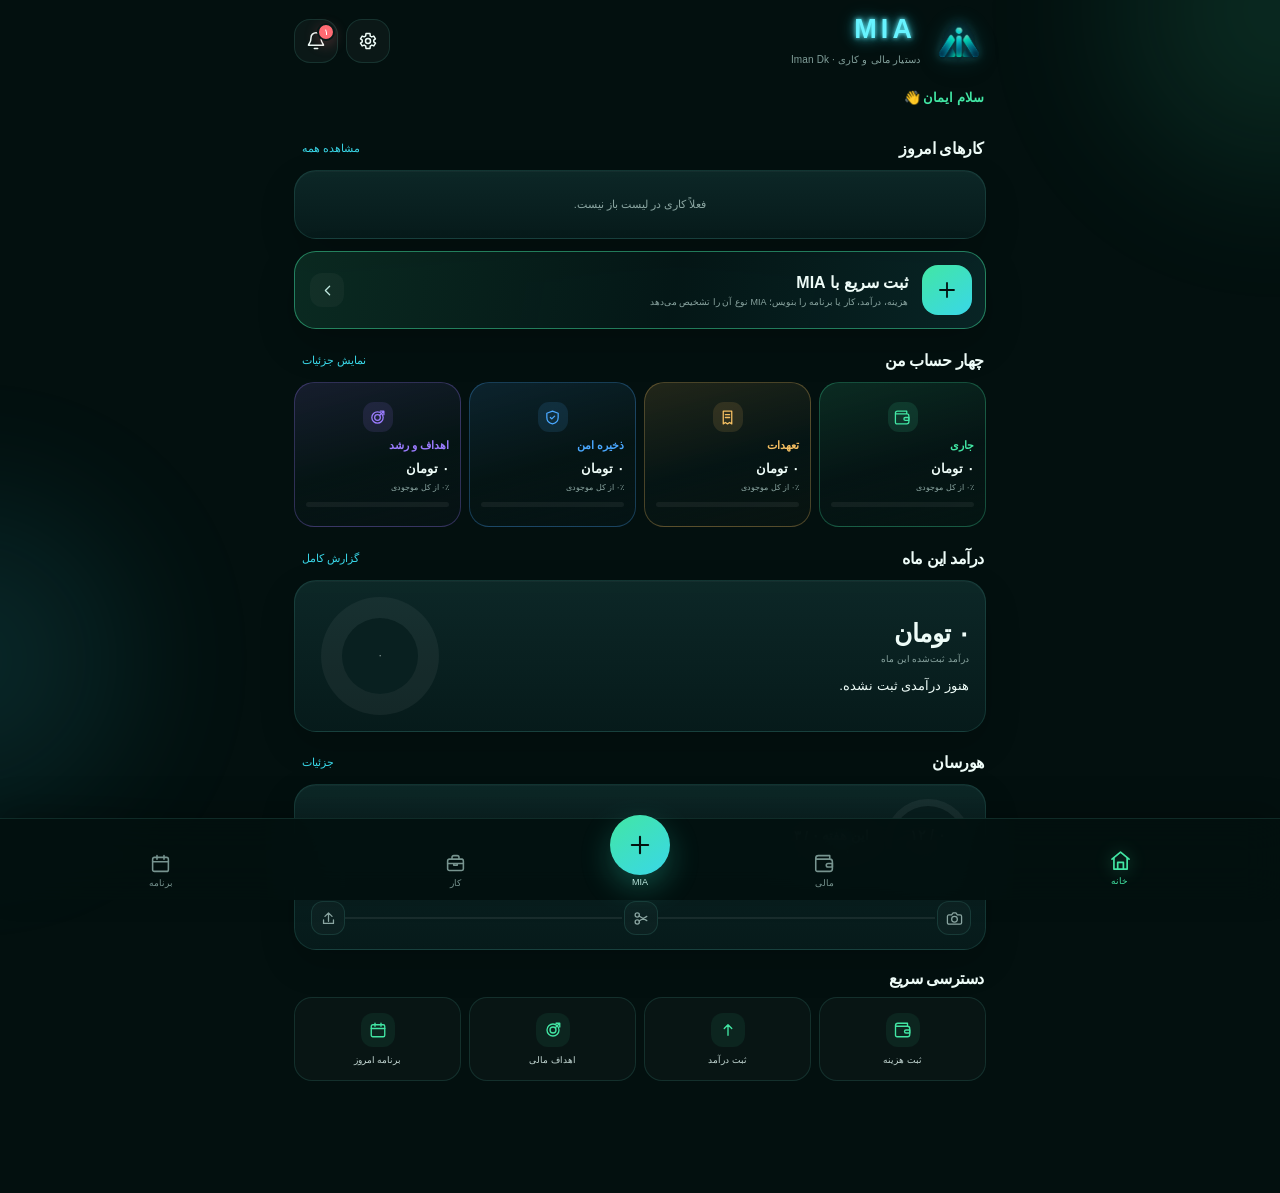
==== commit 1a285ab9: "Add files via upload" ====
--- a/index.html
+++ b/index.html
@@ -12,13 +12,13 @@
 <meta name="apple-mobile-web-app-title" content="MIA">
 <title>MIA</title>
 <link rel="manifest" href="manifest.json">
-<link rel="apple-touch-icon" href="apple-touch-icon.png?v=112">
-<link rel="icon" type="image/png" href="favicon.png?v=112">
+<link rel="apple-touch-icon" href="apple-touch-icon.png?v=113">
+<link rel="icon" type="image/png" href="favicon.png?v=113">
 <link rel="preconnect" href="https://fonts.googleapis.com">
 <link rel="preconnect" href="https://fonts.gstatic.com" crossorigin>
 <link href="https://fonts.googleapis.com/css2?family=Vazirmatn:wght@400;500;600;700;800&display=swap" rel="stylesheet">
-<link rel="stylesheet" href="styles.css?v=112">
-<link rel="stylesheet" href="styles-features.css?v=112">
+<link rel="stylesheet" href="styles.css?v=113">
+<link rel="stylesheet" href="styles-features.css?v=113">
 </head>
 <body>
 <div class="app-health-banner" id="appHealthBanner" hidden>
@@ -29,8 +29,8 @@
 <main class="app">
 <header class="topbar">
   <div class="brand">
-    <div class="brand-mark mia-logo-mark"><img class="mia-logo-img" src="mia-logo.png?v=112" alt="MIA"></div>
-    <div><b>MIA</b><small id="todayLabel">دستیار مالی و کاری · Iman Dk</small></div>
+    <div class="brand-mark mia-logo-mark"><img class="mia-logo-img" src="mia-logo.png?v=113" alt="MIA"></div>
+    <div class="brand-copy"><b class="brand-title">MIA</b><small id="todayLabel">دستیار مالی و کاری · Iman Dk</small></div>
   </div>
   <div class="top-actions">
     <button class="icon-btn notification-btn" data-action="openNotifications()" aria-label="اعلان‌های MIA"><span data-icon="bell"></span><i id="notificationBadge">۰</i></button>
@@ -273,14 +273,14 @@
   </div>
 
   <div class="settings-profile panel">
-    <div class="settings-avatar mia-settings-logo"><img class="mia-logo-img" src="mia-logo.png?v=112" alt="MIA"></div>
+    <div class="settings-avatar mia-settings-logo"><img class="mia-logo-img" src="mia-logo.png?v=113" alt="MIA"></div>
     <div><b>Iman Dk</b><small>حساب اصلی MIA · دستیار شخصی مالی و کاری</small></div>
     <div class="settings-balance"><span>کل موجودی ثبت‌شده</span><strong id="settingsTotalBalance">۰ تومان</strong></div>
   </div>
 
   <div class="settings-group-title">حساب و همگام‌سازی</div>
   <div class="panel cloud-account-card">
-    <div class="cloud-account-avatar mia-cloud-logo"><img class="mia-logo-img" src="mia-logo.png?v=112" alt="MIA"></div>
+    <div class="cloud-account-avatar mia-cloud-logo"><img class="mia-logo-img" src="mia-logo.png?v=113" alt="MIA"></div>
     <div class="cloud-account-copy">
       <b>Iman Dk</b>
       <small id="cloudAccountStatus">ذخیره محلی فعال · GitHub هنوز متصل نیست</small>
@@ -316,7 +316,7 @@
 
   <div class="settings-group-title">درباره MIA</div>
   <div class="panel settings-list">
-    <div class="settings-static"><span class="settings-row-icon" data-icon="info"></span><div><b>MIA v1.1.2</b><small>نسخه پایدار دستیار شخصی Iman Dk</small></div></div>
+    <div class="settings-static"><span class="settings-row-icon" data-icon="info"></span><div><b>MIA v1.1.3</b><small>نسخه پایدار دستیار شخصی Iman Dk</small></div></div>
   </div>
 </section>
 
@@ -487,5 +487,5 @@
 </div>
 
 <div class="toast" id="toast"><span id="toastText"></span><button id="toastAction"></button></div>
-<script type="module" src="app.js?v=112"></script><script type="module" src="boot.js?v=112"></script>
+<script type="module" src="app.js?v=113"></script><script type="module" src="boot.js?v=113"></script>
 </body></html>
--- a/styles-features.css
+++ b/styles-features.css
@@ -1498,3 +1498,112 @@
   box-shadow:0 0 0 4px rgba(244,191,98,.10),0 0 16px rgba(244,191,98,.16);
 }
 [data-action]{-webkit-tap-highlight-color:transparent}
+
+
+/* ==========================================================
+   MIA v1.1.3 — Soft logo + Neon header identity
+   ========================================================== */
+
+.topbar .brand{
+  display:flex;
+  align-items:center;
+  justify-content:flex-start;
+  gap:12px;
+}
+
+.topbar .brand-mark.mia-logo-mark{
+  width:54px;
+  height:54px;
+  flex:0 0 54px;
+  border:0!important;
+  outline:0!important;
+  border-radius:22px!important;
+  background:transparent!important;
+  box-shadow:none!important;
+  overflow:visible!important;
+  isolation:isolate;
+}
+
+.topbar .brand-mark.mia-logo-mark::before,
+.topbar .brand-mark.mia-logo-mark::after{
+  content:none!important;
+  display:none!important;
+}
+
+.topbar .brand-mark.mia-logo-mark .mia-logo-img{
+  width:64px!important;
+  height:64px!important;
+  max-width:none!important;
+  margin:-5px;
+  object-fit:contain;
+  transform:none!important;
+  filter:
+    drop-shadow(0 0 5px rgba(57,215,232,.38))
+    drop-shadow(0 0 12px rgba(57,215,232,.20))
+    drop-shadow(0 6px 14px rgba(0,0,0,.18))!important;
+  opacity:.98;
+}
+
+.topbar .brand-copy{
+  min-width:0;
+  display:flex;
+  flex-direction:column;
+  align-items:flex-start;
+  justify-content:center;
+  text-align:right;
+  line-height:1;
+}
+
+.topbar .brand-title{
+  display:block;
+  margin:0;
+  padding:0;
+  color:#67f3ff;
+  font-size:27px!important;
+  font-weight:600!important;
+  letter-spacing:.15em;
+  line-height:1.05;
+  text-indent:.15em;
+  text-shadow:
+    0 0 4px rgba(103,243,255,.95),
+    0 0 10px rgba(57,215,232,.68),
+    0 0 20px rgba(57,215,232,.32);
+  filter:drop-shadow(0 2px 7px rgba(57,215,232,.16));
+}
+
+.topbar .brand-copy small{
+  display:block;
+  width:100%;
+  margin-top:9px;
+  color:#8aa8a3!important;
+  font-size:10px!important;
+  line-height:1.55;
+  letter-spacing:.015em;
+  white-space:nowrap;
+  text-align:justify;
+  text-align-last:right;
+  opacity:.94;
+}
+
+@media(max-width:390px){
+  .topbar .brand{gap:9px}
+  .topbar .brand-mark.mia-logo-mark{
+    width:49px;
+    height:49px;
+    flex-basis:49px;
+  }
+  .topbar .brand-mark.mia-logo-mark .mia-logo-img{
+    width:58px!important;
+    height:58px!important;
+    margin:-4px;
+  }
+  .topbar .brand-title{
+    font-size:24px!important;
+    letter-spacing:.13em;
+    text-indent:.13em;
+  }
+  .topbar .brand-copy small{
+    font-size:9px!important;
+    margin-top:7px;
+  }
+}
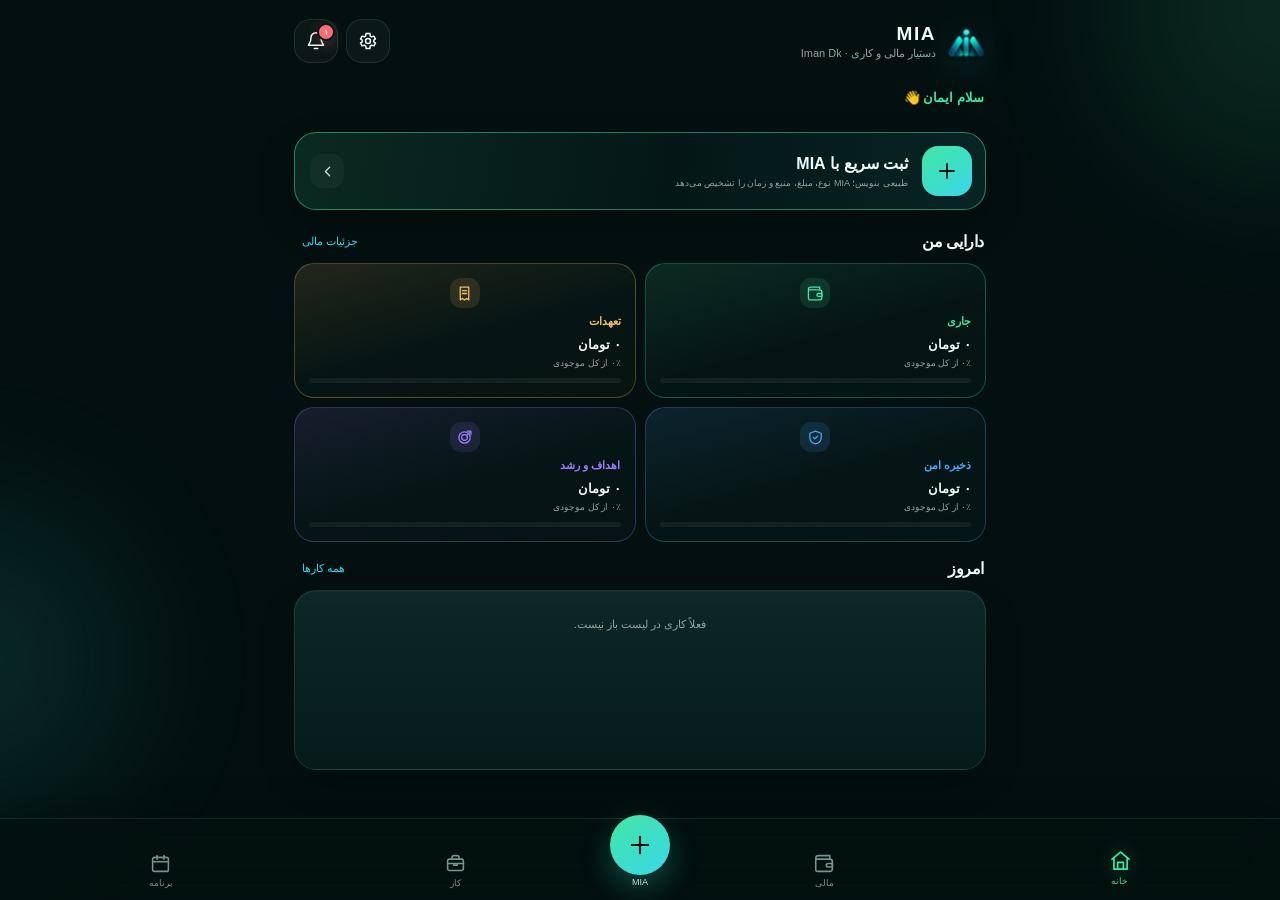
==== commit a65bbc5f: "Add files via upload" ====
--- a/index.html
+++ b/index.html
@@ -12,13 +12,13 @@
 <meta name="apple-mobile-web-app-title" content="MIA">
 <title>MIA</title>
 <link rel="manifest" href="manifest.json">
-<link rel="apple-touch-icon" href="apple-touch-icon.png?v=113">
-<link rel="icon" type="image/png" href="favicon.png?v=113">
+<link rel="apple-touch-icon" href="apple-touch-icon.png?v=120">
+<link rel="icon" type="image/png" href="favicon.png?v=120">
 <link rel="preconnect" href="https://fonts.googleapis.com">
 <link rel="preconnect" href="https://fonts.gstatic.com" crossorigin>
 <link href="https://fonts.googleapis.com/css2?family=Vazirmatn:wght@400;500;600;700;800&display=swap" rel="stylesheet">
-<link rel="stylesheet" href="styles.css?v=113">
-<link rel="stylesheet" href="styles-features.css?v=113">
+<link rel="stylesheet" href="styles.css?v=120">
+<link rel="stylesheet" href="styles-features.css?v=120">
 </head>
 <body>
 <div class="app-health-banner" id="appHealthBanner" hidden>
@@ -29,8 +29,8 @@
 <main class="app">
 <header class="topbar">
   <div class="brand">
-    <div class="brand-mark mia-logo-mark"><img class="mia-logo-img" src="mia-logo.png?v=113" alt="MIA"></div>
-    <div class="brand-copy"><b class="brand-title">MIA</b><small id="todayLabel">دستیار مالی و کاری · Iman Dk</small></div>
+    <div class="brand-mark mia-logo-mark"><img class="mia-logo-img" src="mia-logo.png?v=120" alt="MIA"></div>
+    <div><b>MIA</b><small id="todayLabel">دستیار مالی و کاری · Iman Dk</small></div>
   </div>
   <div class="top-actions">
     <button class="icon-btn notification-btn" data-action="openNotifications()" aria-label="اعلان‌های MIA"><span data-icon="bell"></span><i id="notificationBadge">۰</i></button>
@@ -42,49 +42,23 @@
 <section class="page active" id="home">
   <div class="hello home-welcome home-welcome-compact"><span>سلام ایمان 👋</span></div>
 
-  <div class="section-head home-today-head"><h2>کارهای امروز</h2><button data-action="switchPage(&#x27;planner&#x27;);openPlannerTab(&#x27;tasks&#x27;)">مشاهده همه</button></div>
-  <div class="panel compact-list home-task-card home-task-card-top" id="homeTasks"></div>
-
-  <button class="quick-entry-card" data-action="openQuick()">
+  <button class="quick-entry-card home-primary-action" data-action="openQuick()">
     <span class="quick-entry-icon" data-icon="plus"></span>
-    <div><b>ثبت سریع با MIA</b><small>هزینه، درآمد، کار یا برنامه را بنویس؛ MIA نوع آن را تشخیص می‌دهد</small></div>
+    <div><b>ثبت سریع با MIA</b><small>طبیعی بنویس؛ MIA نوع، مبلغ، منبع و زمان را تشخیص می‌دهد</small></div>
     <span class="quick-arrow" data-icon="chevron-left"></span>
   </button>
 
-  <div class="section-head"><h2>چهار حساب من</h2><button data-action="switchPage(&#x27;finance&#x27;)">نمایش جزئیات</button></div>
-  <div class="home-account-grid" id="homeAccounts"></div>
-
-  <div class="section-head"><h2>درآمد این ماه</h2><button data-action="switchPage(&#x27;finance&#x27;);openFinanceTab(&#x27;income&#x27;)">گزارش کامل</button></div>
-  <div class="panel home-income-card">
-    <div class="home-income-copy">
-      <strong id="homeIncomeTotal">۰ تومان</strong>
-      <small id="homeIncomeTrend">درآمد ثبت‌شده این ماه</small>
-      <div id="homeIncomeLegend" class="home-income-legend"></div>
-    </div>
-    <div class="donut home-donut" id="homeIncomeDonut"><span id="homeIncomeDonutText">۰</span></div>
-  </div>
-
-  <div class="section-head compact"><h2>هورسان</h2><button data-action="switchPage(&#x27;work&#x27;);openWorkTab(&#x27;hoorsun&#x27;)">جزئیات</button></div>
-  <div class="panel home-hoorsun-card home-hoorsun-card-wide">
-    <div class="home-hoorsun-top">
-      <div class="ring mini-ring" id="homeReelRing"><strong id="homeReels">۰ / ۱۲</strong><small>ریلز</small></div>
-      <div><b id="homeReelWeek">این هفته ۰ / ۳</b><small id="homeReelRemain">۱۲ ریلز باقی مانده</small></div>
-    </div>
-    <div class="home-stage-row">
-      <span id="homeStageShoot" data-icon="camera"></span>
-      <i></i>
-      <span id="homeStageEdit" data-icon="scissors"></span>
-      <i></i>
-      <span id="homeStageUpload" data-icon="upload"></span>
-    </div>
-  </div>
-
-  <div class="section-head"><h2>دسترسی سریع</h2></div>
-  <div class="quick-access-grid">
-    <button data-action="openQuick(&#x27;expense&#x27;)"><span data-icon="wallet"></span><small>ثبت هزینه</small></button>
-    <button data-action="openQuick(&#x27;income&#x27;)"><span data-icon="arrow-up"></span><small>ثبت درآمد</small></button>
-    <button data-action="switchPage(&#x27;finance&#x27;);openFinanceTab(&#x27;overview&#x27;)"><span data-icon="target"></span><small>اهداف مالی</small></button>
-    <button data-action="switchPage(&#x27;planner&#x27;)"><span data-icon="calendar"></span><small>برنامه امروز</small></button>
+  <div class="section-head"><h2>دارایی من</h2><button data-action="switchPage(&#x27;finance&#x27;)">جزئیات مالی</button></div>
+  <div class="home-account-grid home-account-grid-clean" id="homeAccounts"></div>
+
+  <div class="section-head home-today-head"><h2>امروز</h2><button data-action="switchPage(&#x27;planner&#x27;);openPlannerTab(&#x27;tasks&#x27;)">همه کارها</button></div>
+  <div class="panel compact-list home-task-card" id="homeTasks"></div>
+
+  <!-- Kept off-screen for backward-compatible render/state calculations. Detailed views live in Finance/Work. -->
+  <div class="home-hidden-metrics" hidden>
+    <strong id="homeIncomeTotal">۰ تومان</strong><small id="homeIncomeTrend"></small><div id="homeIncomeLegend"></div><div id="homeIncomeDonut"><span id="homeIncomeDonutText">۰</span></div>
+    <div id="homeReelRing"><strong id="homeReels">۰ / ۱۲</strong></div><b id="homeReelWeek"></b><small id="homeReelRemain"></small>
+    <span id="homeStageShoot"></span><span id="homeStageEdit"></span><span id="homeStageUpload"></span>
   </div>
 </section>
 
@@ -147,7 +121,16 @@
 <!-- WORK -->
 <section class="page" id="work">
   <div class="page-title"><div><h1>کار</h1><p>پیگیری کار، خروجی و درآمد</p></div></div>
-  <div class="segmented work-tabs mia-subtabs">
+  <div class="work-source-picker panel">
+    <div><b>حوزه کاری</b><small>فقط بخش موردنیاز را ببین</small></div>
+    <select id="workSourceSelect" class="text-input compact-select" aria-label="انتخاب حوزه کاری">
+      <option value="hoorsun">هورسان</option>
+      <option value="hirsa">هیرسا</option>
+      <option value="snapp">اسنپ</option>
+      <option value="freelance">فریلنس</option>
+    </select>
+  </div>
+  <div class="segmented work-tabs mia-subtabs legacy-work-tabs" aria-hidden="true">
     <button class="active" data-wtab="hoorsun" data-action="openWorkTab(&#x27;hoorsun&#x27;)">هورسان</button>
     <button data-wtab="hirsa" data-action="openWorkTab(&#x27;hirsa&#x27;)">هیرسا</button>
     <button data-wtab="snapp" data-action="openWorkTab(&#x27;snapp&#x27;)">اسنپ</button>
@@ -178,13 +161,16 @@
       </button>
     </div>
     <div class="stage-hint">با تکمیل هر سه مرحله، یک ریلز به چرخه اضافه می‌شود و مراحل برای ریلز بعدی از نو آماده می‌شوند.</div>
-    <div class="stats-3">
-      <div><span>این هفته</span><b id="weekReels">۰ / ۳</b></div>
-      <div><span>باقی‌مانده چرخه</span><b id="cycleRemain">۱۲</b></div>
-      <div><span>روز فیلم‌برداری</span><b>پنجشنبه</b></div>
-    </div>
-    <div class="section-head"><h2>ریلزهای ثبت‌شده</h2></div>
-    <div class="panel compact-list" id="reelsList"></div>
+    <details class="work-report-collapse panel">
+      <summary><span><b>گزارش و تاریخچه هورسان</b><small>آمار چرخه و ریلزهای تکمیل‌شده</small></span><span data-icon="chevron-left"></span></summary>
+      <div class="stats-3 work-stats-compact">
+        <div><span>این هفته</span><b id="weekReels">۰ / ۳</b></div>
+        <div><span>باقی‌مانده چرخه</span><b id="cycleRemain">۱۲</b></div>
+        <div><span>روز فیلم‌برداری</span><b>پنجشنبه</b></div>
+      </div>
+      <div class="section-head"><h2>ریلزهای ثبت‌شده</h2></div>
+      <div class="compact-list report-list" id="reelsList"></div>
+    </details>
   </div>
 
   <div class="work-pane" id="work-hirsa">
@@ -268,55 +254,52 @@
 <!-- SETTINGS PAGE -->
 <section class="page" id="settingsPage">
   <div class="page-title settings-title">
-    <div><h1>تنظیمات</h1><p>حساب، داده‌ها و شخصی‌سازی MIA</p></div>
+    <div><h1>تنظیمات</h1><p>فقط چیزی که لازم داری باز کن</p></div>
     <button class="round-add" data-action="switchPage(&#x27;home&#x27;)" aria-label="بازگشت"><span data-icon="chevron-right"></span></button>
   </div>
 
-  <div class="settings-profile panel">
-    <div class="settings-avatar mia-settings-logo"><img class="mia-logo-img" src="mia-logo.png?v=113" alt="MIA"></div>
-    <div><b>Iman Dk</b><small>حساب اصلی MIA · دستیار شخصی مالی و کاری</small></div>
-    <div class="settings-balance"><span>کل موجودی ثبت‌شده</span><strong id="settingsTotalBalance">۰ تومان</strong></div>
-  </div>
-
-  <div class="settings-group-title">حساب و همگام‌سازی</div>
-  <div class="panel cloud-account-card">
-    <div class="cloud-account-avatar mia-cloud-logo"><img class="mia-logo-img" src="mia-logo.png?v=113" alt="MIA"></div>
-    <div class="cloud-account-copy">
-      <b>Iman Dk</b>
-      <small id="cloudAccountStatus">ذخیره محلی فعال · GitHub هنوز متصل نیست</small>
-      <span id="cloudLastSync">آخرین همگام‌سازی: —</span>
-    </div>
+  <div class="settings-profile panel settings-profile-clean">
+    <div class="settings-avatar mia-settings-logo"><img class="mia-logo-img" src="mia-logo.png?v=120" alt="MIA"></div>
+    <div><b>Iman Dk</b><small>MIA · دستیار شخصی مالی و کاری</small></div>
+    <div class="settings-balance"><span>کل دارایی ثبت‌شده</span><strong id="settingsTotalBalance">۰ تومان</strong></div>
+  </div>
+
+  <div class="panel cloud-account-card settings-cloud-compact">
+    <div class="cloud-account-avatar mia-cloud-logo"><img class="mia-logo-img" src="mia-logo.png?v=120" alt="MIA"></div>
+    <div class="cloud-account-copy"><b>وضعیت داده‌ها</b><small id="cloudAccountStatus">ذخیره محلی فعال · GitHub هنوز متصل نیست</small><span id="cloudLastSync">آخرین همگام‌سازی: —</span></div>
     <i class="cloud-status-dot" id="cloudStatusDot"></i>
   </div>
-  <div class="panel settings-list">
-    <button class="settings-row" data-action="openCloudSyncSettings()">
-      <span class="settings-row-icon cloud-icon" data-icon="shield"></span>
-      <div><b>پشتیبان‌گیری خودکار GitHub</b><small>بکاپ رمزگذاری‌شده روی شاخه جداگانه mia-backup</small></div>
-      <span data-icon="chevron-left"></span>
-    </button>
-    <button class="settings-row" data-action="runHealthCheck(true)">
-      <span class="settings-row-icon health-icon" data-icon="check"></span>
-      <div><b>بررسی سلامت MIA</b><small id="appHealthText">در حال بررسی ساختار برنامه…</small></div>
-      <span data-icon="chevron-left"></span>
-    </button>
-  </div>
-
-  <div class="settings-group-title">مالی و حساب‌ها</div>
-  <div class="panel settings-list">
-    <button class="settings-row" data-action="switchPage(&#x27;finance&#x27;)"><span class="settings-row-icon account-current" data-icon="wallet"></span><div><b>چهار حساب مالی</b><small>جاری، تعهدات، ذخیره امن و اهداف</small></div><span data-icon="chevron-left"></span></button>
-    <button class="settings-row" data-action="openQuick(&#x27;income&#x27;)"><span class="settings-row-icon" data-icon="arrow-up"></span><div><b>ثبت درآمد جدید</b><small>ثبت درآمد و پیشنهاد تقسیم هوشمند</small></div><span data-icon="chevron-left"></span></button>
-  </div>
-
-  <div class="settings-group-title">داده‌ها و ابزارها</div>
-  <div class="panel settings-list">
-    <a class="settings-row" href="setup-ios.html"><span class="settings-row-icon" data-icon="smartphone"></span><div><b>Action Button و یادآوری شبانه</b><small>ثبت سریع MIA + یادآوری روزانه ساعت ۰۰:۰۰ از iPhone</small></div><span data-icon="chevron-left"></span></a>
-    <button class="settings-row" data-action="exportData()"><span class="settings-row-icon blue-icon" data-icon="download"></span><div><b>دریافت فایل پشتیبان</b><small>ذخیره اطلاعات MIA در قالب JSON</small></div><span data-icon="chevron-left"></span></button>
-    <button class="settings-row" data-action="resetHoorsunCycle()"><span class="settings-row-icon purple-icon" data-icon="rotate-ccw"></span><div><b>شروع چرخه جدید هورسان</b><small>آرشیو چرخه فعلی و شروع ۱۲ ریلز جدید</small></div><span data-icon="chevron-left"></span></button>
-  </div>
-
-  <div class="settings-group-title">درباره MIA</div>
-  <div class="panel settings-list">
-    <div class="settings-static"><span class="settings-row-icon" data-icon="info"></span><div><b>MIA v1.1.3</b><small>نسخه پایدار دستیار شخصی Iman Dk</small></div></div>
+
+  <div class="settings-accordion">
+    <details class="settings-collapse panel">
+      <summary><span data-icon="shield"></span><div><b>حساب و همگام‌سازی</b><small>GitHub و بررسی سلامت</small></div><span data-icon="chevron-left"></span></summary>
+      <div class="settings-list">
+        <button class="settings-row" data-action="openCloudSyncSettings()"><span class="settings-row-icon cloud-icon" data-icon="shield"></span><div><b>پشتیبان‌گیری خودکار GitHub</b><small>بکاپ رمزگذاری‌شده روی شاخه جداگانه</small></div><span data-icon="chevron-left"></span></button>
+        <button class="settings-row" data-action="runHealthCheck(true)"><span class="settings-row-icon health-icon" data-icon="check"></span><div><b>بررسی سلامت MIA</b><small id="appHealthText">در حال بررسی ساختار برنامه…</small></div><span data-icon="chevron-left"></span></button>
+      </div>
+    </details>
+
+    <details class="settings-collapse panel">
+      <summary><span data-icon="wallet"></span><div><b>مالی و حساب‌ها</b><small>دارایی‌ها و ثبت درآمد</small></div><span data-icon="chevron-left"></span></summary>
+      <div class="settings-list">
+        <button class="settings-row" data-action="switchPage(&#x27;finance&#x27;)"><span class="settings-row-icon account-current" data-icon="wallet"></span><div><b>چهار حساب مالی</b><small>جاری، تعهدات، ذخیره امن و اهداف</small></div><span data-icon="chevron-left"></span></button>
+        <button class="settings-row" data-action="openQuick(&#x27;income&#x27;)"><span class="settings-row-icon" data-icon="arrow-up"></span><div><b>ثبت درآمد جدید</b><small>پیشنهاد تقسیم بدون تغییر خودکار دارایی</small></div><span data-icon="chevron-left"></span></button>
+      </div>
+    </details>
+
+    <details class="settings-collapse panel">
+      <summary><span data-icon="download"></span><div><b>داده‌ها و ابزارها</b><small>پشتیبان، iPhone و چرخه هورسان</small></div><span data-icon="chevron-left"></span></summary>
+      <div class="settings-list">
+        <a class="settings-row" href="setup-ios.html"><span class="settings-row-icon" data-icon="smartphone"></span><div><b>Action Button و یادآوری شبانه</b><small>ثبت سریع MIA و Reminder روزانه</small></div><span data-icon="chevron-left"></span></a>
+        <button class="settings-row" data-action="exportData()"><span class="settings-row-icon blue-icon" data-icon="download"></span><div><b>دریافت فایل پشتیبان</b><small>خروجی JSON از اطلاعات MIA</small></div><span data-icon="chevron-left"></span></button>
+        <button class="settings-row" data-action="resetHoorsunCycle()"><span class="settings-row-icon purple-icon" data-icon="rotate-ccw"></span><div><b>شروع چرخه جدید هورسان</b><small>آرشیو چرخه فعلی و شروع ۱۲ ریلز جدید</small></div><span data-icon="chevron-left"></span></button>
+      </div>
+    </details>
+
+    <details class="settings-collapse panel">
+      <summary><span data-icon="info"></span><div><b>درباره MIA</b><small>نسخه و اطلاعات برنامه</small></div><span data-icon="chevron-left"></span></summary>
+      <div class="settings-static"><span class="settings-row-icon" data-icon="info"></span><div><b>MIA v1.2.0</b><small>نسخه کنترل دستی دارایی و رابط خلوت</small></div></div>
+    </details>
   </div>
 </section>
 
@@ -429,18 +412,31 @@
   <div class="sheet" data-action="stopPropagation">
     <div class="handle"></div><div class="sheet-title"><div><span class="accent">ثبت هزینه</span><h2 id="amountCategoryTitle">مبلغ را وارد کن</h2></div><button data-action="closeSheet(&#x27;amountSheet&#x27;)">×</button></div>
     <div class="money-input"><input id="amountInput" data-money-input="true" inputmode="numeric" placeholder="مثلاً 125,000"><span>تومان</span></div>
-    <button class="primary big" data-action="saveQuickExpense()">ثبت هزینه</button>
+    <button class="primary big" data-action="saveQuickExpense()">تأیید مبلغ</button>
+  </div>
+</div>
+
+<!-- EXPENSE DESCRIPTION -->
+<div class="overlay" id="expenseDescriptionSheet" data-action="closeOverlay(event,&#x27;expenseDescriptionSheet&#x27;)">
+  <div class="sheet" data-action="stopPropagation">
+    <div class="handle"></div>
+    <div class="sheet-title"><div><span class="accent">شرح هزینه</span><h2 id="expenseDescriptionTitle">هزینه</h2></div><button data-action="closeSheet(&#x27;expenseDescriptionSheet&#x27;)">×</button></div>
+    <label class="field-label">این هزینه دقیقاً بابت چه بود؟</label>
+    <textarea class="text-input expense-description-input" id="expenseDescriptionInput" rows="4" placeholder="مثلاً: بنزین خودرو برای رفت‌وآمد پروژه لواسان"></textarea>
+    <p class="muted">برای سیگار این مرحله نمایش داده نمی‌شود.</p>
+    <button class="primary big" data-action="saveExpenseDescription()">ثبت هزینه با شرح</button>
   </div>
 </div>
 
 <!-- ALLOCATION -->
 <div class="overlay" id="allocationSheet" data-action="closeOverlay(event,&#x27;allocationSheet&#x27;)">
   <div class="sheet" data-action="stopPropagation">
-    <div class="handle"></div><div class="sheet-title"><div><span class="accent">تقسیم درآمد</span><h2 id="allocationTitle">پیشنهاد MIA</h2></div><button data-action="closeSheet(&#x27;allocationSheet&#x27;)">×</button></div>
-    <p class="muted">MIA مبلغ و درصد پیشنهادی را حساب می‌کند. انتقال واقعی را خودت بین چهار بانک انجام بده؛ بعد دکمه «انتقال‌ها را انجام دادم» را بزن.</p>
+    <div class="handle"></div><div class="sheet-title"><div><span class="accent">پیشنهاد بودجه‌بندی</span><h2 id="allocationTitle">پیشنهاد MIA</h2></div><button data-action="closeSheet(&#x27;allocationSheet&#x27;)">×</button></div>
+    <div class="info-card allocation-info"><b>هیچ مبلغی خودکار وارد دارایی‌ها نمی‌شود.</b><p>مقادیر پیشنهادی را کم‌وزیاد کن. فقط با تأیید نهایی، همان اعدادی که وارد کرده‌ای به حساب‌ها اضافه می‌شوند.</p></div>
     <div id="allocationRows"></div>
-    <button class="primary big" data-action="confirmAllocation()">انتقال‌ها را انجام دادم</button>
-    <button class="ghost big" data-action="closeSheet(&#x27;allocationSheet&#x27;)">بعداً انجام می‌دهم</button>
+    <div class="allocation-summary panel"><div><span>جمع واردشده</span><b id="allocationEntered">۰ تومان</b></div><div><span>وضعیت</span><b id="allocationRemain">—</b></div></div>
+    <button class="primary big" id="allocationConfirmBtn" data-action="confirmAllocation()">ثبت همین تقسیم در دارایی‌ها</button>
+    <button class="ghost big" data-action="deferAllocation()">فقط درآمد ثبت شود؛ فعلاً تقسیم نکن</button>
   </div>
 </div>
 
@@ -454,6 +450,29 @@
     <div class="money-input"><input id="accountBalanceInput" data-money-input="true" inputmode="numeric" placeholder="مثلاً 25,000,000"><span>تومان</span></div>
     <p class="muted account-note">این عدد فقط موجودی همین حساب را اصلاح می‌کند و درآمد یا هزینه جدید محسوب نمی‌شود.</p>
     <button class="primary big" data-action="saveAccountBalance()">ذخیره و تطبیق با بانک</button>
+    <button class="ghost big danger-ghost" data-action="resetAccountBalance()">صفر کردن موجودی این دارایی</button>
+  </div>
+</div>
+
+<!-- TRANSACTION EDITOR -->
+<div class="overlay" id="transactionEditSheet" data-action="closeOverlay(event,&#x27;transactionEditSheet&#x27;)">
+  <div class="sheet" data-action="stopPropagation">
+    <div class="handle"></div>
+    <div class="sheet-title"><div><span class="accent" id="transactionEditAccent">ویرایش تراکنش</span><h2 id="transactionEditTitle">تراکنش</h2></div><button data-action="closeSheet(&#x27;transactionEditSheet&#x27;)">×</button></div>
+    <label class="field-label">مبلغ</label>
+    <div class="money-input"><input id="transactionEditAmount" data-money-input="true" inputmode="numeric"><span>تومان</span></div>
+    <div id="transactionSourceField">
+      <label class="field-label">منبع درآمد</label>
+      <select class="text-input" id="transactionEditSource"><option value="hirsa">هیرسا</option><option value="hoorsun">هورسان</option><option value="snapp">اسنپ</option><option value="freelance">فریلنس</option><option value="other">سایر</option></select>
+    </div>
+    <div id="transactionCategoryField">
+      <label class="field-label">دسته هزینه</label>
+      <select class="text-input" id="transactionEditCategory"><option value="cigarette">سیگار</option><option value="kimia">کیمیا / رستوران</option><option value="fuel">بنزین</option><option value="car">خودرو</option><option value="home">خانه</option><option value="internet">اینترنت و اشتراک</option><option value="installments">اقساط</option><option value="fun">تفریح</option><option value="personal">خرید شخصی</option><option value="other">سایر</option></select>
+    </div>
+    <label class="field-label">شرح</label>
+    <textarea class="text-input expense-description-input" id="transactionEditNote" rows="3" placeholder="شرح تراکنش"></textarea>
+    <button class="primary big" data-action="saveTransactionEdit()">ذخیره تغییرات</button>
+    <button class="ghost big danger-ghost" data-action="deleteEditingTransaction()">حذف این تراکنش</button>
   </div>
 </div>
 
@@ -487,5 +506,5 @@
 </div>
 
 <div class="toast" id="toast"><span id="toastText"></span><button id="toastAction"></button></div>
-<script type="module" src="app.js?v=113"></script><script type="module" src="boot.js?v=113"></script>
+<script type="module" src="app.js?v=120"></script><script type="module" src="boot.js?v=120"></script>
 </body></html>
--- a/styles-features.css
+++ b/styles-features.css
@@ -1499,111 +1499,71 @@
 }
 [data-action]{-webkit-tap-highlight-color:transparent}
 
-
-/* ==========================================================
-   MIA v1.1.3 — Soft logo + Neon header identity
-   ========================================================== */
-
-.topbar .brand{
-  display:flex;
-  align-items:center;
-  justify-content:flex-start;
-  gap:12px;
-}
-
-.topbar .brand-mark.mia-logo-mark{
-  width:54px;
-  height:54px;
-  flex:0 0 54px;
-  border:0!important;
-  outline:0!important;
-  border-radius:22px!important;
-  background:transparent!important;
-  box-shadow:none!important;
-  overflow:visible!important;
-  isolation:isolate;
-}
-
-.topbar .brand-mark.mia-logo-mark::before,
-.topbar .brand-mark.mia-logo-mark::after{
-  content:none!important;
-  display:none!important;
-}
-
-.topbar .brand-mark.mia-logo-mark .mia-logo-img{
-  width:64px!important;
-  height:64px!important;
-  max-width:none!important;
-  margin:-5px;
-  object-fit:contain;
-  transform:none!important;
-  filter:
-    drop-shadow(0 0 5px rgba(57,215,232,.38))
-    drop-shadow(0 0 12px rgba(57,215,232,.20))
-    drop-shadow(0 6px 14px rgba(0,0,0,.18))!important;
-  opacity:.98;
-}
-
-.topbar .brand-copy{
-  min-width:0;
-  display:flex;
-  flex-direction:column;
-  align-items:flex-start;
-  justify-content:center;
-  text-align:right;
-  line-height:1;
-}
-
-.topbar .brand-title{
-  display:block;
-  margin:0;
-  padding:0;
-  color:#67f3ff;
-  font-size:27px!important;
-  font-weight:600!important;
-  letter-spacing:.15em;
-  line-height:1.05;
-  text-indent:.15em;
-  text-shadow:
-    0 0 4px rgba(103,243,255,.95),
-    0 0 10px rgba(57,215,232,.68),
-    0 0 20px rgba(57,215,232,.32);
-  filter:drop-shadow(0 2px 7px rgba(57,215,232,.16));
-}
-
-.topbar .brand-copy small{
-  display:block;
-  width:100%;
-  margin-top:9px;
-  color:#8aa8a3!important;
-  font-size:10px!important;
-  line-height:1.55;
-  letter-spacing:.015em;
-  white-space:nowrap;
-  text-align:justify;
-  text-align-last:right;
-  opacity:.94;
-}
+/* ===== MIA v1.2.0 · cleaner hierarchy + manual finance control ===== */
+.home-primary-action{margin:10px 0 18px}
+.home-account-grid-clean{grid-template-columns:repeat(2,minmax(0,1fr));gap:9px}
+.home-account-grid-clean .home-account-card{min-height:106px;padding:14px}
+.home-account-grid-clean .home-account-card small{font-size:8.5px}
+.home-task-card{margin-bottom:14px}
+
+.legacy-work-tabs{display:none!important}
+.work-source-picker{display:flex;align-items:center;justify-content:space-between;gap:14px;padding:11px 13px;margin-bottom:12px}
+.work-source-picker>div b{display:block;font-size:11px}
+.work-source-picker>div small{display:block;color:var(--muted);font-size:8px;margin-top:2px}
+.compact-select{width:145px;min-height:42px;padding:8px 11px!important;margin:0!important}
+.work-report-collapse{margin-top:12px;padding:0 13px;overflow:hidden}
+.work-report-collapse summary,.settings-collapse summary{list-style:none;cursor:pointer;display:flex;align-items:center;justify-content:space-between;gap:10px;min-height:58px}
+.work-report-collapse summary::-webkit-details-marker,.settings-collapse summary::-webkit-details-marker{display:none}
+.work-report-collapse summary>span:first-child b{display:block;font-size:11px}
+.work-report-collapse summary>span:first-child small{display:block;font-size:8px;color:var(--muted);margin-top:2px}
+.work-report-collapse summary>span:last-child{width:20px;height:20px;color:var(--muted);transition:transform .2s ease}
+.work-report-collapse[open] summary>span:last-child{transform:rotate(-90deg)}
+.work-stats-compact{margin:5px 0 10px}
+.report-list{padding-bottom:10px}
+
+.settings-profile-clean{margin-bottom:10px}
+.settings-cloud-compact{margin-bottom:10px}
+.settings-accordion{display:grid;gap:8px}
+.settings-collapse{padding:0 13px;overflow:hidden}
+.settings-collapse>summary>span:first-child{width:34px;height:34px;border-radius:12px;display:grid;place-items:center;background:rgba(66,230,164,.06);color:var(--green)}
+.settings-collapse>summary>span:first-child svg{width:18px;height:18px}
+.settings-collapse>summary>div{flex:1}
+.settings-collapse>summary>div b{display:block;font-size:11px}
+.settings-collapse>summary>div small{display:block;color:var(--muted);font-size:8px;margin-top:2px}
+.settings-collapse>summary>span:last-child{width:19px;height:19px;color:var(--muted);transition:transform .2s ease}
+.settings-collapse[open]>summary>span:last-child{transform:rotate(-90deg)}
+.settings-collapse .settings-list{border-top:1px solid var(--line)}
+.settings-collapse .settings-static{border-top:1px solid var(--line);padding:13px 2px}
+
+.tx-row{grid-template-columns:38px minmax(0,1fr) auto 34px!important;gap:8px!important}
+.tx-copy{min-width:0}.tx-copy b,.tx-copy small{white-space:nowrap;overflow:hidden;text-overflow:ellipsis}
+.tx-manage{width:32px;height:32px;border-radius:11px;border:1px solid var(--line);background:rgba(255,255,255,.025);color:#a9c4bf;display:grid;place-items:center;padding:0}
+.tx-manage svg{width:15px;height:15px}
+.tx-manage:active{transform:scale(.94)}
+
+.expense-description-input{min-height:105px!important;line-height:1.9!important;resize:none!important;margin-bottom:8px}
+.danger-ghost{color:#ff858c!important;border-color:rgba(255,107,115,.18)!important;background:rgba(255,107,115,.025)!important}
+
+.allocation-info{margin-bottom:10px}
+.allocation-info b{display:block;font-size:10px;color:#dffbf2}
+.allocation-info p{margin:4px 0 0;font-size:8px;color:var(--muted);line-height:1.8}
+.allocation-edit-row{display:grid;grid-template-columns:minmax(115px,.75fr) 1.25fr;align-items:center;gap:10px;padding:10px 0;border-bottom:1px solid var(--line)}
+.allocation-edit-row:last-child{border-bottom:0}
+.allocation-edit-label b{display:flex;align-items:center;gap:7px;font-size:11px}
+.allocation-edit-label small{display:block;color:var(--muted);font-size:8px;margin-top:3px}
+.allocation-money{min-width:0}.allocation-money input{height:46px!important;font-size:15px!important}
+.allocation-summary{display:grid;grid-template-columns:1fr 1fr;gap:10px;padding:10px 12px;margin:9px 0 12px}
+.allocation-summary>div{display:grid;gap:2px}.allocation-summary span{font-size:8px;color:var(--muted)}.allocation-summary b{font-size:10px}
+.allocation-error{color:#ff858c!important}
+
+#transactionSourceField,#transactionCategoryField{margin-top:9px}
+#transactionEditNote{margin-bottom:8px}
 
 @media(max-width:390px){
-  .topbar .brand{gap:9px}
-  .topbar .brand-mark.mia-logo-mark{
-    width:49px;
-    height:49px;
-    flex-basis:49px;
-  }
-  .topbar .brand-mark.mia-logo-mark .mia-logo-img{
-    width:58px!important;
-    height:58px!important;
-    margin:-4px;
-  }
-  .topbar .brand-title{
-    font-size:24px!important;
-    letter-spacing:.13em;
-    text-indent:.13em;
-  }
-  .topbar .brand-copy small{
-    font-size:9px!important;
-    margin-top:7px;
-  }
-}
+  .home-account-grid-clean{grid-template-columns:1fr 1fr}
+  .work-source-picker{align-items:flex-start}
+  .compact-select{width:132px}
+  .allocation-edit-row{grid-template-columns:105px 1fr;gap:7px}
+  .tx-row{grid-template-columns:34px minmax(0,1fr) auto 30px!important}
+  .tx-manage{width:29px;height:29px}
+}
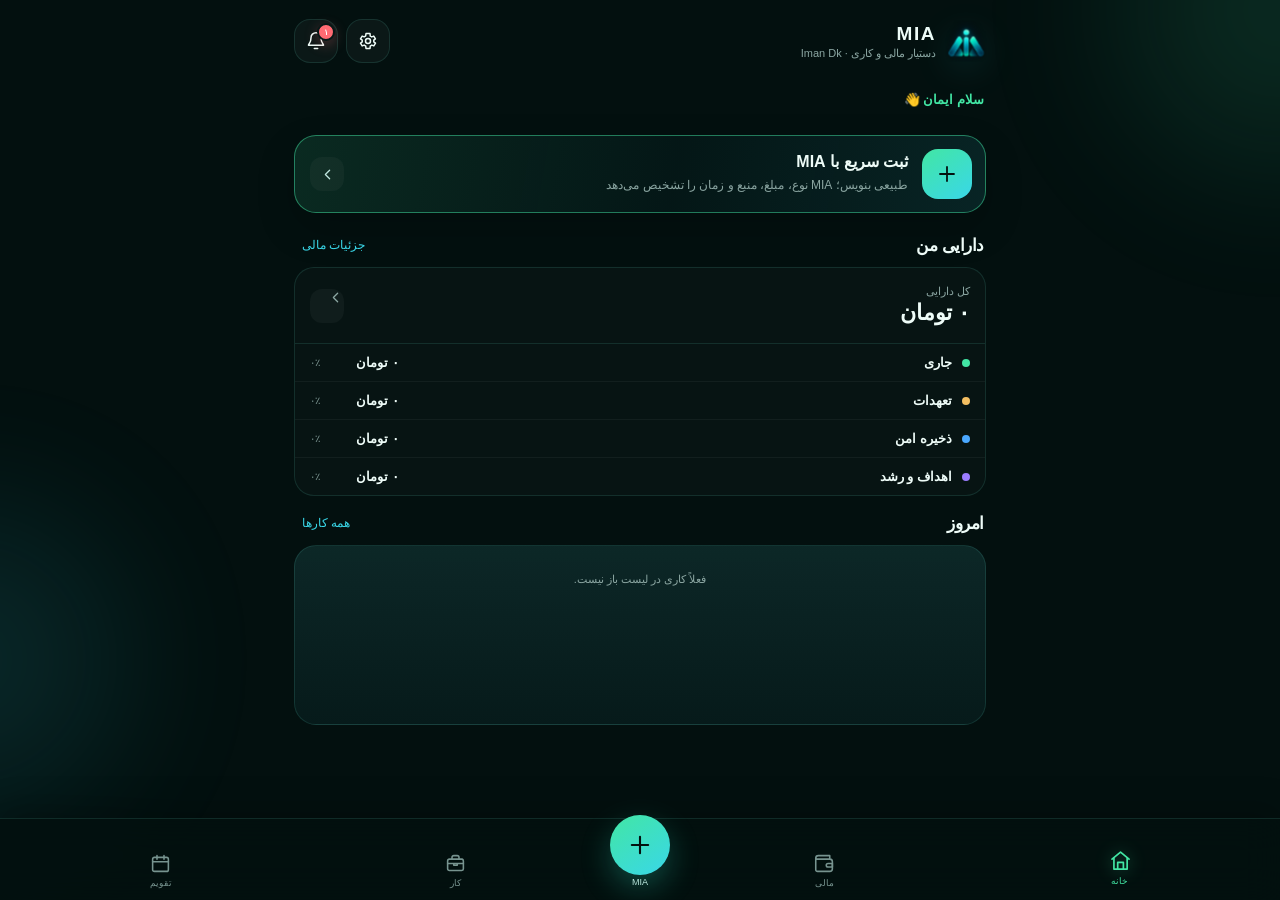
==== commit a18773c6: "Add files via upload" ====
--- a/index.html
+++ b/index.html
@@ -12,13 +12,13 @@
 <meta name="apple-mobile-web-app-title" content="MIA">
 <title>MIA</title>
 <link rel="manifest" href="manifest.json">
-<link rel="apple-touch-icon" href="apple-touch-icon.png?v=120">
-<link rel="icon" type="image/png" href="favicon.png?v=120">
+<link rel="apple-touch-icon" href="apple-touch-icon.png?v=130">
+<link rel="icon" type="image/png" href="favicon.png?v=130">
 <link rel="preconnect" href="https://fonts.googleapis.com">
 <link rel="preconnect" href="https://fonts.gstatic.com" crossorigin>
 <link href="https://fonts.googleapis.com/css2?family=Vazirmatn:wght@400;500;600;700;800&display=swap" rel="stylesheet">
-<link rel="stylesheet" href="styles.css?v=120">
-<link rel="stylesheet" href="styles-features.css?v=120">
+<link rel="stylesheet" href="styles.css?v=130">
+<link rel="stylesheet" href="styles-features.css?v=130">
 </head>
 <body>
 <div class="app-health-banner" id="appHealthBanner" hidden>
@@ -29,7 +29,7 @@
 <main class="app">
 <header class="topbar">
   <div class="brand">
-    <div class="brand-mark mia-logo-mark"><img class="mia-logo-img" src="mia-logo.png?v=120" alt="MIA"></div>
+    <div class="brand-mark mia-logo-mark"><img class="mia-logo-img" src="mia-logo.png?v=130" alt="MIA"></div>
     <div><b>MIA</b><small id="todayLabel">دستیار مالی و کاری · Iman Dk</small></div>
   </div>
   <div class="top-actions">
@@ -64,12 +64,11 @@
 
 <!-- FINANCE -->
 <section class="page" id="finance">
-  <div class="page-title"><div><h1>مالی</h1><p>موجودی، بودجه و جریان درآمد در یک نگاه</p></div><button class="round-add" data-action="openQuick(&#x27;expense&#x27;)" aria-label="ثبت مالی"><span data-icon="plus"></span></button></div>
-
-  <div class="finance-hero panel">
-    <span>قابل خرج از حساب جاری</span>
-    <strong id="financeSpendable">۰ تومان</strong>
-    <small id="daysToPay">—</small>
+  <div class="page-title"><div><h1>مالی</h1><p>پول‌ها، هزینه‌ها و بودجه‌های من</p></div><button class="round-add" data-action="openQuick(&#x27;expense&#x27;)" aria-label="ثبت مالی"><span data-icon="plus"></span></button></div>
+
+  <div class="finance-hero finance-hero-simple panel">
+    <div><span>قابل خرج</span><strong id="financeSpendable">۰ تومان</strong><small>حساب جاری</small></div>
+    <div><span>کل دارایی</span><strong id="financeTotalBalance">۰ تومان</strong><small id="daysToPay">—</small></div>
   </div>
 
   <div class="segmented mia-subtabs" id="financeTabs">
@@ -80,22 +79,13 @@
   </div>
 
   <div class="finance-pane active" id="finance-overview">
-    <div class="section-head"><h2>چهار حساب</h2><span>هر حساب را با بانک واقعی خودت هماهنگ کن</span></div>
+    <div class="section-head"><h2>حساب‌های من</h2><span>برای ویرایش موجودی، روی حساب بزن</span></div>
     <div class="money-accounts" id="financeAccounts"></div>
 
-    <div class="section-head"><h2>درآمد این ماه</h2><span id="incomeMonthTotal">۰ تومان</span></div>
-    <div class="panel">
-      <div class="income-donut-row">
-        <div class="donut" id="incomeDonut"><span id="incomeDonutText">۰</span></div>
-        <div class="income-legend" id="incomeLegend"></div>
-      </div>
-    </div>
-
-    <div class="section-head"><h2>آخرین پیشنهاد تقسیم درآمد</h2></div>
-    <div class="panel" id="lastAllocation"></div>
-
-    <div class="section-head"><h2>اهداف</h2></div>
-    <div id="goalsList"></div>
+    <div id="allocationAttentionWrap" hidden>
+      <div class="section-head"><h2>نیازمند توجه</h2><span>درآمد تقسیم‌نشده</span></div>
+      <div class="panel attention-panel" id="lastAllocation"></div>
+    </div>
   </div>
 
   <div class="finance-pane" id="finance-expenses">
@@ -106,15 +96,24 @@
   </div>
 
   <div class="finance-pane" id="finance-income">
+    <div class="section-head"><h2>درآمد این ماه</h2><span id="incomeMonthTotal">۰ تومان</span></div>
+    <div class="panel income-summary-panel">
+      <div class="income-donut-row">
+        <div class="donut" id="incomeDonut"><span id="incomeDonutText">۰</span></div>
+        <div class="income-legend" id="incomeLegend"></div>
+      </div>
+    </div>
     <div class="section-head"><h2>منابع درآمد</h2><button data-action="openQuick(&#x27;income&#x27;)">+ درآمد</button></div>
     <div class="source-grid" id="incomeSourceCards"></div>
-    <div class="section-head"><h2>دریافت‌های اخیر</h2></div>
+    <div class="section-head"><h2>دریافت‌های اخیر</h2><span>برای جزئیات، روی ردیف بزن</span></div>
     <div class="panel transaction-list" id="incomeList"></div>
   </div>
 
   <div class="finance-pane" id="finance-budget">
-    <div class="section-head"><h2>بودجه دسته‌ها</h2><span>مصرف این ماه</span></div>
+    <div class="section-head"><h2>بودجه‌ها</h2><span>مصرف این ماه</span></div>
     <div id="budgetList"></div>
+    <div class="section-head"><h2>اهداف مالی</h2></div>
+    <div id="goalsList"></div>
   </div>
 </section>
 
@@ -138,31 +137,31 @@
   </div>
 
   <div class="work-pane active" id="work-hoorsun">
-    <div class="reel-hero panel">
-      <div class="ring" id="reelRing"><strong id="reelRingText">۰/۱۲</strong><small>ریلز</small></div>
-      <div class="reel-copy"><span>چرخه فعلی هورسان</span><h2 id="reelValue">۰ تومان ارزش کار تکمیل‌شده</h2><p id="reelPlanText">هدف: ۳ ریلز در هفته</p></div>
-    </div>
-    <div class="section-head work-section-head"><h2>ریلز بعدی</h2><span id="stageProgressText">۰ از ۳ مرحله</span></div>
-    <div class="reel-stages panel" id="reelStages">
-      <button class="stage-card" id="stageShoot" data-action="toggleReelStage(&#x27;shoot&#x27;)">
-        <span class="stage-icon" data-icon="camera"></span>
-        <div><b>فیلم‌برداری</b><small>مرحله ۱</small></div>
-        <span class="stage-check" data-icon="check"></span>
-      </button>
-      <button class="stage-card" id="stageEdit" data-action="toggleReelStage(&#x27;edit&#x27;)">
-        <span class="stage-icon" data-icon="scissors"></span>
-        <div><b>تدوین</b><small>مرحله ۲</small></div>
-        <span class="stage-check" data-icon="check"></span>
-      </button>
-      <button class="stage-card" id="stageUpload" data-action="toggleReelStage(&#x27;upload&#x27;)">
-        <span class="stage-icon" data-icon="upload"></span>
-        <div><b>بارگذاری</b><small>مرحله ۳</small></div>
-        <span class="stage-check" data-icon="check"></span>
-      </button>
-    </div>
-    <div class="stage-hint">با تکمیل هر سه مرحله، یک ریلز به چرخه اضافه می‌شود و مراحل برای ریلز بعدی از نو آماده می‌شوند.</div>
+    <div class="next-action-card panel">
+      <div class="next-action-top">
+        <span class="next-action-icon" id="nextStageIcon" data-icon="camera"></span>
+        <div><small>اقدام بعدی</small><h2 id="nextStageTitle">فیلم‌برداری ریلز بعدی</h2><p id="nextStageHelp">ویدیوهای این هفته را ضبط کن.</p></div>
+      </div>
+      <button class="primary big next-action-button" id="nextStageButton" data-action="completeNextHoorsunStage()">انجام شد</button>
+      <div class="mini-stepper" id="hoorsunMiniStepper">
+        <span data-stage-mini="shoot"><i></i><b>فیلم‌برداری</b></span>
+        <span data-stage-mini="edit"><i></i><b>تدوین</b></span>
+        <span data-stage-mini="upload"><i></i><b>بارگذاری</b></span>
+      </div>
+    </div>
+
+    <div class="cycle-mini panel">
+      <div><span>پیشرفت چرخه</span><strong id="reelRingText">۰/۱۲</strong></div>
+      <div class="cycle-mini-bar"><i id="reelCycleBar"></i></div>
+      <small id="reelPlanText">هدف: ۳ ریلز در هفته</small>
+      <span id="reelValue" hidden>۰ تومان ارزش کار تکمیل‌شده</span>
+      <div id="reelRing" hidden></div>
+      <span id="stageProgressText" hidden>۰ از ۳ مرحله</span>
+      <div id="reelStages" hidden><button id="stageShoot"></button><button id="stageEdit"></button><button id="stageUpload"></button></div>
+    </div>
+
     <details class="work-report-collapse panel">
-      <summary><span><b>گزارش و تاریخچه هورسان</b><small>آمار چرخه و ریلزهای تکمیل‌شده</small></span><span data-icon="chevron-left"></span></summary>
+      <summary><span><b>گزارش هورسان</b><small>آمار و تاریخچه؛ فقط وقتی لازم داری</small></span><span data-icon="chevron-left"></span></summary>
       <div class="stats-3 work-stats-compact">
         <div><span>این هفته</span><b id="weekReels">۰ / ۳</b></div>
         <div><span>باقی‌مانده چرخه</span><b id="cycleRemain">۱۲</b></div>
@@ -170,6 +169,7 @@
       </div>
       <div class="section-head"><h2>ریلزهای ثبت‌شده</h2></div>
       <div class="compact-list report-list" id="reelsList"></div>
+      <button class="ghost big report-reset-cycle" data-action="resetHoorsunCycle()">شروع چرخه جدید هورسان</button>
     </details>
   </div>
 
@@ -212,7 +212,7 @@
 
 <!-- PLANNER -->
 <section class="page" id="planner">
-  <div class="page-title"><div><h1>برنامه</h1><p>تقویم شمسی، کارها و برنامه‌های زمان‌دار</p></div><button class="round-add" data-action="openEventSheet()" aria-label="افزودن برنامه"><span data-icon="plus"></span></button></div>
+  <div class="page-title"><div><h1>تقویم</h1><p>کارها و رویدادهای زمان‌دار</p></div><button class="round-add" data-action="openEventSheet()" aria-label="افزودن رویداد"><span data-icon="plus"></span></button></div>
   <div class="segmented planner-main-tabs mia-subtabs planner-subtabs">
     <button class="active" data-ptab="calendar" data-action="openPlannerTab(&#x27;calendar&#x27;)">تقویم</button>
     <button data-ptab="tasks" data-action="openPlannerTab(&#x27;tasks&#x27;)">کارهای باز</button>
@@ -228,11 +228,11 @@
     <div class="section-head selected-day-head">
       <div>
         <h2 id="selectedDate"></h2>
-        <small class="selected-day-help" id="selectedDayHelp">کارها و برنامه‌های همین روز</small>
+        <small class="selected-day-help" id="selectedDayHelp">کارها و رویدادهای همین روز</small>
       </div>
       <div class="selected-day-actions">
         <button class="calendar-add-task" data-action="addTaskForSelectedDay()"><span data-icon="plus"></span> کار</button>
-        <button class="calendar-add-event" data-action="openEventSheet()"><span data-icon="calendar"></span> برنامه</button>
+        <button class="calendar-add-event" data-action="openEventSheet()"><span data-icon="calendar"></span> رویداد</button>
       </div>
     </div>
     <div class="panel timeline day-inline-list" id="dayEvents"></div>
@@ -254,53 +254,58 @@
 <!-- SETTINGS PAGE -->
 <section class="page" id="settingsPage">
   <div class="page-title settings-title">
-    <div><h1>تنظیمات</h1><p>فقط چیزی که لازم داری باز کن</p></div>
+    <div><h1>تنظیمات</h1><p>تنظیمات روزمره ساده؛ موارد فنی داخل بخش پیشرفته</p></div>
     <button class="round-add" data-action="switchPage(&#x27;home&#x27;)" aria-label="بازگشت"><span data-icon="chevron-right"></span></button>
   </div>
 
   <div class="settings-profile panel settings-profile-clean">
-    <div class="settings-avatar mia-settings-logo"><img class="mia-logo-img" src="mia-logo.png?v=120" alt="MIA"></div>
+    <div class="settings-avatar mia-settings-logo"><img class="mia-logo-img" src="mia-logo.png?v=130" alt="MIA"></div>
     <div><b>Iman Dk</b><small>MIA · دستیار شخصی مالی و کاری</small></div>
-    <div class="settings-balance"><span>کل دارایی ثبت‌شده</span><strong id="settingsTotalBalance">۰ تومان</strong></div>
-  </div>
-
-  <div class="panel cloud-account-card settings-cloud-compact">
-    <div class="cloud-account-avatar mia-cloud-logo"><img class="mia-logo-img" src="mia-logo.png?v=120" alt="MIA"></div>
-    <div class="cloud-account-copy"><b>وضعیت داده‌ها</b><small id="cloudAccountStatus">ذخیره محلی فعال · GitHub هنوز متصل نیست</small><span id="cloudLastSync">آخرین همگام‌سازی: —</span></div>
-    <i class="cloud-status-dot" id="cloudStatusDot"></i>
-  </div>
-
-  <div class="settings-accordion">
+    <div class="settings-balance"><span>کل دارایی</span><strong id="settingsTotalBalance">۰ تومان</strong></div>
+  </div>
+
+  <div class="settings-accordion settings-accordion-friendly">
     <details class="settings-collapse panel">
-      <summary><span data-icon="shield"></span><div><b>حساب و همگام‌سازی</b><small>GitHub و بررسی سلامت</small></div><span data-icon="chevron-left"></span></summary>
+      <summary><span data-icon="download"></span><div><b>پشتیبان‌گیری</b><small>ذخیره و بازیابی اطلاعات</small></div><span data-icon="chevron-left"></span></summary>
       <div class="settings-list">
-        <button class="settings-row" data-action="openCloudSyncSettings()"><span class="settings-row-icon cloud-icon" data-icon="shield"></span><div><b>پشتیبان‌گیری خودکار GitHub</b><small>بکاپ رمزگذاری‌شده روی شاخه جداگانه</small></div><span data-icon="chevron-left"></span></button>
-        <button class="settings-row" data-action="runHealthCheck(true)"><span class="settings-row-icon health-icon" data-icon="check"></span><div><b>بررسی سلامت MIA</b><small id="appHealthText">در حال بررسی ساختار برنامه…</small></div><span data-icon="chevron-left"></span></button>
+        <button class="settings-row" data-action="exportData()"><span class="settings-row-icon blue-icon" data-icon="download"></span><div><b>دریافت فایل پشتیبان</b><small>خروجی JSON از اطلاعات MIA</small></div><span data-icon="chevron-left"></span></button>
+        <button class="settings-row" data-action="openCloudSyncSettings()"><span class="settings-row-icon cloud-icon" data-icon="shield"></span><div><b>پشتیبان‌گیری ابری</b><small id="cloudAccountStatus">ذخیره محلی فعال · فضای ابری هنوز متصل نیست</small><span id="cloudLastSync" hidden></span></div><span data-icon="chevron-left"></span></button>
       </div>
     </details>
 
     <details class="settings-collapse panel">
-      <summary><span data-icon="wallet"></span><div><b>مالی و حساب‌ها</b><small>دارایی‌ها و ثبت درآمد</small></div><span data-icon="chevron-left"></span></summary>
+      <summary><span data-icon="wallet"></span><div><b>حساب‌ها و مالی</b><small>حساب‌های من و ثبت درآمد</small></div><span data-icon="chevron-left"></span></summary>
       <div class="settings-list">
-        <button class="settings-row" data-action="switchPage(&#x27;finance&#x27;)"><span class="settings-row-icon account-current" data-icon="wallet"></span><div><b>چهار حساب مالی</b><small>جاری، تعهدات، ذخیره امن و اهداف</small></div><span data-icon="chevron-left"></span></button>
-        <button class="settings-row" data-action="openQuick(&#x27;income&#x27;)"><span class="settings-row-icon" data-icon="arrow-up"></span><div><b>ثبت درآمد جدید</b><small>پیشنهاد تقسیم بدون تغییر خودکار دارایی</small></div><span data-icon="chevron-left"></span></button>
+        <button class="settings-row" data-action="switchPage(&#x27;finance&#x27;)"><span class="settings-row-icon account-current" data-icon="wallet"></span><div><b>حساب‌های من</b><small>جاری، تعهدات، ذخیره امن و اهداف</small></div><span data-icon="chevron-left"></span></button>
+        <button class="settings-row" data-action="openQuick(&#x27;income&#x27;)"><span class="settings-row-icon" data-icon="arrow-up"></span><div><b>ثبت درآمد</b><small>MIA اول نتیجه تشخیص را به تو نشان می‌دهد</small></div><span data-icon="chevron-left"></span></button>
       </div>
     </details>
 
     <details class="settings-collapse panel">
-      <summary><span data-icon="download"></span><div><b>داده‌ها و ابزارها</b><small>پشتیبان، iPhone و چرخه هورسان</small></div><span data-icon="chevron-left"></span></summary>
+      <summary><span data-icon="smartphone"></span><div><b>آیفون و میانبرها</b><small>Action Button و یادآوری‌ها</small></div><span data-icon="chevron-left"></span></summary>
       <div class="settings-list">
         <a class="settings-row" href="setup-ios.html"><span class="settings-row-icon" data-icon="smartphone"></span><div><b>Action Button و یادآوری شبانه</b><small>ثبت سریع MIA و Reminder روزانه</small></div><span data-icon="chevron-left"></span></a>
-        <button class="settings-row" data-action="exportData()"><span class="settings-row-icon blue-icon" data-icon="download"></span><div><b>دریافت فایل پشتیبان</b><small>خروجی JSON از اطلاعات MIA</small></div><span data-icon="chevron-left"></span></button>
-        <button class="settings-row" data-action="resetHoorsunCycle()"><span class="settings-row-icon purple-icon" data-icon="rotate-ccw"></span><div><b>شروع چرخه جدید هورسان</b><small>آرشیو چرخه فعلی و شروع ۱۲ ریلز جدید</small></div><span data-icon="chevron-left"></span></button>
       </div>
     </details>
 
     <details class="settings-collapse panel">
-      <summary><span data-icon="info"></span><div><b>درباره MIA</b><small>نسخه و اطلاعات برنامه</small></div><span data-icon="chevron-left"></span></summary>
-      <div class="settings-static"><span class="settings-row-icon" data-icon="info"></span><div><b>MIA v1.2.0</b><small>نسخه کنترل دستی دارایی و رابط خلوت</small></div></div>
+      <summary><span data-icon="briefcase"></span><div><b>حوزه‌های کاری</b><small>مواردی که در صفحه کار می‌بینی</small></div><span data-icon="chevron-left"></span></summary>
+      <div class="work-visibility-list" id="workVisibilitySettings"></div>
     </details>
-  </div>
+
+    <details class="settings-collapse panel">
+      <summary><span data-icon="info"></span><div><b>درباره MIA</b><small>نسخه، سلامت و تنظیمات پیشرفته</small></div><span data-icon="chevron-left"></span></summary>
+      <div class="settings-static"><span class="settings-row-icon" data-icon="info"></span><div><b>MIA v1.3.0</b><small>بازطراحی کامل تجربه کاربری</small></div></div>
+      <details class="advanced-settings">
+        <summary>تنظیمات پیشرفته</summary>
+        <div class="settings-list">
+          <button class="settings-row" data-action="runHealthCheck(true)"><span class="settings-row-icon health-icon" data-icon="check"></span><div><b>بررسی سلامت MIA</b><small id="appHealthText">در حال بررسی ساختار برنامه…</small></div><span data-icon="chevron-left"></span></button>
+          <button class="settings-row" data-action="openCloudSyncSettings()"><span class="settings-row-icon cloud-icon" data-icon="shield"></span><div><b>تنظیمات فنی GitHub</b><small>Repository، Branch و Token</small></div><span data-icon="chevron-left"></span></button>
+        </div>
+      </details>
+    </details>
+  </div>
+  <i class="cloud-status-dot" id="cloudStatusDot" hidden></i>
 </section>
 
 <div class="diagnostic" id="dbStatus">در حال آماده‌سازی…</div>
@@ -312,7 +317,7 @@
   <button class="nav" data-page="finance" data-action="switchPage(&#x27;finance&#x27;)"><span class="nav-icon" data-icon="wallet"></span><small>مالی</small></button>
   <button class="mia-action" data-action="openQuick()"><b><span data-icon="plus"></span></b><small>MIA</small></button>
   <button class="nav" data-page="work" data-action="switchPage(&#x27;work&#x27;)"><span class="nav-icon" data-icon="briefcase"></span><small>کار</small></button>
-  <button class="nav" data-page="planner" data-action="switchPage(&#x27;planner&#x27;)"><span class="nav-icon" data-icon="calendar"></span><small>برنامه</small></button>
+  <button class="nav" data-page="planner" data-action="switchPage(&#x27;planner&#x27;)"><span class="nav-icon" data-icon="calendar"></span><small>تقویم</small></button>
 </nav>
 
 
@@ -402,15 +407,37 @@
       <button data-action="prefillQuick(&#x27;فیلم‌برداری هورسان انجام شد&#x27;)">فیلم‌برداری هورسان</button>
     </div>
     <textarea id="quickInput" rows="3" placeholder="مثلاً: امروز باید ویدیو هورسان رو ادیت کنم&#10;یا: پیج هورسان رو افتتاح کردم"></textarea>
-    <button class="primary big" data-action="submitQuick()">ثبت با MIA</button>
-    <p class="quick-help">جمله را طبیعی بنویس؛ MIA عنوان کار، دسته، زمان و انجام‌شده یا باز بودن آن را خودش تشخیص می‌دهد.</p>
+    <button class="primary big" data-action="submitQuick()">بررسی با MIA</button>
+    <p class="quick-help">جمله را طبیعی بنویس؛ قبل از ثبت، MIA دقیقاً نشان می‌دهد چه چیزی از حرفت فهمیده است.</p>
+  </div>
+</div>
+
+<!-- QUICK INTERPRETATION -->
+<div class="overlay" id="quickInterpretSheet" data-action="closeOverlay(event,&#x27;quickInterpretSheet&#x27;)">
+  <div class="sheet interpretation-sheet" data-action="stopPropagation">
+    <div class="handle"></div>
+    <div class="sheet-title"><div><span class="accent">MIA فهمید</span><h2>قبل از ثبت بررسی کن</h2></div><button data-action="closeSheet(&#x27;quickInterpretSheet&#x27;)">×</button></div>
+    <div class="understood-card" id="quickUnderstoodSummary"></div>
+    <div id="quickEditableFields">
+      <label class="field-label">نوع ثبت</label>
+      <select class="text-input" id="quickTypeSelect"><option value="income">درآمد</option><option value="expense">هزینه</option><option value="task">کار</option><option value="event">رویداد</option></select>
+      <div id="quickFinanceFields">
+        <label class="field-label">مبلغ</label>
+        <div class="money-input"><input id="quickEditAmount" data-money-input="true" inputmode="numeric"><span>تومان</span></div>
+        <div id="quickIncomeSourceWrap"><label class="field-label">منبع درآمد</label><select class="text-input" id="quickEditSource"><option value="hirsa">هیرسا</option><option value="hoorsun">هورسان</option><option value="snapp">اسنپ</option><option value="freelance">فریلنس</option><option value="other">سایر</option></select></div>
+        <div id="quickExpenseCategoryWrap"><label class="field-label">دسته هزینه</label><select class="text-input" id="quickEditCategory"><option value="cigarette">سیگار</option><option value="kimia">کیمیا / رستوران</option><option value="fuel">بنزین</option><option value="car">خودرو</option><option value="home">خانه</option><option value="internet">اینترنت و اشتراک</option><option value="installments">اقساط</option><option value="fun">تفریح</option><option value="personal">خرید شخصی</option><option value="other">سایر</option></select></div>
+      </div>
+      <div id="quickTextFields"><label class="field-label">عنوان</label><input class="text-input" id="quickEditTitle"></div>
+    </div>
+    <button class="primary big" data-action="confirmQuickInterpretation()">تأیید و ادامه</button>
+    <button class="ghost big" data-action="backToQuickEntry()">اصلاح متن اصلی</button>
   </div>
 </div>
 
 <!-- AMOUNT SHEET -->
 <div class="overlay" id="amountSheet" data-action="closeOverlay(event,&#x27;amountSheet&#x27;)">
   <div class="sheet" data-action="stopPropagation">
-    <div class="handle"></div><div class="sheet-title"><div><span class="accent">ثبت هزینه</span><h2 id="amountCategoryTitle">مبلغ را وارد کن</h2></div><button data-action="closeSheet(&#x27;amountSheet&#x27;)">×</button></div>
+    <div class="handle"></div><div class="sheet-title"><div><span class="accent" id="expenseAmountStep">مرحله ۱ از ۲ · مبلغ</span><h2 id="amountCategoryTitle">مبلغ را وارد کن</h2></div><button data-action="closeSheet(&#x27;amountSheet&#x27;)">×</button></div>
     <div class="money-input"><input id="amountInput" data-money-input="true" inputmode="numeric" placeholder="مثلاً 125,000"><span>تومان</span></div>
     <button class="primary big" data-action="saveQuickExpense()">تأیید مبلغ</button>
   </div>
@@ -420,7 +447,7 @@
 <div class="overlay" id="expenseDescriptionSheet" data-action="closeOverlay(event,&#x27;expenseDescriptionSheet&#x27;)">
   <div class="sheet" data-action="stopPropagation">
     <div class="handle"></div>
-    <div class="sheet-title"><div><span class="accent">شرح هزینه</span><h2 id="expenseDescriptionTitle">هزینه</h2></div><button data-action="closeSheet(&#x27;expenseDescriptionSheet&#x27;)">×</button></div>
+    <div class="sheet-title"><div><span class="accent">مرحله ۲ از ۲ · شرح هزینه</span><h2 id="expenseDescriptionTitle">هزینه</h2></div><button data-action="closeSheet(&#x27;expenseDescriptionSheet&#x27;)">×</button></div>
     <label class="field-label">این هزینه دقیقاً بابت چه بود؟</label>
     <textarea class="text-input expense-description-input" id="expenseDescriptionInput" rows="4" placeholder="مثلاً: بنزین خودرو برای رفت‌وآمد پروژه لواسان"></textarea>
     <p class="muted">برای سیگار این مرحله نمایش داده نمی‌شود.</p>
@@ -432,10 +459,10 @@
 <div class="overlay" id="allocationSheet" data-action="closeOverlay(event,&#x27;allocationSheet&#x27;)">
   <div class="sheet" data-action="stopPropagation">
     <div class="handle"></div><div class="sheet-title"><div><span class="accent">پیشنهاد بودجه‌بندی</span><h2 id="allocationTitle">پیشنهاد MIA</h2></div><button data-action="closeSheet(&#x27;allocationSheet&#x27;)">×</button></div>
-    <div class="info-card allocation-info"><b>هیچ مبلغی خودکار وارد دارایی‌ها نمی‌شود.</b><p>مقادیر پیشنهادی را کم‌وزیاد کن. فقط با تأیید نهایی، همان اعدادی که وارد کرده‌ای به حساب‌ها اضافه می‌شوند.</p></div>
+    <div class="info-card allocation-info"><b>هیچ مبلغی خودکار وارد حساب‌ها نمی‌شود.</b><p>مقادیر پیشنهادی را کم‌وزیاد کن. فقط با تأیید نهایی، همان اعدادی که وارد کرده‌ای به حساب‌ها اضافه می‌شوند.</p></div>
     <div id="allocationRows"></div>
     <div class="allocation-summary panel"><div><span>جمع واردشده</span><b id="allocationEntered">۰ تومان</b></div><div><span>وضعیت</span><b id="allocationRemain">—</b></div></div>
-    <button class="primary big" id="allocationConfirmBtn" data-action="confirmAllocation()">ثبت همین تقسیم در دارایی‌ها</button>
+    <button class="primary big" id="allocationConfirmBtn" data-action="confirmAllocation()">ثبت همین تقسیم در حساب‌ها</button>
     <button class="ghost big" data-action="deferAllocation()">فقط درآمد ثبت شود؛ فعلاً تقسیم نکن</button>
   </div>
 </div>
@@ -443,14 +470,38 @@
 <!-- ACCOUNT -->
 <div class="overlay" id="accountSheet" data-action="closeOverlay(event,&#x27;accountSheet&#x27;)">
   <div class="sheet" data-action="stopPropagation">
-    <div class="handle"></div><div class="sheet-title"><div><span class="accent">تطبیق با بانک</span><h2 id="accountSheetTitle"></h2></div><button data-action="closeSheet(&#x27;accountSheet&#x27;)">×</button></div>
+    <div class="handle"></div><div class="sheet-title"><div><span class="accent">ویرایش حساب</span><h2 id="accountSheetTitle"></h2></div><button data-action="closeSheet(&#x27;accountSheet&#x27;)">×</button></div>
     <label class="field-label">نام بانک / کارت این حساب</label>
     <input class="text-input" id="accountBankInput" placeholder="مثلاً ملت، پاسارگاد، سامان...">
     <label class="field-label account-balance-label">موجودی واقعی بانک</label>
     <div class="money-input"><input id="accountBalanceInput" data-money-input="true" inputmode="numeric" placeholder="مثلاً 25,000,000"><span>تومان</span></div>
     <p class="muted account-note">این عدد فقط موجودی همین حساب را اصلاح می‌کند و درآمد یا هزینه جدید محسوب نمی‌شود.</p>
     <button class="primary big" data-action="saveAccountBalance()">ذخیره و تطبیق با بانک</button>
-    <button class="ghost big danger-ghost" data-action="resetAccountBalance()">صفر کردن موجودی این دارایی</button>
+    <button class="ghost big danger-ghost" data-action="resetAccountBalance()">صفر کردن موجودی این حساب</button>
+  </div>
+</div>
+
+<!-- TRANSACTION DETAIL -->
+<div class="overlay" id="transactionDetailSheet" data-action="closeOverlay(event,&#x27;transactionDetailSheet&#x27;)">
+  <div class="sheet transaction-detail-sheet" data-action="stopPropagation">
+    <div class="handle"></div>
+    <div class="sheet-title"><div><span class="accent" id="transactionDetailType">جزئیات تراکنش</span><h2 id="transactionDetailTitle">تراکنش</h2></div><button data-action="closeSheet(&#x27;transactionDetailSheet&#x27;)">×</button></div>
+    <div class="transaction-detail-amount" id="transactionDetailAmount">۰ تومان</div>
+    <div class="detail-list" id="transactionDetailMeta"></div>
+    <button class="primary big" data-action="editDetailedTransaction()">ویرایش</button>
+    <button class="ghost big danger-ghost" data-action="deleteDetailedTransaction()">حذف</button>
+  </div>
+</div>
+
+<!-- FRIENDLY CONFIRM -->
+<div class="overlay" id="confirmSheet" data-action="resolveConfirm(false)">
+  <div class="sheet confirm-sheet" data-action="stopPropagation">
+    <div class="handle"></div>
+    <div class="confirm-icon" data-icon="info"></div>
+    <h2 id="confirmTitle">مطمئنی؟</h2>
+    <p id="confirmMessage"></p>
+    <button class="primary big confirm-primary" id="confirmAcceptBtn" data-action="resolveConfirm(true)">تأیید</button>
+    <button class="ghost big" data-action="resolveConfirm(false)">انصراف</button>
   </div>
 </div>
 
@@ -479,8 +530,8 @@
 <!-- EVENT -->
 <div class="overlay" id="eventSheet" data-action="closeOverlay(event,&#x27;eventSheet&#x27;)">
   <div class="sheet" data-action="stopPropagation">
-    <div class="handle"></div><div class="sheet-title"><div><span class="accent" id="eventModeLabel">برنامه جدید</span><h2 id="eventDateText"></h2></div><button data-action="closeSheet(&#x27;eventSheet&#x27;)">×</button></div>
-    <input class="text-input" id="eventTitle" placeholder="عنوان برنامه">
+    <div class="handle"></div><div class="sheet-title"><div><span class="accent" id="eventModeLabel">رویداد جدید</span><h2 id="eventDateText"></h2></div><button data-action="closeSheet(&#x27;eventSheet&#x27;)">×</button></div>
+    <input class="text-input" id="eventTitle" placeholder="عنوان رویداد">
     <div class="two-col"><input class="text-input" id="eventTime" type="time" value="10:00"><input class="text-input" id="eventDuration" inputmode="numeric" value="60" placeholder="مدت"></div>
     <button class="primary big" id="eventSaveBtn" data-action="saveEvent()">ثبت در تقویم</button>
   </div>
@@ -506,5 +557,5 @@
 </div>
 
 <div class="toast" id="toast"><span id="toastText"></span><button id="toastAction"></button></div>
-<script type="module" src="app.js?v=120"></script><script type="module" src="boot.js?v=120"></script>
+<script type="module" src="app.js?v=130"></script><script type="module" src="boot.js?v=130"></script>
 </body></html>
--- a/styles-features.css
+++ b/styles-features.css
@@ -1567,3 +1567,73 @@
   .tx-row{grid-template-columns:34px minmax(0,1fr) auto 30px!important}
   .tx-manage{width:29px;height:29px}
 }
+
+/* ===== MIA v1.3.0 · user-friendly redesign ===== */
+:root{--ux-text:14px;--ux-muted:12px}
+body{font-size:var(--ux-text)}
+.section-head h2{font-size:17px!important}.section-head>span,.section-head button{font-size:11.5px!important}
+.page-title h1{font-size:24px!important}.page-title p{font-size:12px!important;line-height:1.7}
+.quick-entry-card b{font-size:16px!important}.quick-entry-card small{font-size:12px!important;line-height:1.65}
+.home-welcome{font-size:18px}
+
+/* Home is a snapshot, not another dashboard. */
+.home-account-grid-clean{display:block!important;padding:0;border:1px solid var(--line);border-radius:20px;background:rgba(255,255,255,.018);overflow:hidden}
+.home-balance-summary,.home-account-line{width:100%;border:0;background:transparent;color:var(--text);font-family:inherit;text-align:right}
+.home-balance-summary{min-height:76px;padding:14px 15px;display:flex;align-items:center;justify-content:space-between;border-bottom:1px solid var(--line)}
+.home-balance-summary span{display:block;color:var(--muted);font-size:11px}.home-balance-summary strong{display:block;font-size:22px;margin-top:2px}
+.home-account-line{display:grid;grid-template-columns:10px 1fr auto 38px;align-items:center;gap:8px;padding:11px 15px;border-bottom:1px solid rgba(255,255,255,.045)}
+.home-account-line:last-child{border-bottom:0}.home-account-line b{font-size:13px}.home-account-line strong{font-size:13px}.home-account-line small{font-size:10px;color:var(--muted);text-align:left}
+.account-line-dot{width:8px;height:8px;border-radius:50%;background:var(--account-color)}
+
+/* Finance: overview answers two questions only: what can I spend and where is my money. */
+.finance-hero-simple{display:grid!important;grid-template-columns:1fr 1fr!important;gap:0!important;padding:0!important;overflow:hidden}
+.finance-hero-simple>div{padding:14px 15px}.finance-hero-simple>div+div{border-right:1px solid var(--line)}
+.finance-hero-simple span{font-size:11px;color:var(--muted)}.finance-hero-simple strong{display:block;font-size:20px;margin:4px 0}.finance-hero-simple small{font-size:10px;color:var(--muted)}
+.money-accounts{gap:8px!important}.money-card{min-height:116px!important;padding:13px!important}.money-card b{font-size:12px!important}.money-card strong{font-size:16px!important}.money-card small{font-size:10px!important;line-height:1.5}
+.attention-panel{border-color:rgba(244,191,98,.22)!important;background:linear-gradient(180deg,rgba(244,191,98,.055),rgba(255,255,255,.018))!important}
+.attention-copy{padding-bottom:10px;border-bottom:1px solid var(--line);margin-bottom:4px}.attention-copy b{display:block;font-size:13px}.attention-copy small{display:block;color:var(--muted);font-size:11px;margin-top:3px}
+.income-summary-panel{padding:14px}.income-legend .legend-row small{font-size:10px!important}.source-card small{font-size:10px!important}
+
+/* Work prioritizes the next action. */
+.next-action-card{padding:16px;margin-bottom:10px;border-color:rgba(66,230,164,.22);background:linear-gradient(160deg,rgba(66,230,164,.075),rgba(255,255,255,.018) 60%)}
+.next-action-top{display:grid;grid-template-columns:48px 1fr;gap:12px;align-items:center}.next-action-icon{width:46px;height:46px;border-radius:15px;display:grid;place-items:center;color:var(--green);background:rgba(66,230,164,.10)}.next-action-icon svg{width:23px;height:23px}
+.next-action-top small{font-size:10px;color:var(--green)}.next-action-top h2{font-size:18px;margin:2px 0}.next-action-top p{font-size:11px;color:var(--muted);margin:0;line-height:1.7}
+.next-action-button{margin-top:14px!important}
+.mini-stepper{display:grid;grid-template-columns:repeat(3,1fr);gap:6px;margin-top:12px}.mini-stepper span{display:grid;grid-template-columns:9px 1fr;align-items:center;gap:6px;padding:7px 8px;border-radius:11px;background:rgba(255,255,255,.022);color:var(--muted)}.mini-stepper i{width:8px;height:8px;border-radius:50%;border:1px solid #58716c}.mini-stepper b{font-size:9px}.mini-stepper span.done{color:var(--green);background:rgba(66,230,164,.055)}.mini-stepper span.done i{background:var(--green);border-color:var(--green)}
+.cycle-mini{padding:13px 14px;margin-bottom:10px}.cycle-mini>div:first-child{display:flex;align-items:center;justify-content:space-between}.cycle-mini span{font-size:11px;color:var(--muted)}.cycle-mini strong{font-size:16px}.cycle-mini-bar{height:6px!important;background:rgba(255,255,255,.055);border-radius:99px;overflow:hidden;margin:9px 0!important}.cycle-mini-bar i{display:block;height:100%;width:0;background:linear-gradient(90deg,var(--green),var(--cyan));border-radius:inherit}.cycle-mini>small{font-size:10px;color:var(--muted)}
+.report-reset-cycle{margin:10px 0 12px!important}
+.work-source-picker>div b{font-size:13px!important}.work-source-picker>div small{font-size:10px!important}.compact-select{font-size:13px!important}
+
+/* Transaction lists read like statements; management lives inside details. */
+.tx-row-button{width:100%;border:0;background:transparent;color:var(--text);font-family:inherit;text-align:right;cursor:pointer;grid-template-columns:38px minmax(0,1fr) auto 18px!important;padding:11px 2px!important}
+.tx-row-button+.tx-row-button{border-top:1px solid var(--line)}.tx-copy b{font-size:12.5px!important}.tx-copy small{font-size:10px!important}.tx-amount{font-size:12.5px!important}.tx-chevron{width:17px;height:17px;color:#6f8b86}.tx-chevron svg{width:16px;height:16px}
+.transaction-detail-amount{font-size:30px;font-weight:700;direction:rtl;text-align:center;padding:16px 8px 20px}.transaction-detail-amount.income{color:var(--green)}.transaction-detail-amount.expense{color:#ff9b9b}
+.detail-list{border:1px solid var(--line);border-radius:16px;overflow:hidden;margin-bottom:13px}.detail-list>div{display:flex;align-items:center;justify-content:space-between;gap:12px;padding:12px 13px;background:rgba(255,255,255,.018)}.detail-list>div+div{border-top:1px solid var(--line)}.detail-list span{font-size:11px;color:var(--muted)}.detail-list b{font-size:12px;text-align:left;max-width:65%;overflow-wrap:anywhere}
+
+/* MIA always shows what it understood before committing. */
+.understood-card{padding:13px 14px;border-radius:17px;border:1px solid rgba(57,215,232,.17);background:linear-gradient(145deg,rgba(57,215,232,.06),rgba(66,230,164,.025));margin-bottom:12px}.understood-card span{font-size:10px;color:var(--cyan)}.understood-card b{display:block;font-size:17px;margin-top:3px}.understood-card small{display:block;font-size:10px;color:var(--muted);margin-top:5px;line-height:1.7}
+.interpretation-sheet .field-label{font-size:11px!important;margin-top:10px}.interpretation-sheet .text-input,.interpretation-sheet .money-input input{font-size:14px!important}.interpretation-sheet .ghost{margin-top:7px!important}
+
+/* Friendly confirmation replaces browser-native confirm dialogs. */
+.confirm-sheet{text-align:center;padding-bottom:max(18px,env(safe-area-inset-bottom))}.confirm-icon{width:50px;height:50px;border-radius:17px;display:grid;place-items:center;margin:2px auto 10px;background:rgba(255,107,115,.08);color:#ff9292}.confirm-icon svg{width:24px;height:24px}.confirm-sheet h2{font-size:19px;margin:0}.confirm-sheet p{font-size:12px;color:var(--muted);line-height:1.8;margin:7px 0 15px}.confirm-primary{background:linear-gradient(145deg,#ff7079,#ff9292)!important;color:#230406!important}
+
+/* Settings: simple first, technical second. */
+.settings-accordion-friendly{gap:9px}.settings-collapse>summary>div b{font-size:13px!important}.settings-collapse>summary>div small{font-size:10px!important}.settings-row b{font-size:12.5px!important}.settings-row small{font-size:10px!important;line-height:1.55}
+.advanced-settings{border-top:1px solid var(--line);padding:9px 0 0;margin-top:2px}.advanced-settings>summary{font-size:11px;color:var(--muted);padding:9px 2px;cursor:pointer}.advanced-settings .settings-list{border:0!important}
+.work-visibility-list{border-top:1px solid var(--line);padding:4px 0 8px}.visibility-row{display:flex;align-items:center;justify-content:space-between;min-height:48px;padding:0 3px;border-bottom:1px solid rgba(255,255,255,.04);position:relative}.visibility-row:last-child{border-bottom:0}.visibility-row span{font-size:12.5px}.visibility-row input{position:absolute;opacity:0;pointer-events:none}.visibility-row i{width:42px;height:24px;border-radius:99px;background:#263b38;position:relative;transition:.2s}.visibility-row i:after{content:"";position:absolute;top:3px;right:3px;width:18px;height:18px;border-radius:50%;background:#8ba09c;transition:.2s}.visibility-row input:checked+i{background:rgba(66,230,164,.24)}.visibility-row input:checked+i:after{right:21px;background:var(--green)}
+
+/* Expense flow has explicit progress. */
+#expenseAmountStep{font-size:10px!important}.expense-description-input{font-size:14px!important}.field-label{font-size:11px!important}.muted{font-size:10.5px!important;line-height:1.7}
+
+/* Calendar terminology and readability. */
+.planner-main-tabs button{font-size:11.5px!important}.selected-day-help,.sheet-date{font-size:10.5px!important}.event-row b,.list-row b{font-size:12.5px!important}.event-row small,.list-row small{font-size:10px!important}
+
+/* Fewer visible boxes: use space/dividers for secondary lists. */
+.transaction-list,.compact-list.timeline{background:rgba(255,255,255,.012)!important}.settings-list{background:transparent!important}.panel{box-shadow:none!important}
+
+@media(max-width:390px){
+  .finance-hero-simple strong{font-size:17px}.finance-hero-simple>div{padding:12px}
+  .home-balance-summary strong{font-size:19px}.home-account-line{grid-template-columns:9px 1fr auto 32px;padding:10px 12px}
+  .next-action-top{grid-template-columns:42px 1fr}.next-action-icon{width:41px;height:41px}.next-action-top h2{font-size:16px}
+  .mini-stepper b{font-size:8px}.transaction-detail-amount{font-size:25px}
+}
